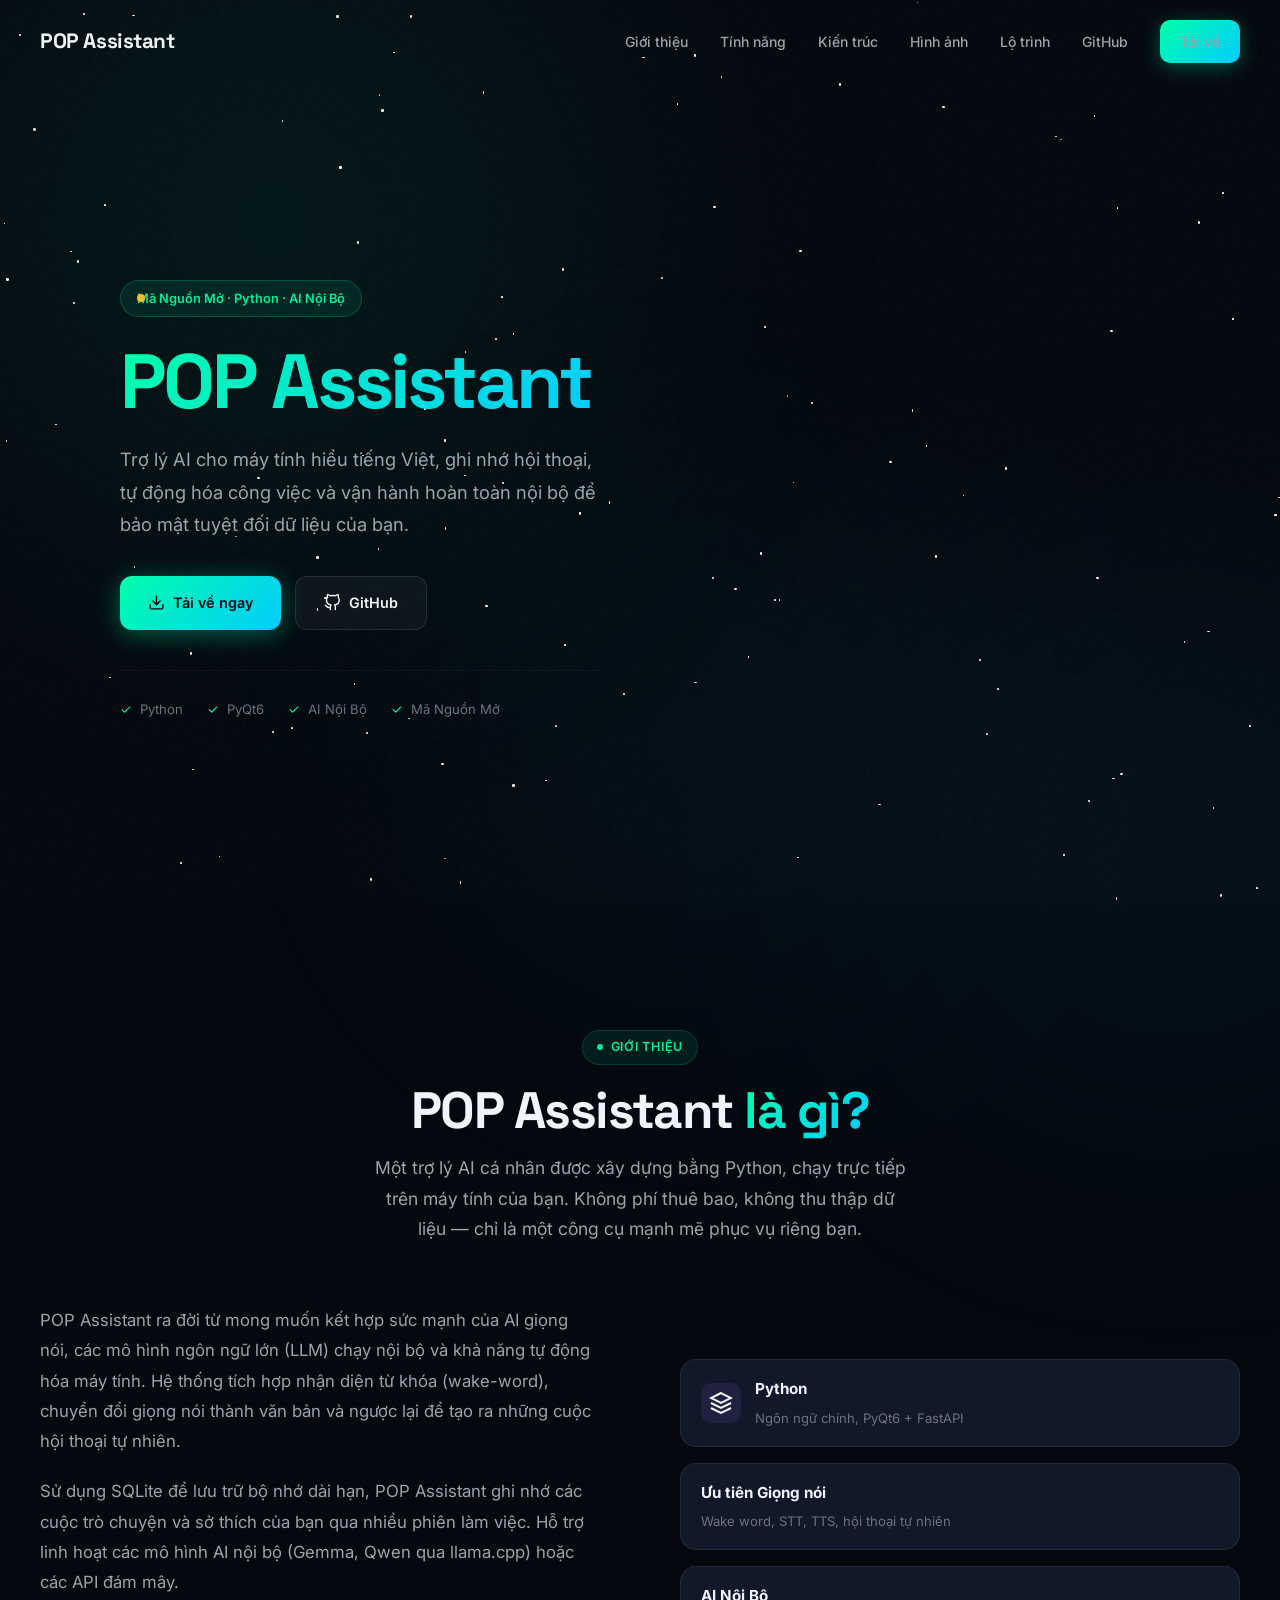
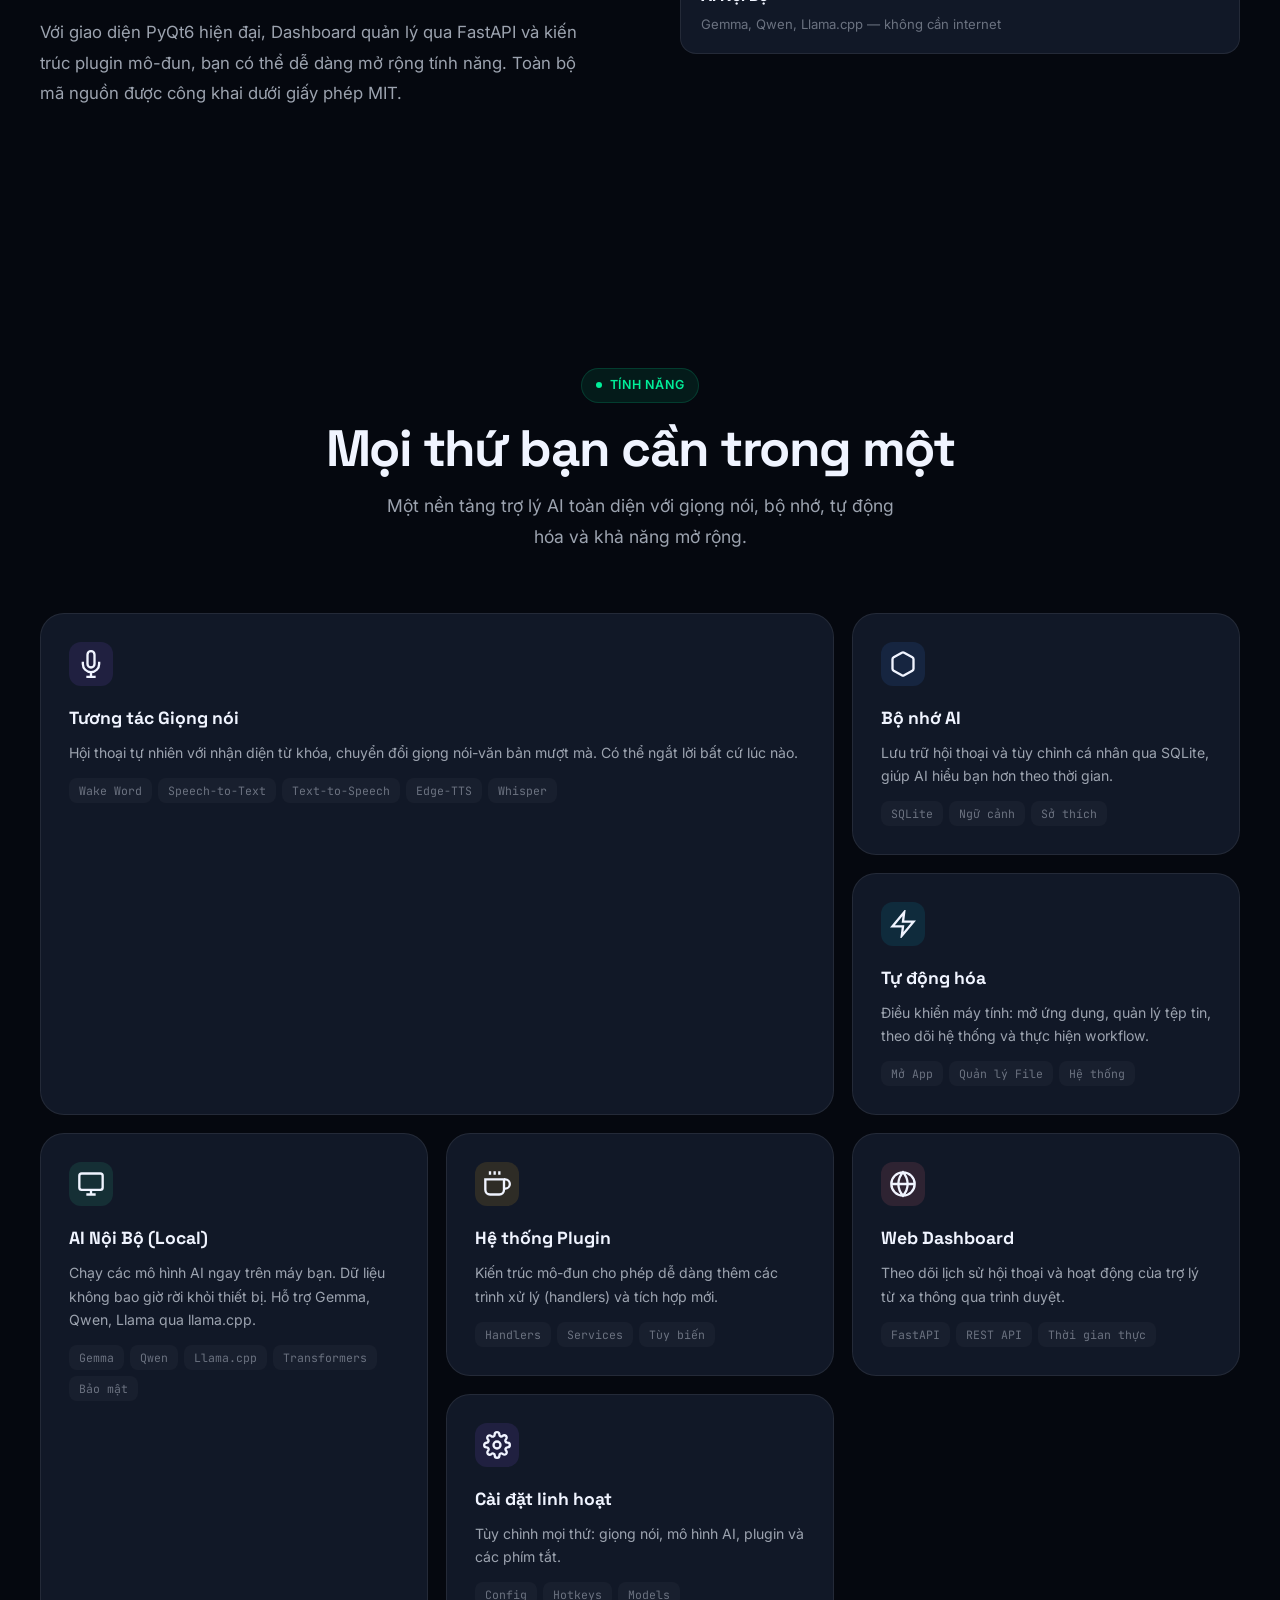
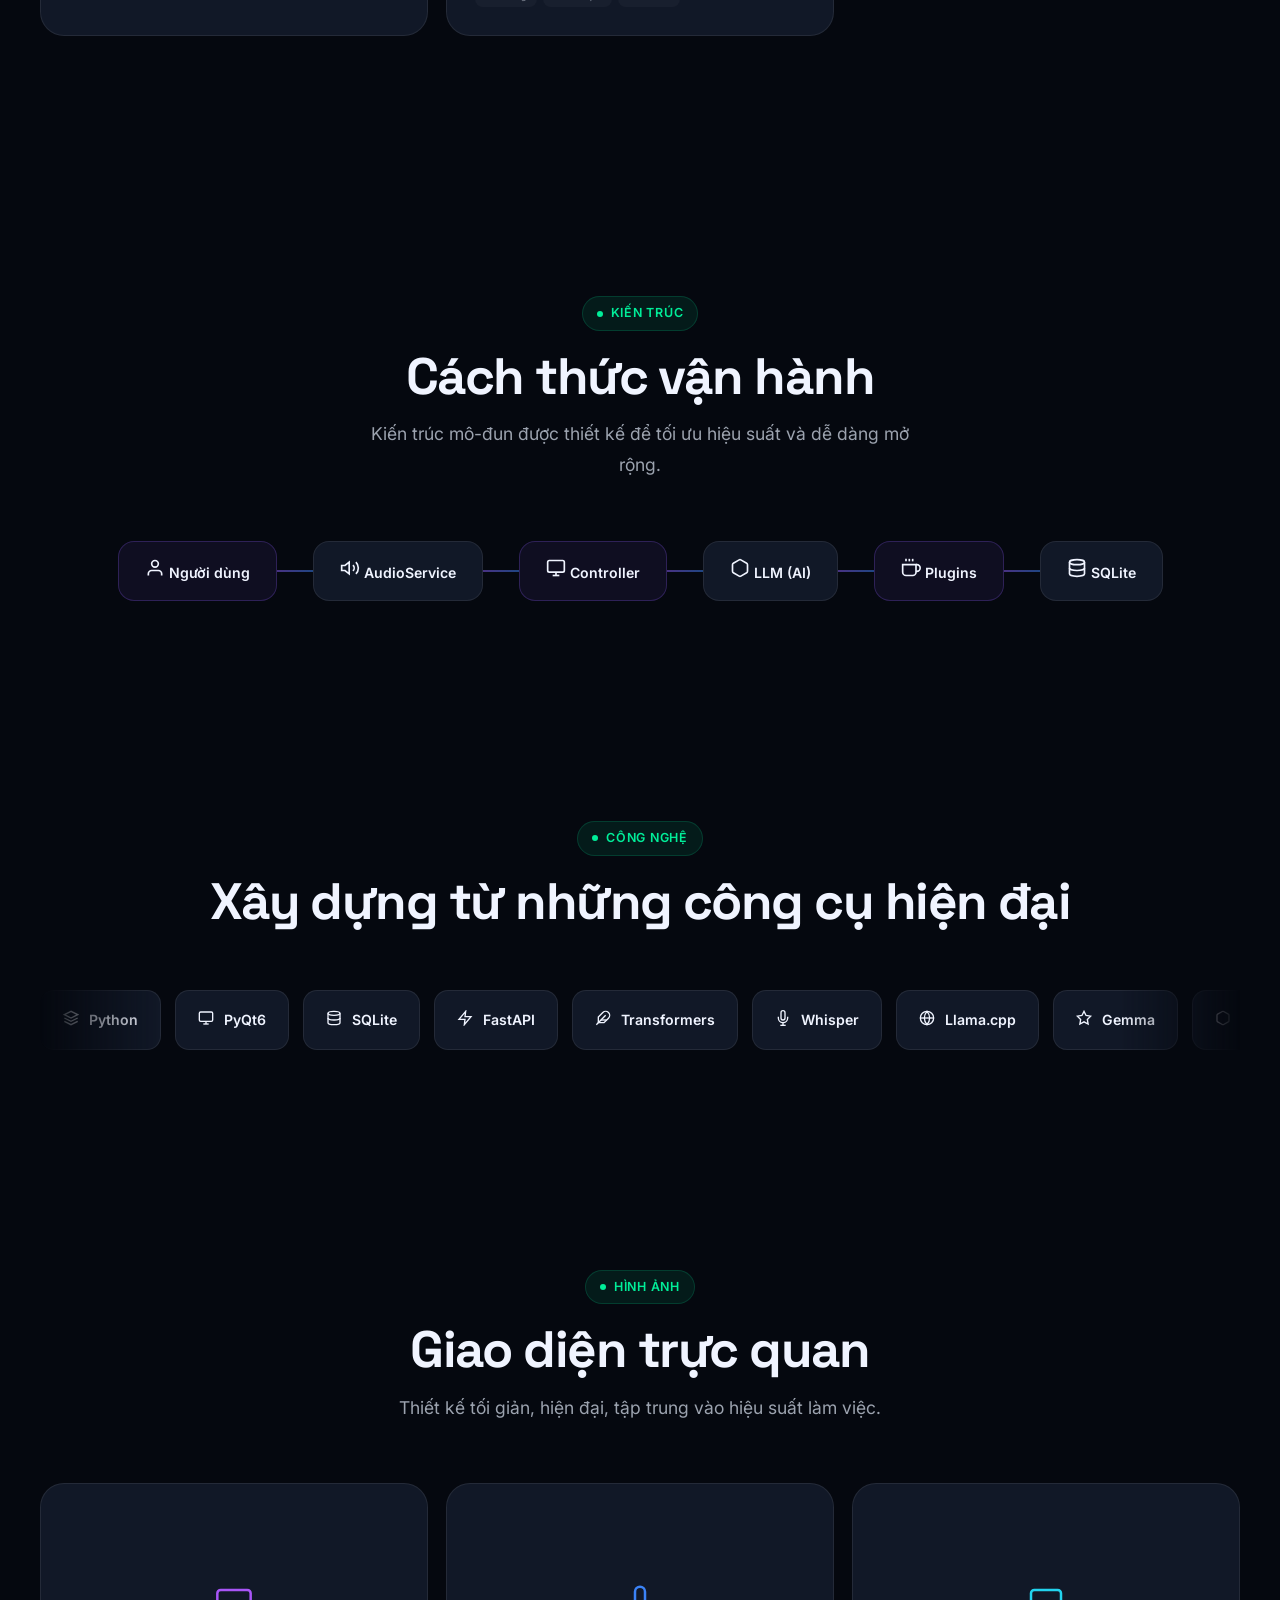
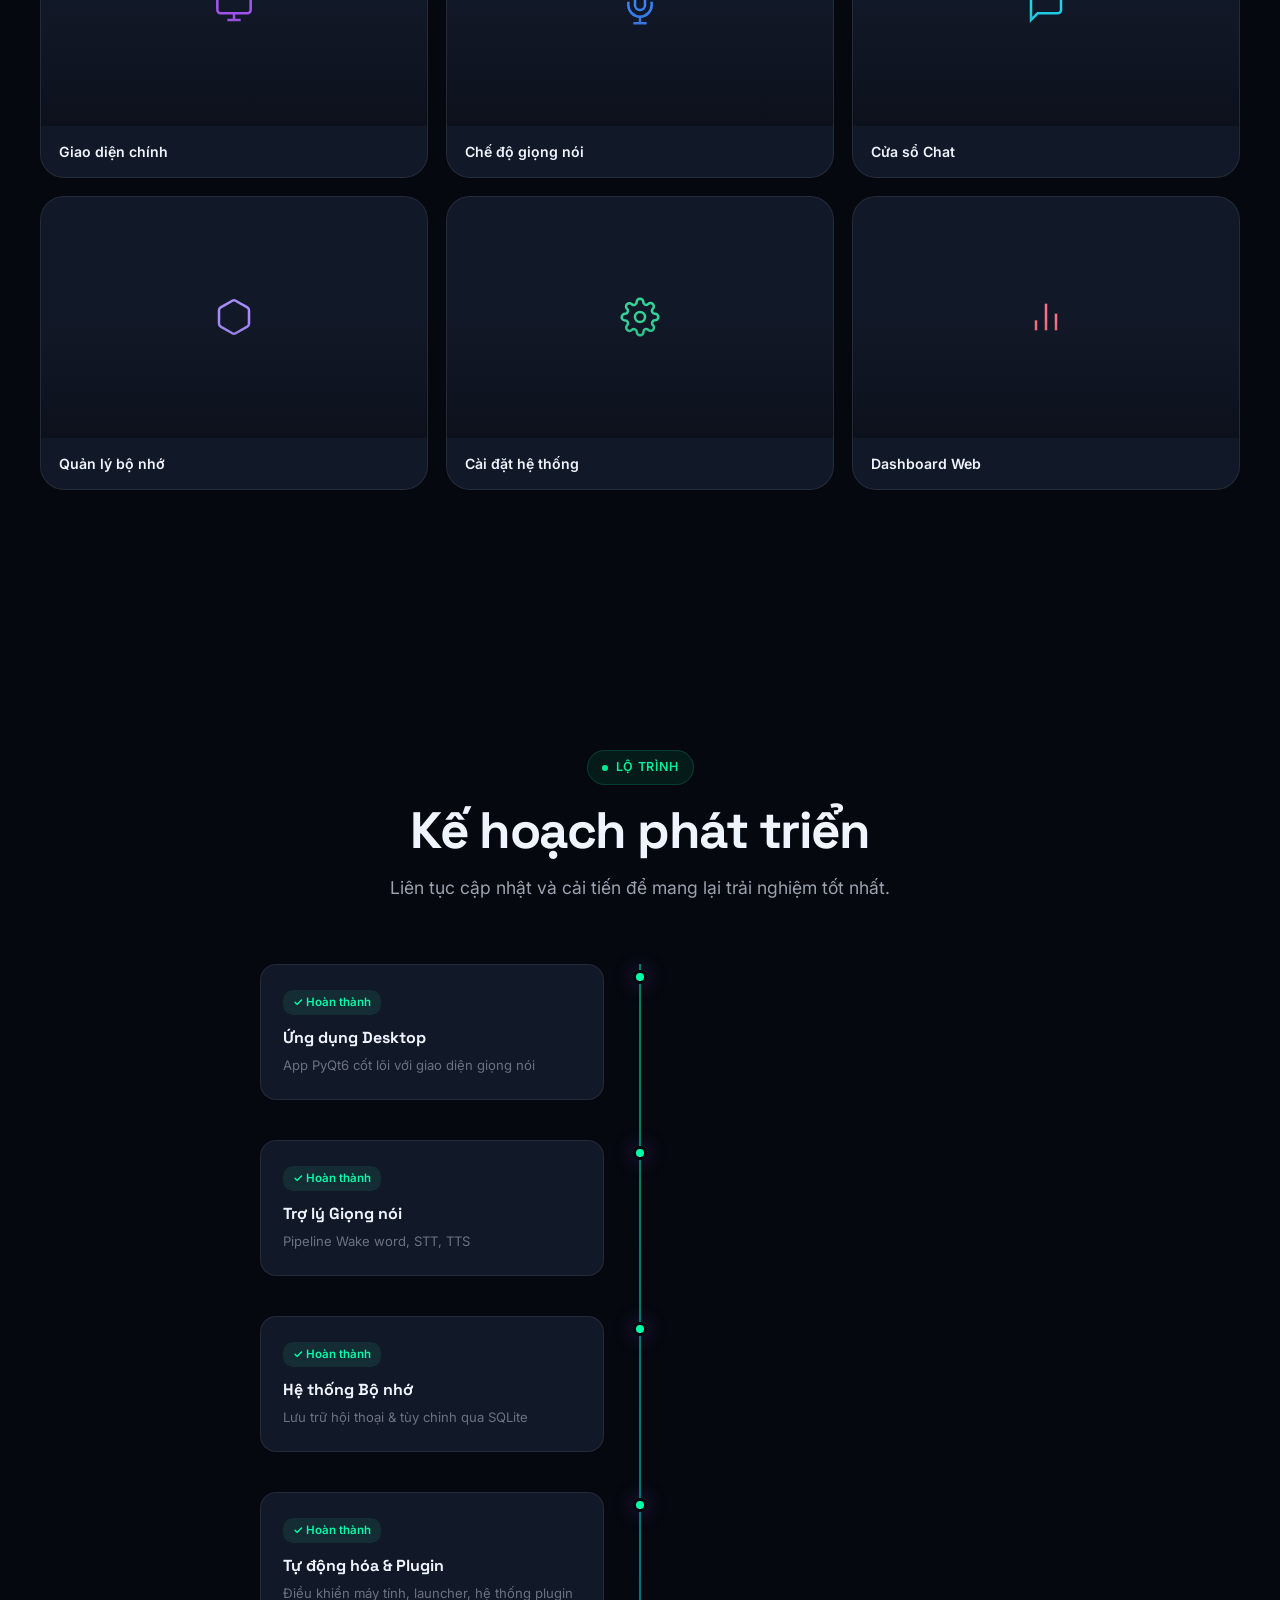
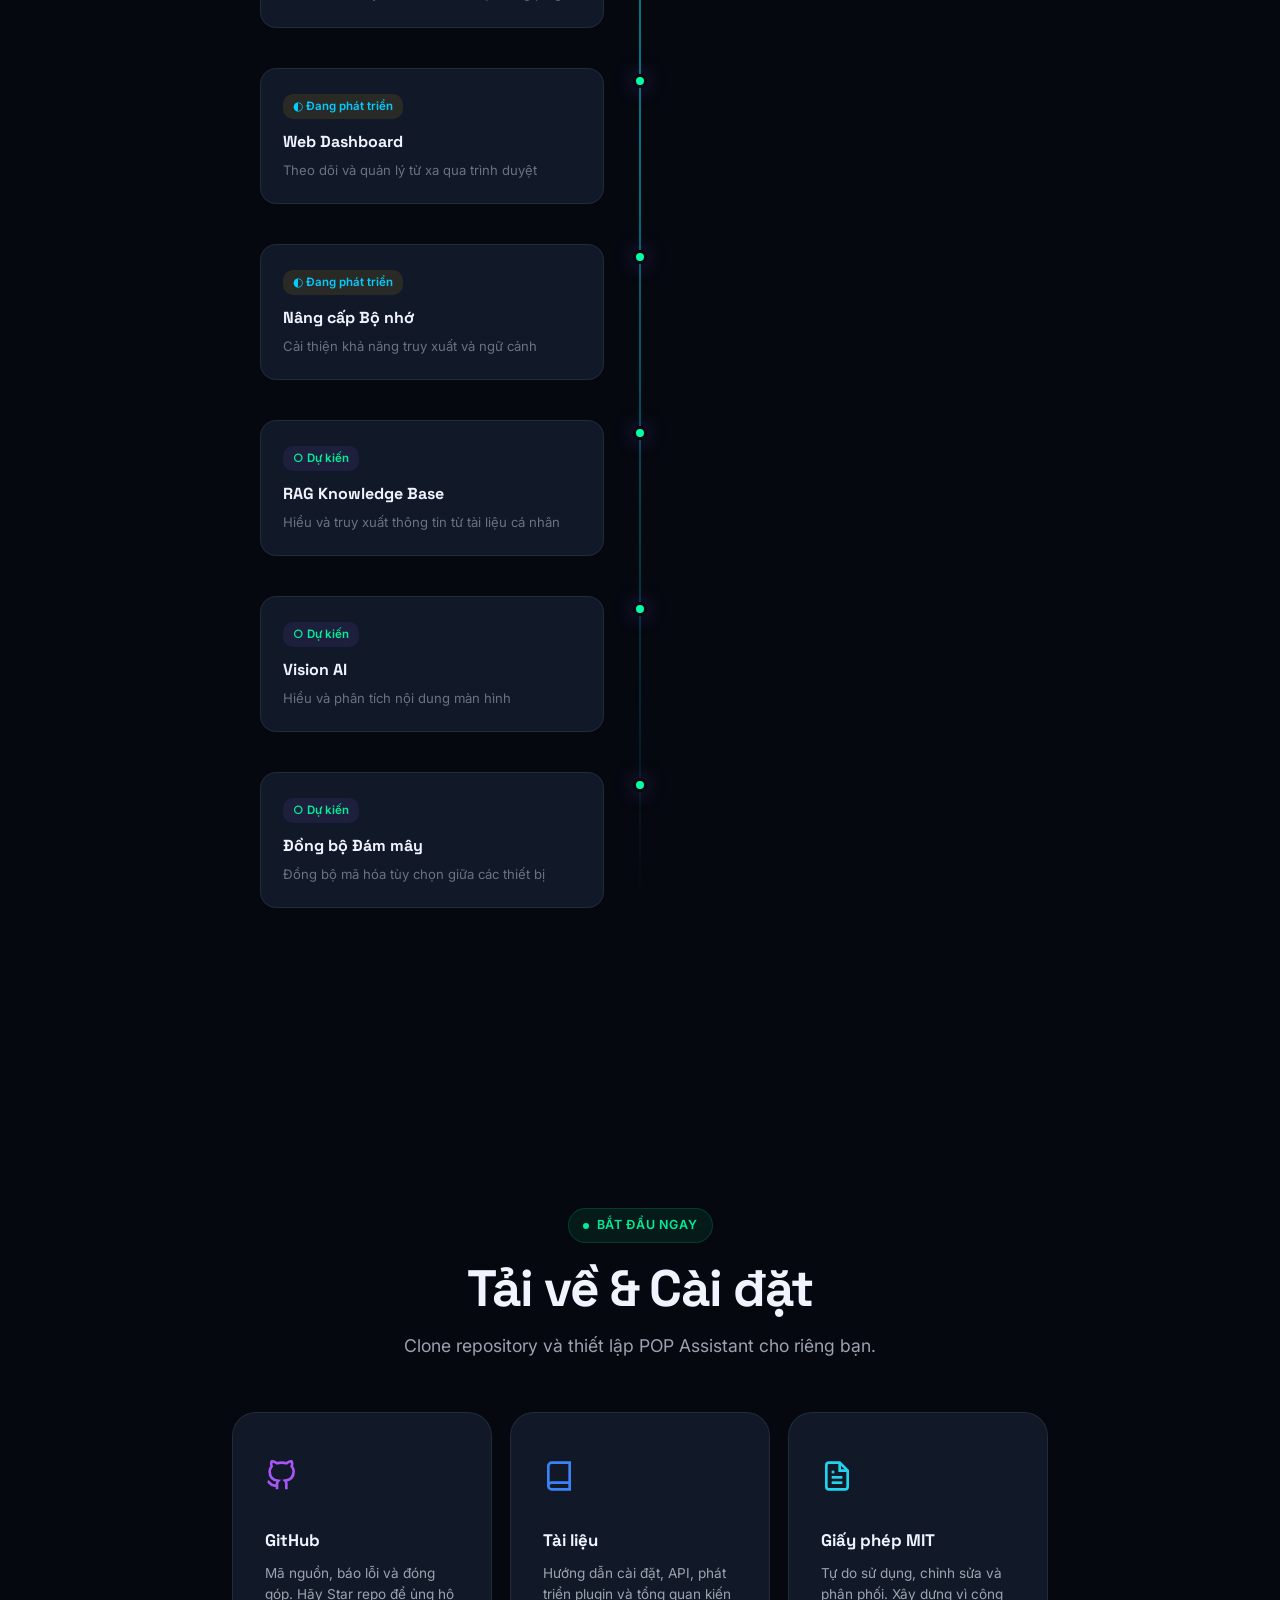
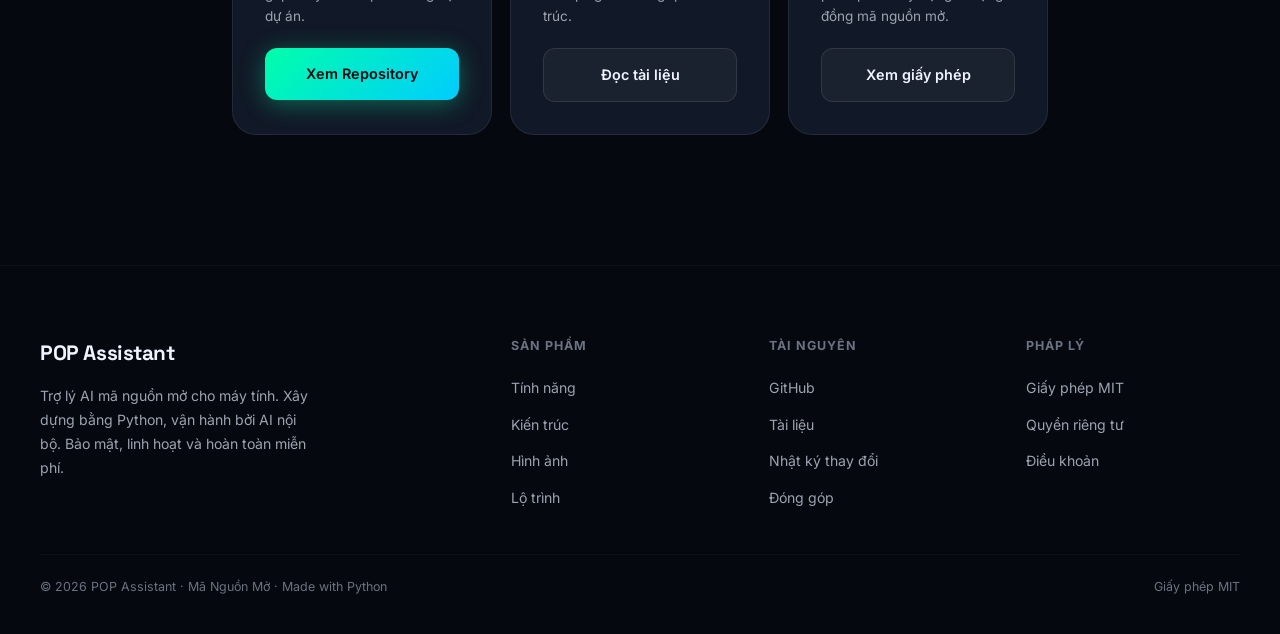
==== web/pop-landing/index.html @ 7fddd54f "Update project structure, README and requirements" ====
<!DOCTYPE html>
<html lang="vi">
<head>
    <meta charset="UTF-8">
    <meta name="viewport" content="width=device-width, initial-scale=1.0">
    <title>POP Assistant — Trợ Lý AI Máy Tính Mã Nguồn Mở</title>
    <meta name="description" content="POP Assistant là trợ lý AI mã nguồn mở chạy trên máy tính, hỗ trợ tương tác giọng nói, mô hình AI, tự động hóa và bảo mật tuyệt đối.">
    <meta name="theme-color" content="#0A0E17">
    <link rel="preconnect" href="https://fonts.googleapis.com">
    <link rel="preconnect" href="https://fonts.gstatic.com" crossorigin>
    <link href="https://fonts.googleapis.com/css2?family=Inter:wght@300;400;500;600;700;800;900&family=Space+Grotesk:wght@400;500;600;700&family=JetBrains+Mono:wght@400;500&display=swap" rel="stylesheet">
    <link rel="stylesheet" href="css/styles.css">
    <link rel="icon" href="data:image/svg+xml,">
</head>
<body class="lang-vi">
    <!-- Cinematic Background -->
    <div class="cinematic-bg">
        <div class="nebula nebula-1"></div>
        <div class="nebula nebula-2"></div>
        <div class="nebula nebula-3"></div>
    </div>
    <div class="grid-overlay"></div>
    <div class="starfield" id="starfield"></div>
    <div class="mouse-light" id="mouse-light"></div>
    <div class="noise"></div>

    <!-- ============ NAVIGATION ============ -->
    <nav class="nav" id="navbar">
        <div class="nav-inner">
            <a href="#" class="nav-brand">
                
                <span>POP Assistant</span>
            </a>
            <ul class="nav-links" id="nav-links">
                <li><a href="#about">Giới thiệu</a></li>
                <li><a href="#features">Tính năng</a></li>
                <li><a href="#architecture">Kiến trúc</a></li>
                <li><a href="#gallery">Hình ảnh</a></li>
                <li><a href="#roadmap">Lộ trình</a></li>
                <li><a href="https://github.com/MADGE-petter/Virtual-Assistantpop" target="_blank" rel="noopener">GitHub</a></li>
                <li><a href="#download" class="nav-cta primary">Tải về</a></li>
            </ul>
            <button class="nav-toggle" id="nav-toggle" aria-label="Toggle menu">☰</button>
        </div>
    </nav>

    <!-- ============ HERO ============ -->
    <section class="hero" id="hero">
        <div class="container">
            <div class="hero-grid">
                <div class="hero-text">
                    <div class="hero-badge">
                        <span class="star"></span>
                        Mã Nguồn Mở · Python · AI Nội Bộ
                    </div>
                    <h1 class="hero-title">
                        <span class="gradient">POP Assistant</span>
                    </h1>
                    <p class="hero-subtitle">
                        Trợ lý AI cho máy tính hiểu tiếng Việt, ghi nhớ hội thoại, 
                        tự động hóa công việc và vận hành hoàn toàn nội bộ 
                        để bảo mật tuyệt đối dữ liệu của bạn.
                    </p>
                    <div class="hero-actions">
                        <a href="#download" class="btn btn-primary">
                            <svg viewBox="0 0 24 24" fill="none" stroke="currentColor" stroke-width="2" stroke-linecap="round" stroke-linejoin="round"><path d="M21 15v4a2 2 0 0 1-2 2H5a2 2 0 0 1-2-2v-4"/><polyline points="7 10 12 15 17 10"/><line x1="12" y1="15" x2="12" y2="3"/></svg>
                            Tải về ngay
                        </a>
                        <a href="https://github.com/MADGE-petter/Virtual-Assistantpop" target="_blank" rel="noopener" class="btn btn-ghost">
                            <svg viewBox="0 0 24 24" fill="none" stroke="currentColor" stroke-width="2" stroke-linecap="round" stroke-linejoin="round"><path d="M9 19c-5 1.5-5-2.5-7-3m14 6v-3.87a3.37 3.37 0 0 0-.94-2.61c3.14-.35 6.44-1.54 6.44-7A5.44 5.44 0 0 0 20 4.77 5.07 5.07 0 0 0 19.91 1S18.73.65 16 2.48a13.38 13.38 0 0 0-7 0C6.27.65 5.09 1 5.09 1A5.07 5.07 0 0 0 5 4.77a5.44 5.44 0 0 0-1.5 3.78c0 5.42 3.3 6.61 6.44 7A3.37 3.37 0 0 0 9 18.13V22"/></svg>
                            GitHub
                        </a>
                    </div>
                    <div class="hero-badges">
                        <div class="hero-badge-item"><span class="check">✓</span> Python</div>
                        <div class="hero-badge-item"><span class="check">✓</span> PyQt6</div>
                        <div class="hero-badge-item"><span class="check">✓</span> AI Nội Bộ</div>
                        <div class="hero-badge-item"><span class="check">✓</span> Mã Nguồn Mở</div>
                    </div>
                </div>
                <div class="hero-visual">
                    
                    <div class="hero-orbit">
                        
                        
                        
                        
                        
                    </div>
                    
                </div>
            </div>
        </div>
    </section>

    <!-- ============ ABOUT ============ -->
    <section class="section" id="about">
        <div class="container">
            <div class="reveal" style="text-align:center;">
                <span class="section-eyebrow"><span class="dot"></span> Giới thiệu</span>
                <h2 class="section-title">POP Assistant <span class="highlight">là gì?</span></h2>
                <p class="section-desc" style="margin:0 auto;">
                    Một trợ lý AI cá nhân được xây dựng bằng Python, chạy trực tiếp trên máy tính của bạn. 
                    Không phí thuê bao, không thu thập dữ liệu — chỉ là một công cụ mạnh mẽ phục vụ riêng bạn.
                </p>
            </div>
            <div class="about-grid">
                <div class="about-text reveal reveal-left">
                    <p>
                        POP Assistant ra đời từ mong muốn kết hợp sức mạnh của AI giọng nói, 
                        các mô hình ngôn ngữ lớn (LLM) chạy nội bộ và khả năng tự động hóa máy tính. 
                        Hệ thống tích hợp nhận diện từ khóa (wake-word), chuyển đổi giọng nói thành văn bản 
                        và ngược lại để tạo ra những cuộc hội thoại tự nhiên.
                    </p>
                    <p>
                        Sử dụng SQLite để lưu trữ bộ nhớ dài hạn, POP Assistant ghi nhớ 
                        các cuộc trò chuyện và sở thích của bạn qua nhiều phiên làm việc. 
                        Hỗ trợ linh hoạt các mô hình AI nội bộ (Gemma, Qwen qua llama.cpp) hoặc các API đám mây.
                    </p>
                    <p>
                        Với giao diện PyQt6 hiện đại, Dashboard quản lý qua FastAPI và kiến trúc 
                        plugin mô-đun, bạn có thể dễ dàng mở rộng tính năng. Toàn bộ mã nguồn 
                        được công khai dưới giấy phép MIT.
                    </p>
                </div>
                <div class="about-highlights reveal reveal-right">
                    <div class="about-highlight">
                        <div class="ah-icon purple">
                            <svg width="24" height="24" viewBox="0 0 24 24" fill="none" stroke="currentColor" stroke-width="2"><path d="M12 2L2 7l10 5 10-5-10-5z"/><path d="M2 17l10 5 10-5"/><path d="M2 12l10 5 10-5"/></svg>
                        </div>
                        <div class="ah-text">
                            <strong>Python</strong>
                            <span>Ngôn ngữ chính, PyQt6 + FastAPI</span>
                        </div>
                    </div>
                    <div class="about-highlight">
                        
                        <div class="ah-text">
                            <strong>Ưu tiên Giọng nói</strong>
                            <span>Wake word, STT, TTS, hội thoại tự nhiên</span>
                        </div>
                    </div>
                    <div class="about-highlight">
                        
                        <div class="ah-text">
                            <strong>AI Nội Bộ</strong>
                            <span>Gemma, Qwen, Llama.cpp — không cần internet</span>
                        </div>
                    </div>
                </div>
            </div>
        </div>
    </section>

    <!-- ============ FEATURES ============ -->
    <section class="section" id="features">
        <div class="container">
            <div class="reveal" style="text-align:center;">
                <span class="section-eyebrow"><span class="dot"></span> Tính năng</span>
                <h2 class="section-title">Mọi thứ bạn cần trong một</h2>
                <p class="section-desc" style="margin:0 auto;">
                    Một nền tảng trợ lý AI toàn diện với giọng nói, bộ nhớ, tự động hóa và khả năng mở rộng.
                </p>
            </div>
            <div class="bento-grid">
                <!-- Voice Interaction - Large -->
                <div class="bento-card large reveal delay-1">
                    <div class="bento-icon purple">
                        <svg width="28" height="28" viewBox="0 0 24 24" fill="none" stroke="currentColor" stroke-width="2"><path d="M12 1a3 3 0 0 0-3 3v8a3 3 0 0 0 6 0V4a3 3 0 0 0-3-3z"/><path d="M19 10v2a7 7 0 0 1-14 0v-2"/><line x1="12" y1="19" x2="12" y2="23"/><line x1="8" y1="23" x2="16" y2="23"/></svg>
                    </div>
                    <h3>Tương tác Giọng nói</h3>
                    <p>Hội thoại tự nhiên với nhận diện từ khóa, chuyển đổi giọng nói-văn bản mượt mà. Có thể ngắt lời bất cứ lúc nào.</p>
                    <div class="bento-tags">
                        <span class="bento-tag">Wake Word</span>
                        <span class="bento-tag">Speech-to-Text</span>
                        <span class="bento-tag">Text-to-Speech</span>
                        <span class="bento-tag">Edge-TTS</span>
                        <span class="bento-tag">Whisper</span>
                    </div>
                </div>
                <!-- AI Memory -->
                <div class="bento-card reveal delay-2">
                    <div class="bento-icon blue">
                        <svg width="28" height="28" viewBox="0 0 24 24" fill="none" stroke="currentColor" stroke-width="2"><path d="M21 16V8a2 2 0 0 0-1-1.73l-7-4a2 2 0 0 0-2 0l-7 4A2 2 0 0 0 3 8v8a2 2 0 0 0 1 1.73l7 4a2 2 0 0 0 2 0l7-4A2 2 0 0 0 21 16z"/></svg>
                    </div>
                    <h3>Bộ nhớ AI</h3>
                    <p>Lưu trữ hội thoại và tùy chỉnh cá nhân qua SQLite, giúp AI hiểu bạn hơn theo thời gian.</p>
                    <div class="bento-tags">
                        <span class="bento-tag">SQLite</span>
                        <span class="bento-tag">Ngữ cảnh</span>
                        <span class="bento-tag">Sở thích</span>
                    </div>
                </div>
                <!-- Automation -->
                <div class="bento-card reveal delay-3">
                    <div class="bento-icon cyan">
                        <svg width="28" height="28" viewBox="0 0 24 24" fill="none" stroke="currentColor" stroke-width="2"><polygon points="13 2 3 14 12 14 11 22 21 10 12 10 13 2"/></svg>
                    </div>
                    <h3>Tự động hóa</h3>
                    <p>Điều khiển máy tính: mở ứng dụng, quản lý tệp tin, theo dõi hệ thống và thực hiện workflow.</p>
                    <div class="bento-tags">
                        <span class="bento-tag">Mở App</span>
                        <span class="bento-tag">Quản lý File</span>
                        <span class="bento-tag">Hệ thống</span>
                    </div>
                </div>
                <!-- Local AI - Tall -->
                <div class="bento-card tall reveal delay-4">
                    <div class="bento-icon emerald">
                        <svg width="28" height="28" viewBox="0 0 24 24" fill="none" stroke="currentColor" stroke-width="2"><rect x="2" y="3" width="20" height="14" rx="2" ry="2"/><line x1="8" y1="21" x2="16" y2="21"/><line x1="12" y1="17" x2="12" y2="21"/></svg>
                    </div>
                    <h3>AI Nội Bộ (Local)</h3>
                    <p>Chạy các mô hình AI ngay trên máy bạn. Dữ liệu không bao giờ rời khỏi thiết bị. Hỗ trợ Gemma, Qwen, Llama qua llama.cpp.</p>
                    <div class="bento-tags">
                        <span class="bento-tag">Gemma</span>
                        <span class="bento-tag">Qwen</span>
                        <span class="bento-tag">Llama.cpp</span>
                        <span class="bento-tag">Transformers</span>
                        <span class="bento-tag">Bảo mật</span>
                    </div>
                </div>
                <!-- Plugin System -->
                <div class="bento-card reveal delay-5">
                    <div class="bento-icon amber">
                        <svg width="28" height="28" viewBox="0 0 24 24" fill="none" stroke="currentColor" stroke-width="2"><path d="M18 8h1a4 4 0 0 1 0 8h-1"/><path d="M2 8h16v9a4 4 0 0 1-4 4H6a4 4 0 0 1-4-4V8z"/><line x1="6" y1="1" x2="6" y2="4"/><line x1="10" y1="1" x2="10" y2="4"/><line x1="14" y1="1" x2="14" y2="4"/></svg>
                    </div>
                    <h3>Hệ thống Plugin</h3>
                    <p>Kiến trúc mô-đun cho phép dễ dàng thêm các trình xử lý (handlers) và tích hợp mới.</p>
                    <div class="bento-tags">
                        <span class="bento-tag">Handlers</span>
                        <span class="bento-tag">Services</span>
                        <span class="bento-tag">Tùy biến</span>
                    </div>
                </div>
                <!-- Web Dashboard -->
                <div class="bento-card reveal delay-1">
                    <div class="bento-icon rose">
                        <svg width="28" height="28" viewBox="0 0 24 24" fill="none" stroke="currentColor" stroke-width="2"><circle cx="12" cy="12" r="10"/><line x1="2" y1="12" x2="22" y2="12"/><path d="M12 2a15.3 15.3 0 0 1 4 10 15.3 15.3 0 0 1-4 10 15.3 15.3 0 0 1-4-10 15.3 15.3 0 0 1 4-10z"/></svg>
                    </div>
                    <h3>Web Dashboard</h3>
                    <p>Theo dõi lịch sử hội thoại và hoạt động của trợ lý từ xa thông qua trình duyệt.</p>
                    <div class="bento-tags">
                        <span class="bento-tag">FastAPI</span>
                        <span class="bento-tag">REST API</span>
                        <span class="bento-tag">Thời gian thực</span>
                    </div>
                </div>
                <!-- Settings -->
                <div class="bento-card reveal delay-2">
                    <div class="bento-icon purple">
                        <svg width="28" height="28" viewBox="0 0 24 24" fill="none" stroke="currentColor" stroke-width="2"><circle cx="12" cy="12" r="3"/><path d="M19.4 15a1.65 1.65 0 0 0 .33 1.82l.06.06a2 2 0 0 1 0 2.83 2 2 0 0 1-2.83 0l-.06-.06a1.65 1.65 0 0 0-1.82-.33 1.65 1.65 0 0 0-1 1.51V21a2 2 0 0 1-2 2 2 2 0 0 1-2-2v-.09A1.65 1.65 0 0 0 9 19.4a1.65 1.65 0 0 0-1.82.33l-.06.06a2 2 0 0 1-2.83 0 2 2 0 0 1 0-2.83l.06-.06a1.65 1.65 0 0 0 .33-1.82 1.65 1.65 0 0 0-1.51-1H3a2 2 0 0 1-2-2 2 2 0 0 1 2-2h.09A1.65 1.65 0 0 0 4.6 9a1.65 1.65 0 0 0-.33-1.82l-.06-.06a2 2 0 0 1 0-2.83 2 2 0 0 1 2.83 0l.06.06a1.65 1.65 0 0 0 1.82.33H9a1.65 1.65 0 0 0 1-1.51V3a2 2 0 0 1 2-2 2 2 0 0 1 2 2v.09a1.65 1.65 0 0 0 1 1.51 1.65 1.65 0 0 0 1.82-.33l.06-.06a2 2 0 0 1 2.83 0 2 2 0 0 1 0 2.83l-.06.06a1.65 1.65 0 0 0-.33 1.82V9a1.65 1.65 0 0 0 1.51 1H21a2 2 0 0 1 2 2 2 2 0 0 1-2 2h-.09a1.65 1.65 0 0 0-1.51 1z"/></svg>
                    </div>
                    <h3>Cài đặt linh hoạt</h3>
                    <p>Tùy chỉnh mọi thứ: giọng nói, mô hình AI, plugin và các phím tắt.</p>
                    <div class="bento-tags">
                        <span class="bento-tag">Config</span>
                        <span class="bento-tag">Hotkeys</span>
                        <span class="bento-tag">Models</span>
                    </div>
                </div>
            </div>
        </div>
    </section>

    <!-- ============ ARCHITECTURE ============ -->
    <section class="section" id="architecture">
        <div class="container">
            <div class="reveal" style="text-align:center;">
                <span class="section-eyebrow"><span class="dot"></span> Kiến trúc</span>
                <h2 class="section-title">Cách thức vận hành</h2>
                <p class="section-desc" style="margin:0 auto;">
                    Kiến trúc mô-đun được thiết kế để tối ưu hiệu suất và dễ dàng mở rộng.
                </p>
            </div>
            <div class="arch-flow reveal delay-1">
                <div class="arch-node accent">
                    <svg width="20" height="20" viewBox="0 0 24 24" fill="none" stroke="currentColor" stroke-width="2"><path d="M20 21v-2a4 4 0 0 0-4-4H8a4 4 0 0 0-4 4v2"/><circle cx="12" cy="7" r="4"/></svg>
                    Người dùng
                </div>
                <div class="arch-connector"></div>
                <div class="arch-node">
                    <svg width="20" height="20" viewBox="0 0 24 24" fill="none" stroke="currentColor" stroke-width="2"><polygon points="11 5 6 9 2 9 2 15 6 15 11 19 11 5"/><path d="M19.07 4.93a10 10 0 0 1 0 14.14M15.54 8.46a5 5 0 0 1 0 7.07"/></svg>
                    AudioService
                </div>
                <div class="arch-connector"></div>
                <div class="arch-node accent">
                    <svg width="20" height="20" viewBox="0 0 24 24" fill="none" stroke="currentColor" stroke-width="2"><rect x="2" y="3" width="20" height="14" rx="2" ry="2"/><line x1="8" y1="21" x2="16" y2="21"/><line x1="12" y1="17" x2="12" y2="21"/></svg>
                    Controller
                </div>
                <div class="arch-connector"></div>
                <div class="arch-node">
                    <svg width="20" height="20" viewBox="0 0 24 24" fill="none" stroke="currentColor" stroke-width="2"><path d="M21 16V8a2 2 0 0 0-1-1.73l-7-4a2 2 0 0 0-2 0l-7 4A2 2 0 0 0 3 8v8a2 2 0 0 0 1 1.73l7 4a2 2 0 0 0 2 0l7-4A2 2 0 0 0 21 16z"/></svg>
                    LLM (AI)
                </div>
                <div class="arch-connector"></div>
                <div class="arch-node accent">
                    <svg width="20" height="20" viewBox="0 0 24 24" fill="none" stroke="currentColor" stroke-width="2"><path d="M18 8h1a4 4 0 0 1 0 8h-1"/><path d="M2 8h16v9a4 4 0 0 1-4 4H6a4 4 0 0 1-4-4V8z"/><line x1="6" y1="1" x2="6" y2="4"/><line x1="10" y1="1" x2="10" y2="4"/><line x1="14" y1="1" x2="14" y2="4"/></svg>
                    Plugins
                </div>
                <div class="arch-connector"></div>
                <div class="arch-node">
                    <svg width="20" height="20" viewBox="0 0 24 24" fill="none" stroke="currentColor" stroke-width="2"><ellipse cx="12" cy="5" rx="9" ry="3"/><path d="M21 12c0 1.66-4 3-9 3s-9-1.34-9-3"/><path d="M3 5v14c0 1.66 4 3 9 3s9-1.34 9-3V5"/></svg>
                    SQLite
                </div>
            </div>
        </div>
    </section>

    <!-- ============ TECH STACK ============ -->
    <section class="section-sm" id="tech">
        <div class="container">
            <div class="reveal" style="text-align:center;">
                <span class="section-eyebrow"><span class="dot"></span> Công nghệ</span>
                <h2 class="section-title">Xây dựng từ những công cụ hiện đại</h2>
            </div>
            <div class="tech-marquee reveal delay-1">
                <div class="tech-track">
                    <div class="tech-pill"><span class="tp-icon"><svg width="16" height="16" viewBox="0 0 24 24" fill="none" stroke="currentColor" stroke-width="2"><path d="M12 2L2 7l10 5 10-5-10-5z"/><path d="M2 17l10 5 10-5"/><path d="M2 12l10 5 10-5"/></svg></span> Python</div>
                    <div class="tech-pill"><span class="tp-icon"><svg width="16" height="16" viewBox="0 0 24 24" fill="none" stroke="currentColor" stroke-width="2"><rect x="2" y="3" width="20" height="14" rx="2" ry="2"/><line x1="8" y1="21" x2="16" y2="21"/><line x1="12" y1="17" x2="12" y2="21"/></svg></span> PyQt6</div>
                    <div class="tech-pill"><span class="tp-icon"><svg width="16" height="16" viewBox="0 0 24 24" fill="none" stroke="currentColor" stroke-width="2"><ellipse cx="12" cy="5" rx="9" ry="3"/><path d="M21 12c0 1.66-4 3-9 3s-9-1.34-9-3"/><path d="M3 5v14c0 1.66 4 3 9 3s9-1.34 9-3V5"/></svg></span> SQLite</div>
                    <div class="tech-pill"><span class="tp-icon"><svg width="16" height="16" viewBox="0 0 24 24" fill="none" stroke="currentColor" stroke-width="2"><polygon points="13 2 3 14 12 14 11 22 21 10 12 10 13 2"/></svg></span> FastAPI</div>
                    <div class="tech-pill"><span class="tp-icon"><svg width="16" height="16" viewBox="0 0 24 24" fill="none" stroke="currentColor" stroke-width="2"><path d="M20.24 12.24a6 6 0 0 0-8.49-8.49L5 10.5V19h8.5z"/><line x1="16" y1="8" x2="2" y2="22"/><line x1="17.5" y1="15" x2="9" y2="15"/></svg></span> Transformers</div>
                    <div class="tech-pill"><span class="tp-icon"><svg width="16" height="16" viewBox="0 0 24 24" fill="none" stroke="currentColor" stroke-width="2"><path d="M12 1a3 3 0 0 0-3 3v8a3 3 0 0 0 6 0V4a3 3 0 0 0-3-3z"/><path d="M19 10v2a7 7 0 0 1-14 0v-2"/><line x1="12" y1="19" x2="12" y2="23"/><line x1="8" y1="23" x2="16" y2="23"/></svg></span> Whisper</div>
                    <div class="tech-pill"><span class="tp-icon"><svg width="16" height="16" viewBox="0 0 24 24" fill="none" stroke="currentColor" stroke-width="2"><circle cx="12" cy="12" r="10"/><line x1="2" y1="12" x2="22" y2="12"/><path d="M12 2a15.3 15.3 0 0 1 4 10 15.3 15.3 0 0 1-4 10 15.3 15.3 0 0 1-4-10 15.3 15.3 0 0 1 4-10z"/></svg></span> Llama.cpp</div>
                    <div class="tech-pill"><span class="tp-icon"><svg width="16" height="16" viewBox="0 0 24 24" fill="none" stroke="currentColor" stroke-width="2"><polygon points="12 2 15.09 8.26 22 9.27 17 14.14 18.18 21.02 12 17.77 5.82 21.02 7 14.14 2 9.27 8.91 8.26 12 2"/></svg></span> Gemma</div>
                    <div class="tech-pill"><span class="tp-icon"><svg width="16" height="16" viewBox="0 0 24 24" fill="none" stroke="currentColor" stroke-width="2"><path d="M21 16V8a2 2 0 0 0-1-1.73l-7-4a2 2 0 0 0-2 0l-7 4A2 2 0 0 0 3 8v8a2 2 0 0 0 1 1.73l7 4a2 2 0 0 0 2 0l7-4A2 2 0 0 0 21 16z"/></svg></span> Qwen</div>
                    <div class="tech-pill"><span class="tp-icon"><svg width="16" height="16" viewBox="0 0 24 24" fill="none" stroke="currentColor" stroke-width="2"><circle cx="18" cy="18" r="3"/><circle cx="6" cy="6" r="3"/><path d="M6 21V9a9 9 0 0 0 9 9"/></svg></span> Git</div>
                    <div class="tech-pill"><span class="tp-icon"><svg width="16" height="16" viewBox="0 0 24 24" fill="none" stroke="currentColor" stroke-width="2"><path d="M9 19c-5 1.5-5-2.5-7-3m14 6v-3.87a3.37 3.37 0 0 0-.94-2.61c3.14-.35 6.44-1.54 6.44-7A5.44 5.44 0 0 0 20 4.77 5.07 5.07 0 0 0 19.91 1S18.73.65 16 2.48a13.38 13.38 0 0 0-7 0C6.27.65 5.09 1 5.09 1A5.07 5.07 0 0 0 5 4.77a5.44 5.44 0 0 0-1.5 3.78c0 5.42 3.3 6.61 6.44 7A3.37 3.37 0 0 0 9 18.13V22"/></svg></span> GitHub</div>
                    <div class="tech-pill"><span class="tp-icon"><svg width="16" height="16" viewBox="0 0 24 24" fill="none" stroke="currentColor" stroke-width="2"><polygon points="11 5 6 9 2 9 2 15 6 15 11 19 11 5"/><path d="M19.07 4.93a10 10 0 0 1 0 14.14M15.54 8.46a5 5 0 0 1 0 7.07"/></svg></span> Edge-TTS</div>
                    <!-- Duplicate for seamless loop -->
                    <div class="tech-pill"><span class="tp-icon"><svg width="16" height="16" viewBox="0 0 24 24" fill="none" stroke="currentColor" stroke-width="2"><path d="M12 2L2 7l10 5 10-5-10-5z"/><path d="M2 17l10 5 10-5"/><path d="M2 12l10 5 10-5"/></svg></span> Python</div>
                    <div class="tech-pill"><span class="tp-icon"><svg width="16" height="16" viewBox="0 0 24 24" fill="none" stroke="currentColor" stroke-width="2"><rect x="2" y="3" width="20" height="14" rx="2" ry="2"/><line x1="8" y1="21" x2="16" y2="21"/><line x1="12" y1="17" x2="12" y2="21"/></svg></span> PyQt6</div>
                    <div class="tech-pill"><span class="tp-icon"><svg width="16" height="16" viewBox="0 0 24 24" fill="none" stroke="currentColor" stroke-width="2"><ellipse cx="12" cy="5" rx="9" ry="3"/><path d="M21 12c0 1.66-4 3-9 3s-9-1.34-9-3"/><path d="M3 5v14c0 1.66 4 3 9 3s9-1.34 9-3V5"/></svg></span> SQLite</div>
                    <div class="tech-pill"><span class="tp-icon"><svg width="16" height="16" viewBox="0 0 24 24" fill="none" stroke="currentColor" stroke-width="2"><polygon points="13 2 3 14 12 14 11 22 21 10 12 10 13 2"/></svg></span> FastAPI</div>
                    <div class="tech-pill"><span class="tp-icon"><svg width="16" height="16" viewBox="0 0 24 24" fill="none" stroke="currentColor" stroke-width="2"><path d="M20.24 12.24a6 6 0 0 0-8.49-8.49L5 10.5V19h8.5z"/><line x1="16" y1="8" x2="2" y2="22"/><line x1="17.5" y1="15" x2="9" y2="15"/></svg></span> Transformers</div>
                    <div class="tech-pill"><span class="tp-icon"><svg width="16" height="16" viewBox="0 0 24 24" fill="none" stroke="currentColor" stroke-width="2"><path d="M12 1a3 3 0 0 0-3 3v8a3 3 0 0 0 6 0V4a3 3 0 0 0-3-3z"/><path d="M19 10v2a7 7 0 0 1-14 0v-2"/><line x1="12" y1="19" x2="12" y2="23"/><line x1="8" y1="23" x2="16" y2="23"/></svg></span> Whisper</div>
                    <div class="tech-pill"><span class="tp-icon"><svg width="16" height="16" viewBox="0 0 24 24" fill="none" stroke="currentColor" stroke-width="2"><circle cx="12" cy="12" r="10"/><line x1="2" y1="12" x2="22" y2="12"/><path d="M12 2a15.3 15.3 0 0 1 4 10 15.3 15.3 0 0 1-4 10 15.3 15.3 0 0 1-4-10 15.3 15.3 0 0 1 4-10z"/></svg></span> Llama.cpp</div>
                    <div class="tech-pill"><span class="tp-icon"><svg width="16" height="16" viewBox="0 0 24 24" fill="none" stroke="currentColor" stroke-width="2"><polygon points="12 2 15.09 8.26 22 9.27 17 14.14 18.18 21.02 12 17.77 5.82 21.02 7 14.14 2 9.27 8.91 8.26 12 2"/></svg></span> Gemma</div>
                    <div class="tech-pill"><span class="tp-icon"><svg width="16" height="16" viewBox="0 0 24 24" fill="none" stroke="currentColor" stroke-width="2"><path d="M21 16V8a2 2 0 0 0-1-1.73l-7-4a2 2 0 0 0-2 0l-7 4A2 2 0 0 0 3 8v8a2 2 0 0 0 1 1.73l7 4a2 2 0 0 0 2 0l7-4A2 2 0 0 0 21 16z"/></svg></span> Qwen</div>
                    <div class="tech-pill"><span class="tp-icon"><svg width="16" height="16" viewBox="0 0 24 24" fill="none" stroke="currentColor" stroke-width="2"><circle cx="18" cy="18" r="3"/><circle cx="6" cy="6" r="3"/><path d="M6 21V9a9 9 0 0 0 9 9"/></svg></span> Git</div>
                    <div class="tech-pill"><span class="tp-icon"><svg width="16" height="16" viewBox="0 0 24 24" fill="none" stroke="currentColor" stroke-width="2"><path d="M9 19c-5 1.5-5-2.5-7-3m14 6v-3.87a3.37 3.37 0 0 0-.94-2.61c3.14-.35 6.44-1.54 6.44-7A5.44 5.44 0 0 0 20 4.77 5.07 5.07 0 0 0 19.91 1S18.73.65 16 2.48a13.38 13.38 0 0 0-7 0C6.27.65 5.09 1 5.09 1A5.07 5.07 0 0 0 5 4.77a5.44 5.44 0 0 0-1.5 3.78c0 5.42 3.3 6.61 6.44 7A3.37 3.37 0 0 0 9 18.13V22"/></svg></span> GitHub</div>
                    <div class="tech-pill"><span class="tp-icon"><svg width="16" height="16" viewBox="0 0 24 24" fill="none" stroke="currentColor" stroke-width="2"><polygon points="11 5 6 9 2 9 2 15 6 15 11 19 11 5"/><path d="M19.07 4.93a10 10 0 0 1 0 14.14M15.54 8.46a5 5 0 0 1 0 7.07"/></svg></span> Edge-TTS</div>
                </div>
            </div>
        </div>
    </section>

    <!-- ============ GALLERY ============ -->
    <section class="section" id="gallery">
        <div class="container">
            <div class="reveal" style="text-align:center;">
                <span class="section-eyebrow"><span class="dot"></span> Hình ảnh</span>
                <h2 class="section-title">Giao diện trực quan</h2>
                <p class="section-desc" style="margin:0 auto;">
                    Thiết kế tối giản, hiện đại, tập trung vào hiệu suất làm việc.
                </p>
            </div>
            <div class="gallery-grid">
                <div class="gallery-card reveal delay-1">
                    <div class="gallery-thumb">
                        <svg width="40" height="40" viewBox="0 0 24 24" fill="none" stroke="#A855F7" stroke-width="1.5"><rect x="2" y="3" width="20" height="14" rx="2" ry="2"/><line x1="8" y1="21" x2="16" y2="21"/><line x1="12" y1="17" x2="12" y2="21"/></svg>
                    </div>
                    <div class="gallery-label">Giao diện chính</div>
                </div>
                <div class="gallery-card reveal delay-2">
                    <div class="gallery-thumb">
                        <svg width="40" height="40" viewBox="0 0 24 24" fill="none" stroke="#3B82F6" stroke-width="1.5"><path d="M12 1a3 3 0 0 0-3 3v8a3 3 0 0 0 6 0V4a3 3 0 0 0-3-3z"/><path d="M19 10v2a7 7 0 0 1-14 0v-2"/><line x1="12" y1="19" x2="12" y2="23"/><line x1="8" y1="23" x2="16" y2="23"/></svg>
                    </div>
                    <div class="gallery-label">Chế độ giọng nói</div>
                </div>
                <div class="gallery-card reveal delay-3">
                    <div class="gallery-thumb">
                        <svg width="40" height="40" viewBox="0 0 24 24" fill="none" stroke="#22D3EE" stroke-width="1.5"><path d="M21 15a2 2 0 0 1-2 2H7l-4 4V5a2 2 0 0 1 2-2h14a2 2 0 0 1 2 2z"/></svg>
                    </div>
                    <div class="gallery-label">Cửa sổ Chat</div>
                </div>
                <div class="gallery-card reveal delay-1">
                    <div class="gallery-thumb">
                        <svg width="40" height="40" viewBox="0 0 24 24" fill="none" stroke="#A78BFA" stroke-width="1.5"><path d="M21 16V8a2 2 0 0 0-1-1.73l-7-4a2 2 0 0 0-2 0l-7 4A2 2 0 0 0 3 8v8a2 2 0 0 0 1 1.73l7 4a2 2 0 0 0 2 0l7-4A2 2 0 0 0 21 16z"/></svg>
                    </div>
                    <div class="gallery-label">Quản lý bộ nhớ</div>
                </div>
                <div class="gallery-card reveal delay-2">
                    <div class="gallery-thumb">
                        <svg width="40" height="40" viewBox="0 0 24 24" fill="none" stroke="#34D399" stroke-width="1.5"><circle cx="12" cy="12" r="3"/><path d="M19.4 15a1.65 1.65 0 0 0 .33 1.82l.06.06a2 2 0 0 1 0 2.83 2 2 0 0 1-2.83 0l-.06-.06a1.65 1.65 0 0 0-1.82-.33 1.65 1.65 0 0 0-1 1.51V21a2 2 0 0 1-2 2 2 2 0 0 1-2-2v-.09A1.65 1.65 0 0 0 9 19.4a1.65 1.65 0 0 0-1.82.33l-.06.06a2 2 0 0 1-2.83 0 2 2 0 0 1 0-2.83l.06-.06a1.65 1.65 0 0 0 .33-1.82 1.65 1.65 0 0 0-1.51-1H3a2 2 0 0 1-2-2 2 2 0 0 1 2-2h.09A1.65 1.65 0 0 0 4.6 9a1.65 1.65 0 0 0-.33-1.82l-.06-.06a2 2 0 0 1 0-2.83 2 2 0 0 1 2.83 0l.06.06a1.65 1.65 0 0 0 1.82.33H9a1.65 1.65 0 0 0 1-1.51V3a2 2 0 0 1 2-2 2 2 0 0 1 2 2v.09a1.65 1.65 0 0 0 1 1.51 1.65 1.65 0 0 0 1.82-.33l.06-.06a2 2 0 0 1 2.83 0 2 2 0 0 1 0 2.83l-.06.06a1.65 1.65 0 0 0-.33 1.82V9a1.65 1.65 0 0 0 1.51 1H21a2 2 0 0 1 2 2 2 2 0 0 1-2 2h-.09a1.65 1.65 0 0 0-1.51 1z"/></svg>
                    </div>
                    <div class="gallery-label">Cài đặt hệ thống</div>
                </div>
                <div class="gallery-card reveal delay-3">
                    <div class="gallery-thumb">
                        <svg width="40" height="40" viewBox="0 0 24 24" fill="none" stroke="#FB7185" stroke-width="1.5"><line x1="18" y1="20" x2="18" y2="10"/><line x1="12" y1="20" x2="12" y2="4"/><line x1="6" y1="20" x2="6" y2="14"/></svg>
                    </div>
                    <div class="gallery-label">Dashboard Web</div>
                </div>
            </div>
        </div>
    </section>

    <!-- ============ ROADMAP ============ -->
    <section class="section" id="roadmap">
        <div class="container">
            <div class="reveal" style="text-align:center;">
                <span class="section-eyebrow"><span class="dot"></span> Lộ trình</span>
                <h2 class="section-title">Kế hoạch phát triển</h2>
                <p class="section-desc" style="margin:0 auto;">
                    Liên tục cập nhật và cải tiến để mang lại trải nghiệm tốt nhất.
                </p>
            </div>
            <div class="roadmap-timeline">
                <!-- Done -->
                <div class="roadmap-row reveal delay-1">
                    <div class="roadmap-content">
                        <span class="rm-status done">✓ Hoàn thành</span>
                        <h4>Ứng dụng Desktop</h4>
                        <p>App PyQt6 cốt lõi với giao diện giọng nói</p>
                    </div>
                    <div class="roadmap-spacer"></div>
                    <div class="roadmap-marker"></div>
                </div>
                <div class="roadmap-row reveal delay-2">
                    <div class="roadmap-spacer"></div>
                    <div class="roadmap-content">
                        <span class="rm-status done">✓ Hoàn thành</span>
                        <h4>Trợ lý Giọng nói</h4>
                        <p>Pipeline Wake word, STT, TTS</p>
                    </div>
                    <div class="roadmap-marker"></div>
                </div>
                <div class="roadmap-row reveal delay-3">
                    <div class="roadmap-content">
                        <span class="rm-status done">✓ Hoàn thành</span>
                        <h4>Hệ thống Bộ nhớ</h4>
                        <p>Lưu trữ hội thoại & tùy chỉnh qua SQLite</p>
                    </div>
                    <div class="roadmap-spacer"></div>
                    <div class="roadmap-marker"></div>
                </div>
                <div class="roadmap-row reveal delay-4">
                    <div class="roadmap-spacer"></div>
                    <div class="roadmap-content">
                        <span class="rm-status done">✓ Hoàn thành</span>
                        <h4>Tự động hóa & Plugin</h4>
                        <p>Điều khiển máy tính, launcher, hệ thống plugin</p>
                    </div>
                    <div class="roadmap-marker"></div>
                </div>
                <!-- In Progress -->
                <div class="roadmap-row reveal delay-1">
                    <div class="roadmap-content">
                        <span class="rm-status progress">◐ Đang phát triển</span>
                        <h4>Web Dashboard</h4>
                        <p>Theo dõi và quản lý từ xa qua trình duyệt</p>
                    </div>
                    <div class="roadmap-spacer"></div>
                    <div class="roadmap-marker"></div>
                </div>
                <div class="roadmap-row reveal delay-2">
                    <div class="roadmap-spacer"></div>
                    <div class="roadmap-content">
                        <span class="rm-status progress">◐ Đang phát triển</span>
                        <h4>Nâng cấp Bộ nhớ</h4>
                        <p>Cải thiện khả năng truy xuất và ngữ cảnh</p>
                    </div>
                    <div class="roadmap-marker"></div>
                </div>
                <!-- Planned -->
                <div class="roadmap-row reveal delay-3">
                    <div class="roadmap-content">
                        <span class="rm-status planned">○ Dự kiến</span>
                        <h4>RAG Knowledge Base</h4>
                        <p>Hiểu và truy xuất thông tin từ tài liệu cá nhân</p>
                    </div>
                    <div class="roadmap-spacer"></div>
                    <div class="roadmap-marker"></div>
                </div>
                <div class="roadmap-row reveal delay-4">
                    <div class="roadmap-spacer"></div>
                    <div class="roadmap-content">
                        <span class="rm-status planned">○ Dự kiến</span>
                        <h4>Vision AI</h4>
                        <p>Hiểu và phân tích nội dung màn hình</p>
                    </div>
                    <div class="roadmap-marker"></div>
                </div>
                <div class="roadmap-row reveal delay-5">
                    <div class="roadmap-content">
                        <span class="rm-status planned">○ Dự kiến</span>
                        <h4>Đồng bộ Đám mây</h4>
                        <p>Đồng bộ mã hóa tùy chọn giữa các thiết bị</p>
                    </div>
                    <div class="roadmap-spacer"></div>
                    <div class="roadmap-marker"></div>
                </div>
            </div>
        </div>
    </section>

    <!-- ============ DOWNLOAD ============ -->
    <section class="section" id="download">
        <div class="container">
            <div class="reveal" style="text-align:center;">
                <span class="section-eyebrow"><span class="dot"></span> Bắt đầu ngay</span>
                <h2 class="section-title">Tải về & Cài đặt</h2>
                <p class="section-desc" style="margin:0 auto;">
                    Clone repository và thiết lập POP Assistant cho riêng bạn.
                </p>
            </div>
            <div class="download-cards">
                <div class="download-card reveal delay-1">
                    <div class="dc-icon">
                        <svg width="32" height="32" viewBox="0 0 24 24" fill="none" stroke="#A855F7" stroke-width="2"><path d="M9 19c-5 1.5-5-2.5-7-3m14 6v-3.87a3.37 3.37 0 0 0-.94-2.61c3.14-.35 6.44-1.54 6.44-7A5.44 5.44 0 0 0 20 4.77 5.07 5.07 0 0 0 19.91 1S18.73.65 16 2.48a13.38 13.38 0 0 0-7 0C6.27.65 5.09 1 5.09 1A5.07 5.07 0 0 0 5 4.77a5.44 5.44 0 0 0-1.5 3.78c0 5.42 3.3 6.61 6.44 7A3.37 3.37 0 0 0 9 18.13V22"/></svg>
                    </div>
                    <h4>GitHub</h4>
                    <p>Mã nguồn, báo lỗi và đóng góp. Hãy Star repo để ủng hộ dự án.</p>
                    <a href="https://github.com/MADGE-petter/Virtual-Assistantpop" target="_blank" rel="noopener" class="btn btn-primary">Xem Repository</a>
                </div>
                <div class="download-card reveal delay-2">
                    <div class="dc-icon">
                        <svg width="32" height="32" viewBox="0 0 24 24" fill="none" stroke="#3B82F6" stroke-width="2"><path d="M4 19.5A2.5 2.5 0 0 1 6.5 17H20"/><path d="M6.5 2H20v20H6.5A2.5 2.5 0 0 1 4 19.5v-15A2.5 2.5 0 0 1 6.5 2z"/></svg>
                    </div>
                    <h4>Tài liệu</h4>
                    <p>Hướng dẫn cài đặt, API, phát triển plugin và tổng quan kiến trúc.</p>
                    <a href="#" class="btn btn-ghost">Đọc tài liệu</a>
                </div>
                <div class="download-card reveal delay-3">
                    <div class="dc-icon">
                        <svg width="32" height="32" viewBox="0 0 24 24" fill="none" stroke="#22D3EE" stroke-width="2"><path d="M14 2H6a2 2 0 0 0-2 2v16a2 2 0 0 0 2 2h12a2 2 0 0 0 2-2V8z"/><polyline points="14 2 14 8 20 8"/><line x1="16" y1="13" x2="8" y2="13"/><line x1="16" y1="17" x2="8" y2="17"/><polyline points="10 9 9 9 8 9"/></svg>
                    </div>
                    <h4>Giấy phép MIT</h4>
                    <p>Tự do sử dụng, chỉnh sửa và phân phối. Xây dựng vì cộng đồng mã nguồn mở.</p>
                    <a href="#" class="btn btn-ghost">Xem giấy phép</a>
                </div>
            </div>
        </div>
    </section>

    <!-- ============ FOOTER ============ -->
    <footer class="footer">
        <div class="container">
            <div class="footer-grid">
                <div class="footer-brand">
                    <a href="#" class="nav-brand">
                        
                        <span>POP Assistant</span>
                    </a>
                    <p class="brand-desc">
                        Trợ lý AI mã nguồn mở cho máy tính. Xây dựng bằng Python, 
                        vận hành bởi AI nội bộ. Bảo mật, linh hoạt và hoàn toàn miễn phí.
                    </p>
                </div>
                <div class="footer-col">
                    <h4>Sản phẩm</h4>
                    <ul>
                        <li><a href="#features">Tính năng</a></li>
                        <li><a href="#architecture">Kiến trúc</a></li>
                        <li><a href="#gallery">Hình ảnh</a></li>
                        <li><a href="#roadmap">Lộ trình</a></li>
                    </ul>
                </div>
                <div class="footer-col">
                    <h4>Tài nguyên</h4>
                    <ul>
                        <li><a href="https://github.com/MADGE-petter/Virtual-Assistantpop" target="_blank" rel="noopener">GitHub</a></li>
                        <li><a href="#">Tài liệu</a></li>
                        <li><a href="#">Nhật ký thay đổi</a></li>
                        <li><a href="#">Đóng góp</a></li>
                    </ul>
                </div>
                <div class="footer-col">
                    <h4>Pháp lý</h4>
                    <ul>
                        <li><a href="#">Giấy phép MIT</a></li>
                        <li><a href="#">Quyền riêng tư</a></li>
                        <li><a href="#">Điều khoản</a></li>
                    </ul>
                </div>
            </div>
            <div class="footer-bottom">
                <span>© 2026 POP Assistant · Mã Nguồn Mở · Made with Python</span>
                <span>Giấy phép MIT</span>
            </div>
        </div>
    </footer>

    <script src="js/main.js"></script>
</body>
</html>
---- web/pop-landing/css/styles.css ----
/* ============================================
   POP Assistant — Official Website
   Premium · Open Source · Portfolio
   ============================================ */

@import url('https://fonts.googleapis.com/css2?family=Inter:wght@300;400;500;600;700;800;900&family=Space+Grotesk:wght@400;500;600;700&family=JetBrains+Mono:wght@400;500&display=swap');

/* ============================================ 
POP Assistant — Official Website 
Premium · Open Source · Portfolio 
============================================ */
@import url('https://fonts.googleapis.com/css2?family=Inter:wght@300;400;500;600;700;800;900&family=Space+Grotesk:wght@400;500;600;700&family=JetBrains+Mono:wght@400;500&display=swap');
/* ============================================ 
POP Assistant — Official Website 
Premium · Open Source · Portfolio 
============================================ */
@import url('https://fonts.googleapis.com/css2?family=Inter:wght@300;400;500;600;700;800;900&family=Space+Grotesk:wght@400;500;600;700&family=JetBrains+Mono:wght@400;500&display=swap');
:root {
  --bg-deep: #05080F;
  --bg-primary: #0A0E17;
  --bg-elevated: #111827;
  --bg-card: rgba(17, 22, 32, 0.7);
  --border-subtle: rgba(255,255,255,0.04);
  --border-default: rgba(255,255,255,0.08);
  --border-glow: rgba(0,255,170,0.3);
  --text-primary: #F0F4FF;
  --text-secondary: #9CA3AF;
  --text-tertiary: #6B7280;
  --purple-300: #00FFAA;
  --purple-400: #00EE99;
  --purple-500: #00FFAA;
  --purple-600: #00CCFF;
  --blue-400: #00CCFF;
  --blue-500: #00CCFF;
  --cyan-400: #00DDFF;
  --emerald-400: #00FFAA;
  --rose-400: #00FFAA;
  --amber-400: #00CCFF;
  --gradient-hero: linear-gradient(135deg, #00FFAA 0%, #00CCFF 100%);
  --gradient-glow: radial-gradient(circle at 50% 50%, rgba(0,255,170,0.25) 0%, transparent 70%);
  --shadow-glow: 0 0 80px rgba(0,255,170,0.12);
  --shadow-card: 0 1px 2px rgba(0,0,0,0.4), 0 8px 32px rgba(0,0,0,0.3);
  --radius-sm: 10px;
  --radius-md: 16px;
  --radius-lg: 24px;
  --radius-xl: 32px;
  --ease-out-expo: cubic-bezier(0.16, 1, 0.3, 1);
  --ease-spring: cubic-bezier(0.22, 1.4, 0.36, 1);
}

*, *::before, *::after { margin: 0; padding: 0; box-sizing: border-box; }
html { scroll-behavior: smooth; scroll-padding-top: 90px; }
body {
  font-family: 'Inter', system-ui, sans-serif;
  background: var(--bg-deep);
  color: var(--text-primary);
  line-height: 1.65;
  overflow-x: hidden;
  -webkit-font-smoothing: antialiased;
}

/* ---- Cinematic Background ---- */
.cinematic-bg { position: fixed; inset: 0; pointer-events: none; z-index: 0; }
.nebula {
  position: absolute; border-radius: 50%; filter: blur(150px); opacity: 0.1;
  animation: nebulaDrift 35s ease-in-out infinite;
}
.nebula-1 { width: 800px; height: 800px; background: radial-gradient(circle, #00FFAA, transparent); top: -20%; left: -10%; }
.nebula-2 { width: 600px; height: 600px; background: radial-gradient(circle, #00CCFF, transparent); top: 60%; right: -15%; animation-delay: -12s; }
.nebula-3 { width: 500px; height: 500px; background: radial-gradient(circle, #00DDFF, transparent); bottom: -10%; left: 35%; animation-delay: -24s; }
@keyframes nebulaDrift {
  0%, 100% { transform: translate(0,0) scale(1); }
  33% { transform: translate(50px,-30px) scale(1.05); }
  66% { transform: translate(-20px,40px) scale(0.95); }
}

.grid-overlay {
  position: fixed; inset: 0; pointer-events: none; z-index: 0; opacity: 0.025;
  background-image: linear-gradient(rgba(255,255,255,0.06) 1px, transparent 1px),
    linear-gradient(90deg, rgba(255,255,255,0.06) 1px, transparent 1px);
  background-size: 70px 70px;
  mask-image: radial-gradient(ellipse at 50% 0%, black 30%, transparent 70%);
}

.starfield { position: fixed; inset: 0; pointer-events: none; z-index: 0; }
.star { position: absolute; background: white; border-radius: 50%; animation: starPulse var(--d) ease-in-out infinite; }
@keyframes starPulse { 0%,100% { opacity: 0.1; } 50% { opacity: 0.6; } }

.mouse-light { position: fixed; pointer-events: none; z-index: 9998; width: 500px; height: 500px; border-radius: 50%; background: radial-gradient(circle, rgba(0,255,170,0.05) 0%, transparent 60%); transform: translate(-50%,-50%); }

.noise {
  position: fixed; inset: 0; pointer-events: none; z-index: 9999; opacity: 0.02;
  background-image: url("data:image/svg+xml,%3Csvg viewBox='0 0 200 200' xmlns='http://www.w3.org/2000/svg'%3E%3Cfilter id='n'%3E%3CfeTurbulence type='fractalNoise' baseFrequency='0.85' numOctaves='4' stitchTiles='stitch'/%3E%3C/filter%3E%3Crect width='100%25' height='100%25' filter='url(%23n)'/%3E%3C/svg%3E");
}

/* ---- Electric & Star Effects ---- */
.starfield {
  position: fixed;
  inset: 0;
  pointer-events: none;
  z-index: 0;
}
.star {
  position: absolute;
  background: white;
  border-radius: 50%;
  animation: starPulse var(--d) ease-in-out infinite;
}
@keyframes starPulse {
  0%, 100% { opacity: 0.1; }
  50% { opacity: 0.6; }
}

.electric-overlay {
  position: fixed;
  inset: 0;
  pointer-events: none;
  z-index: 1;
  opacity: 0;
  background: linear-gradient(to right, transparent, var(--purple-500), transparent);
  filter: blur(20px);
  transition: opacity 0.3s ease;
}

.electric-flash {
  position: absolute;
  width: 2px;
  height: 100px;
  background: var(--cyan-400);
  box-shadow: 0 0 15px var(--cyan-400), 0 0 30px var(--blue-500);
  opacity: 0;
  pointer-events: none;
  z-index: 2;
}

.mouse-light {
  position: fixed;
  pointer-events: none;
  z-index: 9998;
  width: 600px;
  height: 600px;
  border-radius: 50%;
  background: radial-gradient(circle, rgba(139,92,246,0.07) 0%, transparent 70%);
  transform: translate(-50%, -50%);
  transition: opacity 0.3s ease;
}

.noise {
  position: fixed;
  inset: 0;
  pointer-events: none;
  z-index: 9999;
  opacity: 0.02;
  background-image: url("data:image/svg+xml,%3Csvg viewBox='0 0 200 200' xmlns='http://www.w3.org/2000/svg'%3E%3Cfilter id='n'%3E%3CfeTurbulence type='fractalNoise' baseFrequency='0.85' numOctaves='4' stitchTiles='stitch'/%3E%3C/filter%3E%3Crect width='100%25' height='100%25' filter='url(%23n)'/%3E%3C/svg%3E");
}

/* ---- Navigation ---- */
.nav {
  position: fixed; top: 0; left: 0; right: 0; z-index: 1000;
  padding: 20px 0; transition: all 0.4s var(--ease-out-expo);
}
.nav.scrolled {
  background: rgba(10,14,23,0.88);
  backdrop-filter: blur(24px) saturate(180%);
  border-bottom: 1px solid var(--border-subtle);
  padding: 12px 0;
}
.nav-inner {
  max-width: 1280px; margin: 0 auto; padding: 0 40px;
  display: flex; align-items: center; justify-content: space-between;
}
.nav-brand {
  display: flex; align-items: center; gap: 12px;
  font-family: 'Space Grotesk', sans-serif;
  font-size: 1.3rem; font-weight: 700; color: var(--text-primary);
  text-decoration: none; letter-spacing: -0.02em;
}
.nav-brand .brand-logo {
  width: 36px; height: 36px; display: flex; align-items: center; justify-content: center;
  filter: drop-shadow(0 0 8px rgba(0,255,170,0.4));
  transition: filter 0.3s;
}
.nav-brand .brand-logo:hover { filter: drop-shadow(0 0 16px rgba(0,255,170,0.6)); }
.nav-brand .brand-logo svg { width: 36px; height: 36px; }
.nav-links { display: flex; align-items: center; gap: 32px; list-style: none; }
.nav-links a {
  color: var(--text-secondary); text-decoration: none;
  font-size: 0.875rem; font-weight: 500; transition: color 0.2s;
}
.nav-links a:hover { color: var(--text-primary); }
.nav-cta {
  display: inline-flex; align-items: center; gap: 8px;
  padding: 10px 20px; border-radius: 10px;
  background: rgba(255,255,255,0.05); border: 1px solid rgba(255,255,255,0.1);
  color: var(--text-primary); font-size: 0.875rem; font-weight: 600;
  text-decoration: none; transition: all 0.3s;
}
.nav-cta:hover { background: rgba(0,255,170,0.15); border-color: rgba(0,255,170,0.3); }
.nav-cta.primary { background: var(--gradient-hero); border: none; box-shadow: 0 4px 20px rgba(0,255,170,0.3); }
.nav-cta.primary:hover { transform: translateY(-2px); box-shadow: 0 8px 30px rgba(0,255,170,0.4); }
.nav-toggle { display: none; background: none; border: none; color: var(--text-primary); font-size: 1.5rem; cursor: pointer; }

@media (max-width: 900px) {
  .nav-links { display: none; }
  .nav-links.open { display: flex; flex-direction: column; position: absolute; top: 100%; left: 0; right: 0; background: rgba(5,8,15,0.97); backdrop-filter: blur(24px); padding: 28px; gap: 20px; border-bottom: 1px solid var(--border-default); }
  .nav-toggle { display: block; }
}

/* ---- Container ---- */
.container { max-width: 1280px; margin: 0 auto; padding: 0 40px; }
@media (max-width: 640px) { .container { padding: 0 20px; } }

/* ---- Section ---- */
.section { position: relative; z-index: 1; padding: 130px 0; }
.section-sm { padding: 90px 0; }

/* ---- Section Header ---- */
.section-eyebrow {
  display: inline-flex; align-items: center; gap: 8px;
  padding: 6px 14px; background: rgba(0,255,170,0.08);
  border: 1px solid rgba(0,255,170,0.15); border-radius: 20px;
  font-size: 0.78rem; font-weight: 600; letter-spacing: 0.06em; text-transform: uppercase;
  color: var(--purple-400); margin-bottom: 18px;
}
.section-eyebrow .dot { width: 6px; height: 6px; background: var(--purple-400); border-radius: 50%; animation: dotPulse 2s ease-in-out infinite; }
@keyframes dotPulse { 0%,100% { opacity: 1; } 50% { opacity: 0.4; } }
.section-title { font-family: 'Space Grotesk', sans-serif; font-size: clamp(2rem, 4vw, 3.5rem); font-weight: 700; line-height: 1.1; letter-spacing: -0.03em; margin-bottom: 14px; }
.section-title .highlight { background: var(--gradient-hero); -webkit-background-clip: text; -webkit-text-fill-color: transparent; background-clip: text; }
.section-desc { font-size: 1.1rem; color: var(--text-secondary); max-width: 540px; line-height: 1.75; }

/* ---- Buttons ---- */
.btn {
  display: inline-flex; align-items: center; gap: 8px;
  padding: 14px 28px; border-radius: 12px;
  font-weight: 600; font-size: 0.9rem; cursor: pointer;
  transition: all 0.35s var(--ease-out-expo);
  text-decoration: none; border: none;
}
.btn-primary { background: var(--gradient-hero); color: #05080F; box-shadow: 0 4px 25px rgba(0,255,170,0.35); }
.btn-primary:hover { transform: translateY(-3px); box-shadow: 0 10px 40px rgba(0,255,170,0.5); }
.btn-ghost { background: rgba(255,255,255,0.04); border: 1px solid rgba(255,255,255,0.1); color: var(--text-primary); }
.btn-ghost:hover { background: rgba(255,255,255,0.08); border-color: rgba(255,255,255,0.2); transform: translateY(-2px); }
.btn svg { width: 17px; height: 17px; }

/* ============================================
   HERO
   ============================================ */
.hero { min-height: 100vh; display: flex; align-items: center; padding-top: 100px; position: relative; z-index: 1; }
.hero-grid { display: grid; grid-template-columns: 1fr 1fr; gap: 80px; align-items: center; }
.hero-text { max-width: 580px; }
.hero-badge {
  display: inline-flex; align-items: center; gap: 10px;
  padding: 7px 16px; background: rgba(0,255,170,0.08); border: 1px solid rgba(0,255,170,0.2);
  border-radius: 24px; font-size: 0.8rem; font-weight: 600; color: var(--purple-400); margin-bottom: 24px;
  animation: fadeInUp 0.8s var(--ease-out-expo);
}
.hero-badge .star { width: 8px; height: 8px; background: #FBBD23; border-radius: 50%; }
.hero-title {
  font-family: 'Space Grotesk', sans-serif;
  font-size: clamp(2.8rem, 6vw, 5.2rem);
  font-weight: 800; line-height: 1.05; letter-spacing: -0.04em; margin-bottom: 22px;
  animation: fadeInUp 0.8s 0.1s var(--ease-out-expo) both;
}
.hero-title .gradient {
  background: linear-gradient(135deg, #00FFAA 0%, #00CCFF 100%);
  -webkit-background-clip: text; -webkit-text-fill-color: transparent; background-clip: text;
}
.hero-subtitle {
  font-size: 1.15rem; color: var(--text-secondary); line-height: 1.75; margin-bottom: 36px; max-width: 480px;
  animation: fadeInUp 0.8s 0.2s var(--ease-out-expo) both;
}
.hero-actions { display: flex; gap: 14px; flex-wrap: wrap; animation: fadeInUp 0.8s 0.3s var(--ease-out-expo) both; }
.hero-badges { display: flex; gap: 24px; margin-top: 40px; padding-top: 28px; border-top: 1px solid var(--border-subtle); animation: fadeInUp 0.8s 0.4s var(--ease-out-expo) both; }
.hero-badge-item { display: flex; align-items: center; gap: 8px; font-size: 0.82rem; color: var(--text-tertiary); }
.hero-badge-item .check { color: var(--emerald-400); }

/* Hero Visual */
.hero-visual { position: relative; display: flex; align-items: center; justify-content: center; animation: fadeInUp 0.8s 0.2s var(--ease-out-expo) both; }
.hero-aura { width: 380px; height: 380px; border-radius: 50%; background: radial-gradient(circle, rgba(0,255,170,0.2) 0%, transparent 70%); filter: blur(80px); position: absolute; animation: auraPulse 6s ease-in-out infinite; }
@keyframes auraPulse { 0%,100% { transform: scale(1); opacity: 0.5; } 50% { transform: scale(1.2); opacity: 0.8; } }
.hero-core {
  width: 180px; height: 180px; border-radius: 36px;
  background: linear-gradient(135deg, rgba(0,255,170,0.15), rgba(0,204,255,0.15));
  border: 1px solid rgba(255,255,255,0.1);
  display: flex; align-items: center; justify-content: center;
  position: relative; z-index: 2;
  backdrop-filter: blur(20px);
  box-shadow: 0 30px 80px rgba(0,255,170,0.2);
  animation: coreFloat 7s ease-in-out infinite;
}
.hero-core svg { width: 80px; height: 80px; }
@keyframes coreFloat { 0%,100% { transform: translateY(0) rotate(0deg); } 50% { transform: translateY(-16px) rotate(2deg); } }
.hero-orbit { position: absolute; inset: -50px; animation: orbitSpin 22s linear infinite; }
.orbit-ring {
  position: absolute; inset: 0; border: 1px dashed rgba(0,255,170,0.15); border-radius: 50%;
}
.orbit-node {
  position: absolute; width: 46px; height: 46px;
  background: rgba(17,22,32,0.9); border: 1px solid rgba(255,255,255,0.1);
  border-radius: 13px; display: flex; align-items: center; justify-content: center;
  font-size: 1.2rem; backdrop-filter: blur(10px);
  box-shadow: 0 8px 24px rgba(0,0,0,0.4);
}
.orbit-node:nth-child(1) { top: 0; left: 50%; transform: translateX(-50%); }
.orbit-node:nth-child(2) { top: 50%; right: 0; transform: translateY(-50%); }
.orbit-node:nth-child(3) { bottom: 0; left: 50%; transform: translateX(-50%); }
.orbit-node:nth-child(4) { top: 50%; left: 0; transform: translateY(-50%); }
@keyframes orbitSpin { from { transform: rotate(0deg); } to { transform: rotate(360deg); } }

@media (max-width: 1024px) {
  .hero-grid { grid-template-columns: 1fr; gap: 50px; text-align: center; }
  .hero-text { max-width: 100%; }
  .hero-subtitle { max-width: 100%; }
  .hero-actions { justify-content: center; }
  .hero-badges { justify-content: center; }
  .hero-visual { order: -1; }
  .hero-aura { width: 260px; height: 260px; }
  .hero-core { width: 130px; height: 130px; border-radius: 26px; }
  .hero-core svg { width: 60px; height: 60px; }
}

/* ============================================
   ABOUT
   ============================================ */
.about-grid { display: grid; grid-template-columns: 1fr 1fr; gap: 80px; align-items: center; margin-top: 60px; }
.about-text p { color: var(--text-secondary); font-size: 1.05rem; line-height: 1.8; margin-bottom: 20px; }
.about-text p:last-child { margin-bottom: 0; }
.about-highlights { display: flex; flex-direction: column; gap: 16px; }
.about-highlight {
  display: flex; align-items: center; gap: 14px;
  padding: 16px 20px; background: var(--bg-elevated);
  border: 1px solid var(--border-default); border-radius: var(--radius-md);
  transition: all 0.3s;
}
.about-highlight:hover { border-color: var(--border-glow); transform: translateX(6px); }
.about-highlight .ah-icon { width: 40px; height: 40px; border-radius: 10px; display: flex; align-items: center; justify-content: center; font-size: 1.1rem; flex-shrink: 0; }
.about-highlight .ah-icon.purple { background: rgba(139,92,246,0.12); }
.about-highlight .ah-icon.blue { background: rgba(59,130,246,0.12); }
.about-highlight .ah-icon.cyan { background: rgba(6,182,212,0.12); }
.about-highlight .ah-text strong { display: block; font-size: 0.95rem; margin-bottom: 2px; }
.about-highlight .ah-text span { font-size: 0.82rem; color: var(--text-tertiary); }
@media (max-width: 900px) { .about-grid { grid-template-columns: 1fr; gap: 40px; } }

/* ============================================
   FEATURES — Bento Grid
   ============================================ */
.bento-grid { display: grid; grid-template-columns: repeat(3, 1fr); gap: 18px; margin-top: 60px; }
.bento-card {
  background: var(--bg-elevated); border: 1px solid var(--border-default);
  border-radius: var(--radius-lg); padding: 28px;
  transition: all 0.45s var(--ease-out-expo);
  position: relative; overflow: hidden;
}
.bento-card::before {
  content: ''; position: absolute; top: 0; left: 0; right: 0; height: 1px;
  background: var(--gradient-hero); opacity: 0; transition: opacity 0.4s;
}
.bento-card:hover::before { opacity: 1; }
.bento-card:hover { border-color: var(--border-glow); transform: translateY(-5px); box-shadow: 0 20px 50px rgba(139,92,246,0.08); }
.bento-card.large { grid-column: span 2; grid-row: span 2; }
.bento-card.tall { grid-row: span 2; }
.bento-icon { width: 44px; height: 44px; border-radius: 12px; display: flex; align-items: center; justify-content: center; font-size: 1.3rem; margin-bottom: 18px; }
.bento-icon.purple { background: rgba(139,92,246,0.12); }
.bento-icon.blue { background: rgba(59,130,246,0.12); }
.bento-icon.cyan { background: rgba(6,182,212,0.12); }
.bento-icon.emerald { background: rgba(52,211,153,0.12); }
.bento-icon.rose { background: rgba(251,113,133,0.12); }
.bento-icon.amber { background: rgba(251,191,36,0.12); }
.bento-card h3 { font-family: 'Space Grotesk', sans-serif; font-size: 1.1rem; font-weight: 700; margin-bottom: 8px; }
.bento-card p { color: var(--text-secondary); font-size: 0.88rem; line-height: 1.65; }
.bento-tags { display: flex; flex-wrap: wrap; gap: 6px; margin-top: 14px; }
.bento-tag { padding: 3px 10px; background: rgba(255,255,255,0.03); border-radius: 8px; font-size: 0.72rem; color: var(--text-tertiary); font-family: 'JetBrains Mono', monospace; }
@media (max-width: 900px) { .bento-grid { grid-template-columns: 1fr 1fr; } .bento-card.large { grid-column: span 2; } }
@media (max-width: 560px) { .bento-grid { grid-template-columns: 1fr; } .bento-card.large, .bento-card.tall { grid-column: span 1; grid-row: span 1; } }

/* ============================================
   ARCHITECTURE
   ============================================ */
.arch-flow { display: flex; align-items: center; justify-content: center; gap: 0; margin-top: 60px; flex-wrap: wrap; }
.arch-node { padding: 16px 26px; background: var(--bg-elevated); border: 1px solid var(--border-default); border-radius: var(--radius-md); font-weight: 600; font-size: 0.88rem; color: var(--text-primary); transition: all 0.4s var(--ease-out-expo); cursor: default; text-align: center; }
.arch-node:hover { border-color: var(--purple-500); box-shadow: 0 0 40px rgba(139,92,246,0.2); transform: scale(1.08); z-index: 2; }
.arch-node.accent { background: rgba(139,92,246,0.08); border-color: rgba(139,92,246,0.25); }
.arch-connector { width: 36px; height: 2px; background: linear-gradient(90deg, rgba(139,92,246,0.5), rgba(59,130,246,0.5)); flex-shrink: 0; }
@media (max-width: 768px) { .arch-flow { flex-direction: column; } .arch-connector { width: 2px; height: 24px; } }

/* ============================================
   TECH STACK — Marquee
   ============================================ */
.tech-marquee { overflow: hidden; margin-top: 60px; mask-image: linear-gradient(90deg, transparent, black 10%, black 90%, transparent); }
.tech-track { display: flex; gap: 14px; animation: marquee 35s linear infinite; width: max-content; }
@keyframes marquee { from { transform: translateX(0); } to { transform: translateX(-50%); } }
.tech-pill { display: inline-flex; align-items: center; gap: 10px; padding: 13px 22px; background: var(--bg-elevated); border: 1px solid var(--border-default); border-radius: 14px; font-weight: 600; font-size: 0.88rem; color: var(--text-primary); white-space: nowrap; transition: all 0.3s; }
.tech-pill:hover { border-color: var(--purple-500); box-shadow: 0 0 25px rgba(139,92,246,0.12); }
.tech-pill .tp-icon { font-size: 1.2rem; }

/* ============================================
   GALLERY
   ============================================ */
.gallery-grid { display: grid; grid-template-columns: repeat(3, 1fr); gap: 18px; margin-top: 60px; }
.gallery-card { background: var(--bg-elevated); border: 1px solid var(--border-default); border-radius: var(--radius-lg); overflow: hidden; transition: all 0.4s var(--ease-out-expo); cursor: pointer; }
.gallery-card:hover { border-color: var(--border-glow); transform: translateY(-5px); box-shadow: 0 20px 50px rgba(139,92,246,0.1); }
.gallery-thumb { aspect-ratio: 16/10; display: flex; align-items: center; justify-content: center; font-size: 3rem; position: relative; overflow: hidden; }
.gallery-thumb::after { content: ''; position: absolute; inset: 0; background: linear-gradient(transparent 50%, rgba(10,14,23,0.7)); }
.gallery-label { padding: 14px 18px; font-weight: 600; font-size: 0.88rem; }
@media (max-width: 900px) { .gallery-grid { grid-template-columns: repeat(2, 1fr); } }
@media (max-width: 560px) { .gallery-grid { grid-template-columns: 1fr; } }

/* ============================================
   ROADMAP — Timeline
   ============================================ */
.roadmap-timeline { position: relative; max-width: 760px; margin: 60px auto 0; }
.roadmap-timeline::before { content: ''; position: absolute; left: 50%; top: 0; bottom: 0; width: 1px; background: linear-gradient(to bottom, var(--purple-500), var(--cyan-400), transparent); transform: translateX(-50%); }
.roadmap-row { display: flex; align-items: flex-start; margin-bottom: 40px; position: relative; }
.roadmap-row:nth-child(even) { flex-direction: row-reverse; }
.roadmap-content { width: calc(50% - 36px); background: var(--bg-elevated); border: 1px solid var(--border-default); border-radius: var(--radius-md); padding: 22px; transition: all 0.4s var(--ease-out-expo); }
.roadmap-content:hover { border-color: var(--border-glow); box-shadow: 0 12px 40px rgba(139,92,246,0.08); }
.rm-status { display: inline-block; padding: 3px 10px; border-radius: 10px; font-size: 0.72rem; font-weight: 600; margin-bottom: 10px; }
.rm-status.done { background: rgba(52,211,153,0.1); color: var(--emerald-400); }
.rm-status.progress { background: rgba(251,191,36,0.1); color: var(--amber-400); }
.rm-status.planned { background: rgba(139,92,246,0.1); color: var(--purple-400); }
.roadmap-content h4 { font-family: 'Space Grotesk', sans-serif; font-size: 1rem; font-weight: 700; margin-bottom: 4px; }
.roadmap-content p { color: var(--text-tertiary); font-size: 0.82rem; }
.roadmap-marker { position: absolute; left: 50%; top: 6px; width: 14px; height: 14px; background: var(--purple-500); border: 3px solid var(--bg-deep); border-radius: 50%; transform: translateX(-50%); box-shadow: 0 0 20px rgba(139,92,246,0.4); z-index: 1; }
.roadmap-spacer { flex: 1; }
@media (max-width: 700px) {
  .roadmap-timeline::before { left: 18px; }
  .roadmap-row, .roadmap-row:nth-child(even) { flex-direction: row; }
  .roadmap-content { flex: 1; margin-left: 46px; }
  .roadmap-marker { left: 18px; }
  .roadmap-spacer { display: none; }
}

/* ============================================
   DOWNLOAD / CTA
   ============================================ */
.download-section { text-align: center; }
.download-cards { display: flex; gap: 18px; justify-content: center; margin-top: 50px; flex-wrap: wrap; }
.download-card { background: var(--bg-elevated); border: 1px solid var(--border-default); border-radius: var(--radius-lg); padding: 32px; width: 260px; transition: all 0.4s var(--ease-out-expo); }
.download-card:hover { border-color: var(--border-glow); transform: translateY(-5px); box-shadow: 0 20px 50px rgba(139,92,246,0.1); }
.download-card .dc-icon { font-size: 2.5rem; margin-bottom: 16px; }
.download-card h4 { font-family: 'Space Grotesk', sans-serif; font-size: 1.05rem; font-weight: 700; margin-bottom: 8px; }
.download-card p { color: var(--text-secondary); font-size: 0.85rem; line-height: 1.6; margin-bottom: 20px; }
.download-card .btn { width: 100%; justify-content: center; }

/* ============================================
   FOOTER
   ============================================ */
.footer { border-top: 1px solid var(--border-subtle); padding: 70px 0 36px; position: relative; z-index: 1; }
.footer-grid { display: grid; grid-template-columns: 2fr 1fr 1fr 1fr; gap: 44px; margin-bottom: 44px; }
.footer-brand .brand-desc { color: var(--text-secondary); font-size: 0.88rem; margin-top: 14px; line-height: 1.7; max-width: 280px; }
.footer-col h4 { font-size: 0.78rem; font-weight: 700; text-transform: uppercase; letter-spacing: 0.08em; color: var(--text-tertiary); margin-bottom: 18px; }
.footer-col ul { list-style: none; display: flex; flex-direction: column; gap: 10px; }
.footer-col a { color: var(--text-secondary); text-decoration: none; font-size: 0.88rem; transition: color 0.2s; }
.footer-col a:hover { color: var(--purple-400); }
.footer-bottom { border-top: 1px solid var(--border-subtle); padding-top: 22px; display: flex; justify-content: space-between; align-items: center; flex-wrap: wrap; gap: 14px; color: var(--text-tertiary); font-size: 0.78rem; }
@media (max-width: 768px) { .footer-grid { grid-template-columns: 1fr 1fr; } }
@media (max-width: 480px) { .footer-grid { grid-template-columns: 1fr; } }

/* ============================================
   REVEAL ANIMATIONS
   ============================================ */
.reveal { opacity: 0; transform: translateY(45px); transition: all 0.9s var(--ease-out-expo); }
.reveal.visible { opacity: 1; transform: translateY(0); }
.reveal-left { opacity: 0; transform: translateX(-35px); transition: all 0.9s var(--ease-out-expo); }
.reveal-left.visible { opacity: 1; transform: translateX(0); }
.reveal-right { opacity: 0; transform: translateX(35px); transition: all 0.9s var(--ease-out-expo); }
.reveal-right.visible { opacity: 1; transform: translateX(0); }
.delay-1 { transition-delay: 0.1s; }
.delay-2 { transition-delay: 0.2s; }
.delay-3 { transition-delay: 0.3s; }
.delay-4 { transition-delay: 0.4s; }
.delay-5 { transition-delay: 0.5s; }

@keyframes fadeInUp { from { opacity: 0; transform: translateY(28px); } to { opacity: 1; transform: translateY(0); } }

@media (max-width: 640px) {
  .section { padding: 80px 0; }
  .hero-badges { gap: 16px; }
  .download-cards { flex-direction: column; align-items: center; }
  .download-card { width: 100%; max-width: 320px; }
}/* ============================================ LOGO AUTOMATION ANIMATION ============================================ */
.logo-container {
  position: relative;
  width: 100px;
  height: 100px;
  display: flex;
  align-items: center;
  justify-content: center;
}

.logo-svg {
  width: 100%;
  height: 100%;
  animation: corePulse 3s ease-in-out infinite;
}

.logo-ring {
  animation: ringDraw 4s ease-in-out infinite;
  transform-origin: center;
}

.logo-icon {
  animation: iconGlow 2.5s ease-in-out infinite;
}

.logo-dot {
  animation: dotPulse 2s ease-in-out infinite;
}

.logo-halo {
  position: absolute;
  width: 140%;
  height: 140%;
  border: 2px solid rgba(0, 255, 170, 0.2);
  border-radius: 50%;
  animation: haloRotate 20s linear infinite;
}

.logo-halo::before,
.logo-halo::after {
  content: '';
  position: absolute;
  width: 100%;
  height: 100%;
  border: 1px solid rgba(0, 255, 170, 0.12);
  border-radius: 50%;
  animation: haloRotate 15s linear infinite reverse;
}

.logo-halo::after {
  width: 70%;
  height: 70%;
  animation-duration: 10s;
  border-color: rgba(0, 204, 255, 0.2);
}

@keyframes ringDraw {
  0%, 100% {
    stroke-dasharray: 0 100;
    opacity: 0.8;
  }
  50% {
    stroke-dasharray: 100 0;
    opacity: 1;
  }
}

@keyframes corePulse {
  0%, 100% {
    transform: scale(1);
    filter: drop-shadow(0 0 10px rgba(0, 255, 170, 0.3));
  }
  50% {
    transform: scale(1.05);
    filter: drop-shadow(0 0 25px rgba(0, 255, 170, 0.6));
  }
}

@keyframes iconGlow {
  0%, 100% {
    opacity: 0.9;
    filter: drop-shadow(0 0 5px rgba(0, 255, 170, 0.3));
  }
  50% {
    opacity: 1;
    filter: drop-shadow(0 0 15px rgba(0, 255, 170, 0.8));
  }
}

@keyframes dotPulse {
  0%, 100% {
    transform: scale(1);
    opacity: 0.8;
  }
  50% {
    transform: scale(1.3);
    opacity: 1;
  }
}

@keyframes haloRotate {
  from {
    transform: rotate(0deg);
  }
  to {
    transform: rotate(360deg);
  }
}


/* ============================================ HALO LOGO STYLES ============================================ */

/* Orbit Icons */
.orbit-icon {
  width: 22px;
  height: 22px;
  display: flex;
  align-items: center;
  justify-content: center;
}

.orbit-icon svg {
  width: 22px;
  height: 22px;
}

/* Orbit Ring */


@keyframes orbitRingSpin {
  0% { transform: rotate(0deg); }
  100% { transform: rotate(360deg); }
}

/* Orbit Nodes */







/* Hero Aura */
.hero-aura {
  position: absolute;
  width: 300px;
  height: 300px;
  border-radius: 50%;
  background: radial-gradient(circle, rgba(0,255,170,0.1) 0%, transparent 70%);
  animation: auraPulse 4s ease-in-out infinite;
  z-index: 0;
}

@keyframes auraPulse {
  0%, 100% { transform: scale(1); opacity: 0.5; }
  50% { transform: scale(1.1); opacity: 0.8; }
}



/* Nav Logo - Circular with Automation Halo */
.logo-circle-nav {
  width: 44px;
  height: 44px;
  border-radius: 50%;
  background: radial-gradient(circle at 30% 30%, rgba(0,255,170,0.35), rgba(0,204,255,0.2));
  border: 2.5px solid rgba(0,255,170,0.9);
  box-shadow: 0 0 25px rgba(0,255,170,0.5), 0 0 50px rgba(0,204,255,0.3), 0 0 80px rgba(0,255,170,0.2);
  animation: coreGlow 2.5s ease-in-out infinite;
  position: relative;
  display: flex;
  align-items: center;
  justify-content: center;
}



.logo-circle-nav::after {
  content: '';
  position: absolute;
  top: 50%;
  left: 50%;
  transform: translate(-50%, -50%);
  width: 18px;
  height: 18px;
  background: radial-gradient(circle, #00FFAA, #00CCFF);
  border-radius: 50%;
  box-shadow: 0 0 20px #00FFAA, 0 0 40px rgba(0,255,170,0.9), 0 0 60px rgba(0,204,255,0.5), 0 0 80px rgba(0,255,170,0.3);
  animation: coreGlow 1.8s ease-in-out infinite;
  z-index: 2;
}

/* Hero Halo Logo */
.halo-logo {
  position: relative;
  width: 140px;
  height: 140px;
  display: flex;
  align-items: center;
  justify-content: center;
}









.halo-core {
  width: 50px;
  height: 50px;
  border-radius: 50%;
  background: radial-gradient(circle, #00FFAA, #00CCFF);
  box-shadow: 
    0 0 30px #00FFAA,
    0 0 60px rgba(0,255,170,0.7),
    0 0 90px rgba(0,204,255,0.5),
    0 0 120px rgba(0,255,170,0.3);
  animation: coreGlow 2s ease-in-out infinite;
  z-index: 10;
}

/* Footer Logo */
.footer-logo {
  width: 40px;
  height: 40px;
  border-radius: 50%;
  background: radial-gradient(circle at 30% 30%, rgba(0,255,170,0.3), rgba(0,204,255,0.15));
  border: 2px solid rgba(0,255,170,0.7);
  box-shadow: 0 0 20px rgba(0,255,170,0.4), 0 0 40px rgba(0,204,255,0.2);
  animation: coreGlow 3s ease-in-out infinite;
  position: relative;
}



/* Animations */

  100% { transform: rotate(360deg); }
}

@keyframes coreGlow {
  0%, 100% { 
    box-shadow: 
      0 0 20px #00FFAA,
      0 0 40px rgba(0,255,170,0.7),
      0 0 60px rgba(0,204,255,0.4);
  }
  50% { 
    box-shadow: 
      0 0 30px #00FFAA,
      0 0 60px rgba(0,255,170,0.9),
      0 0 90px rgba(0,204,255,0.6);
  }
}
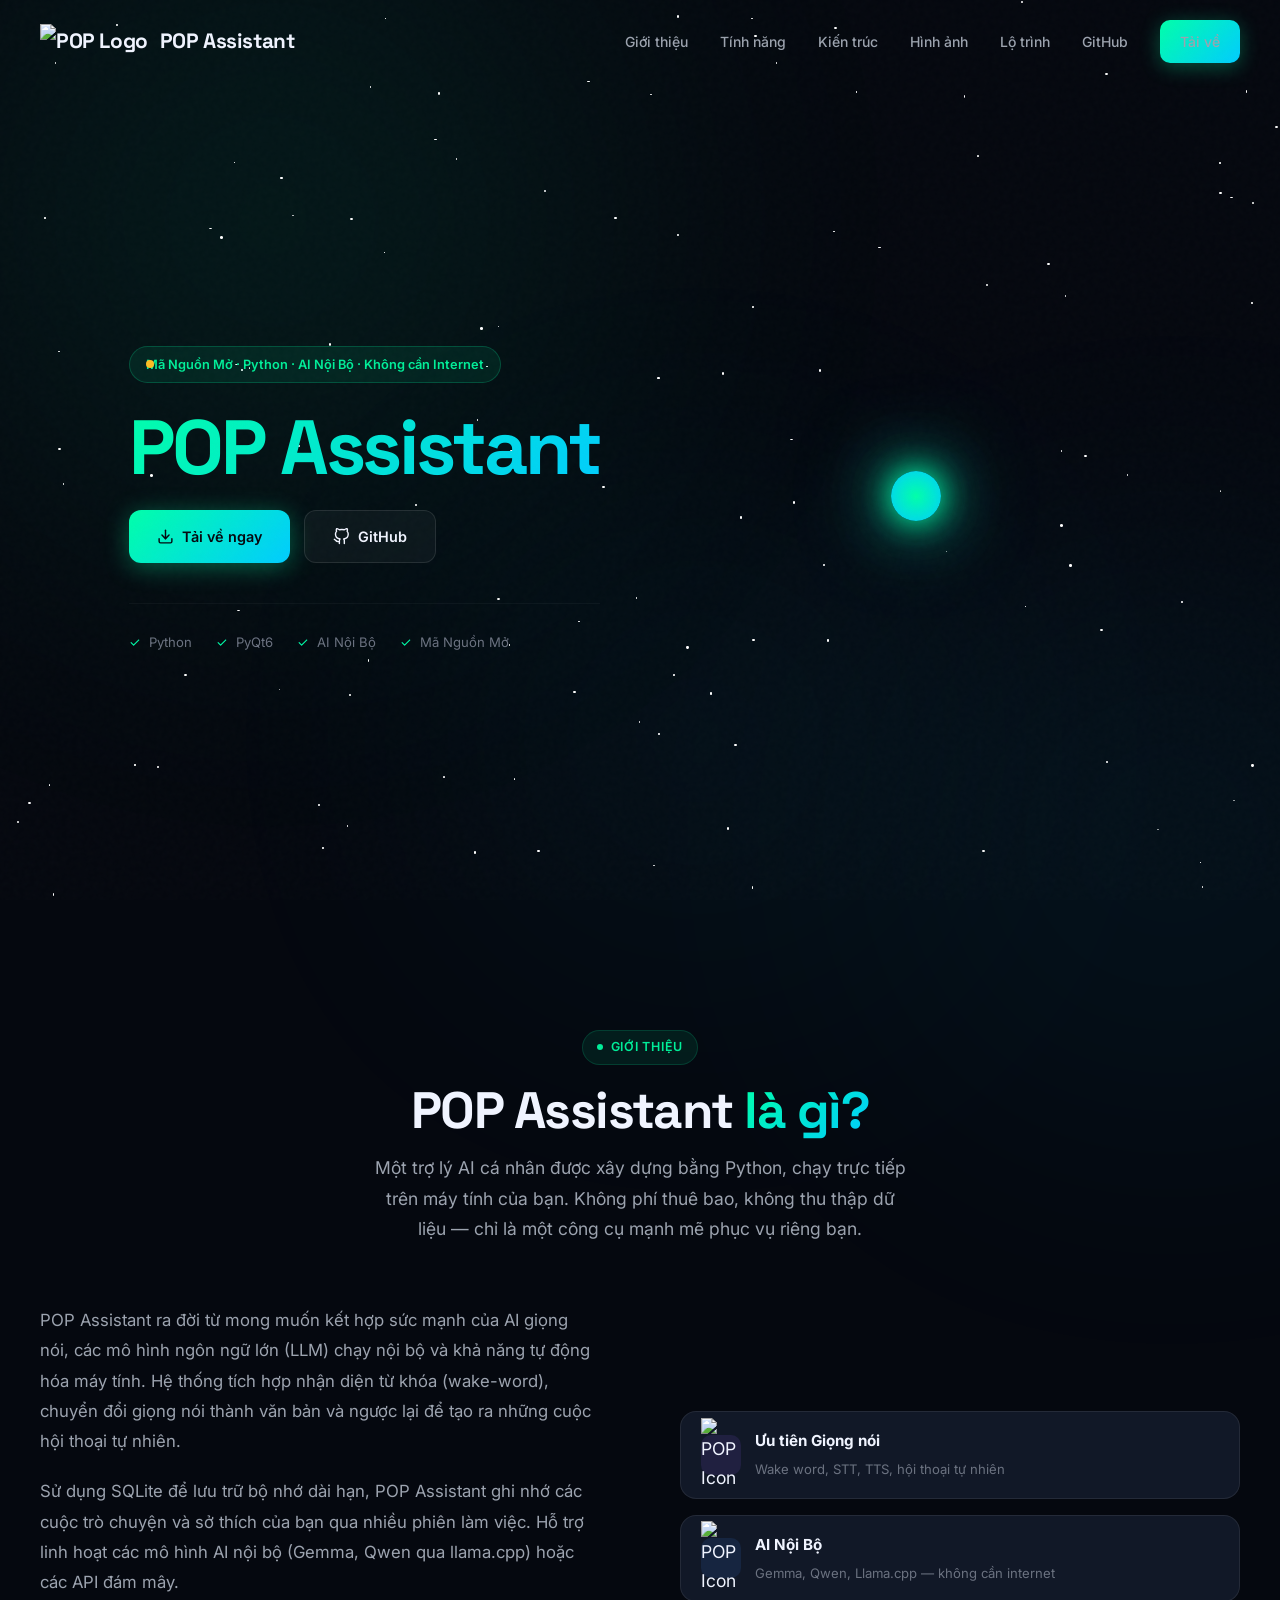
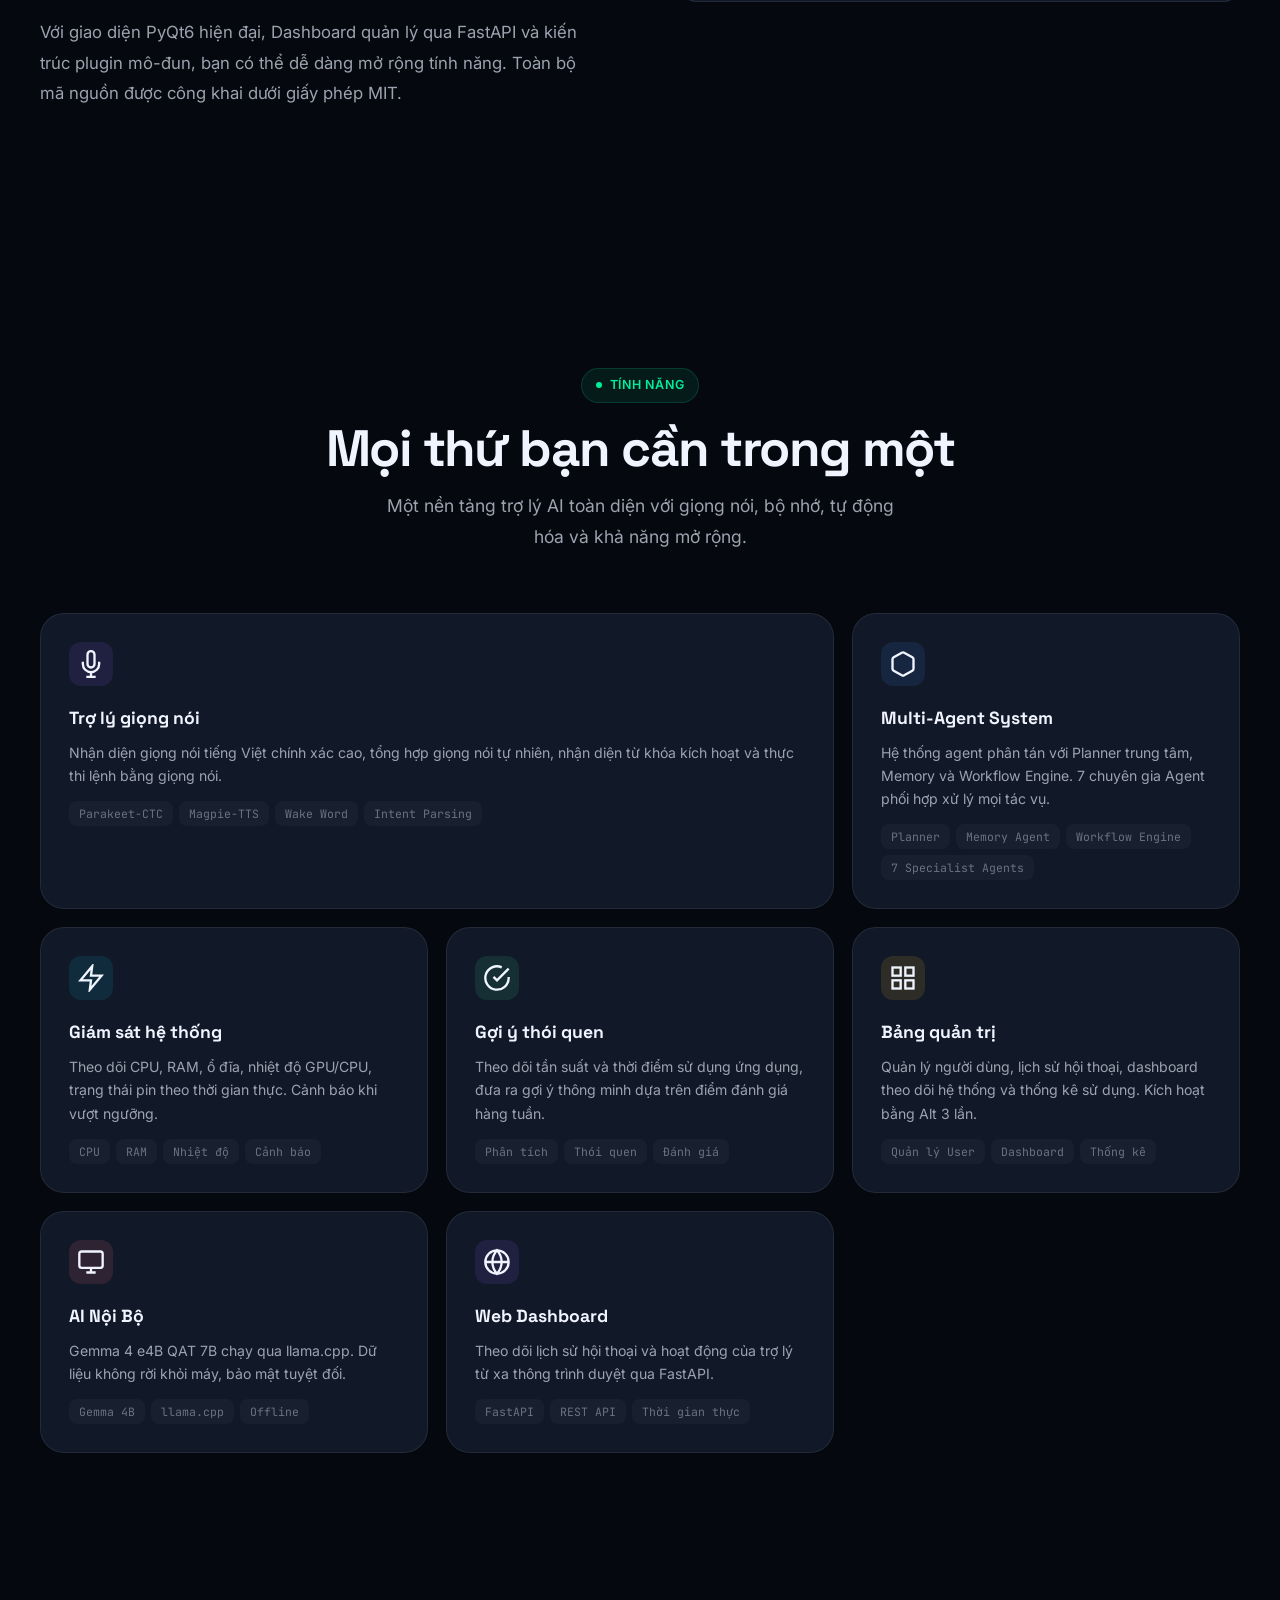
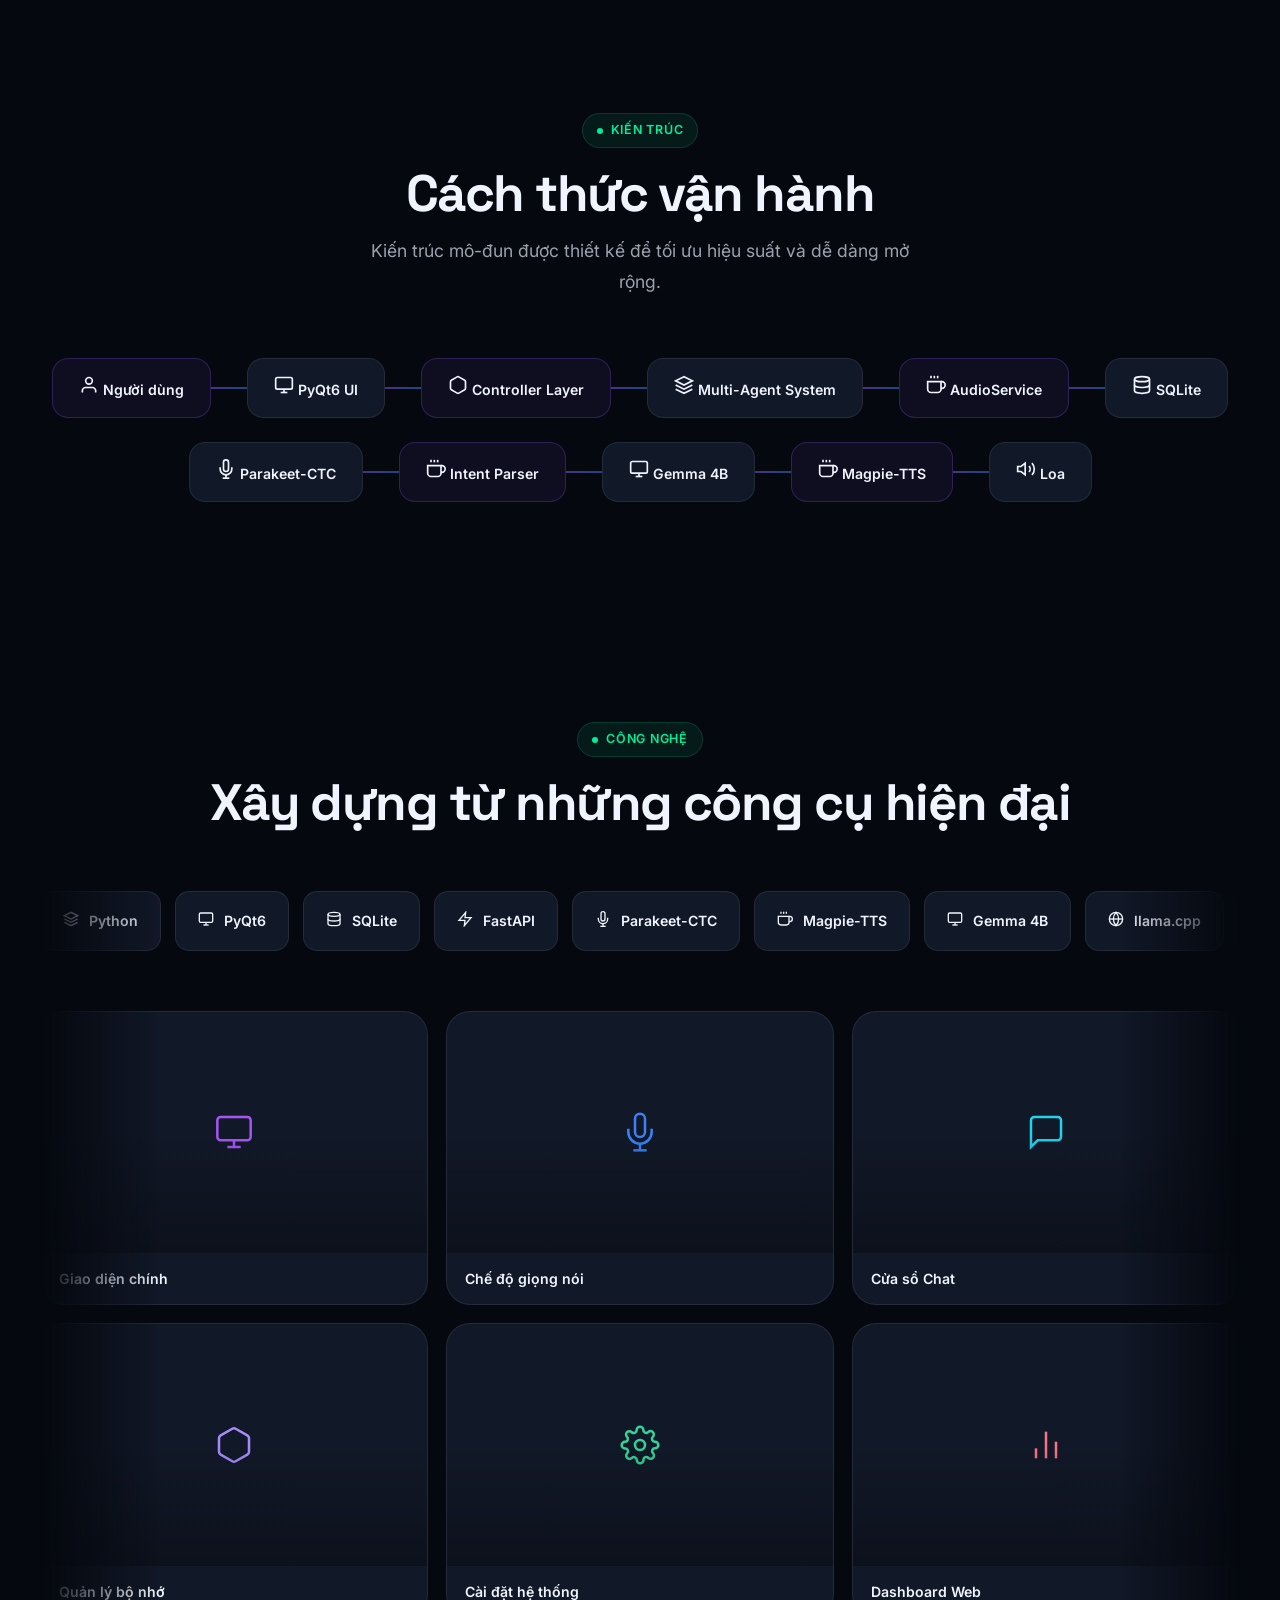
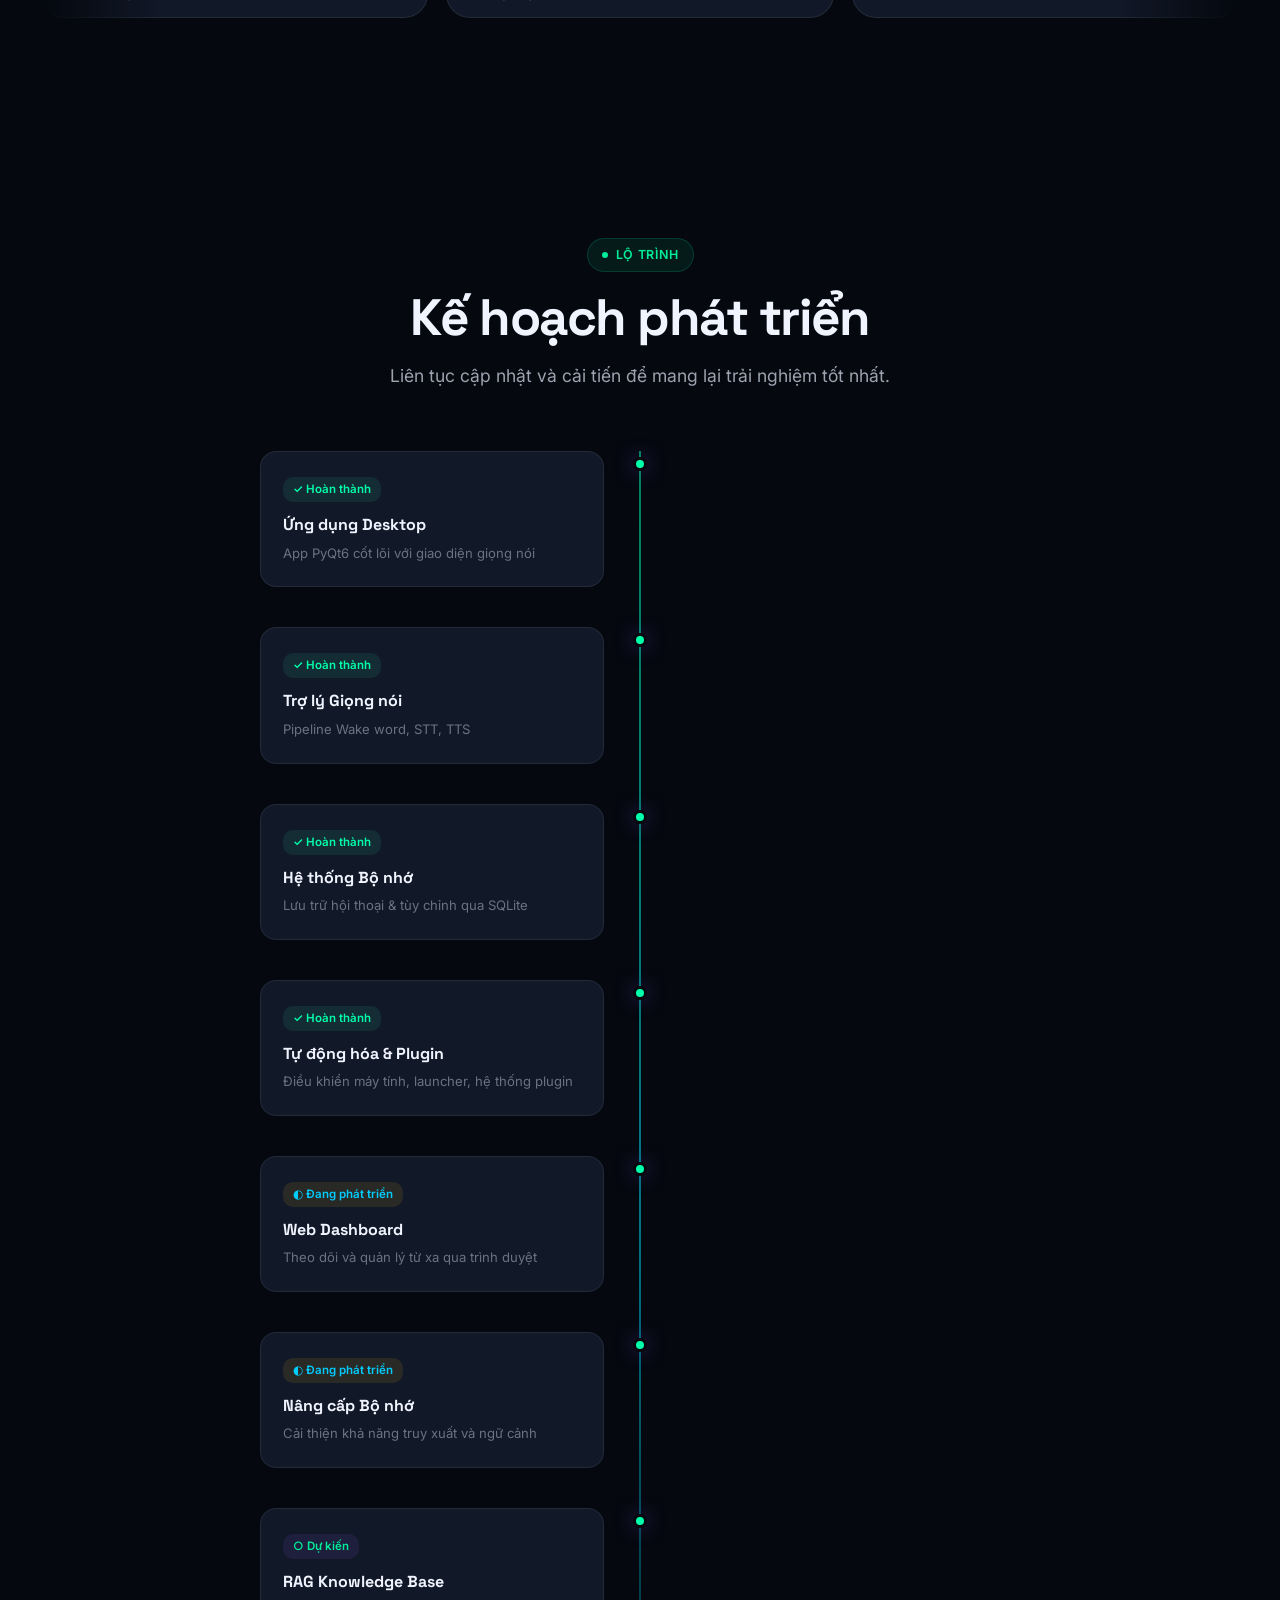
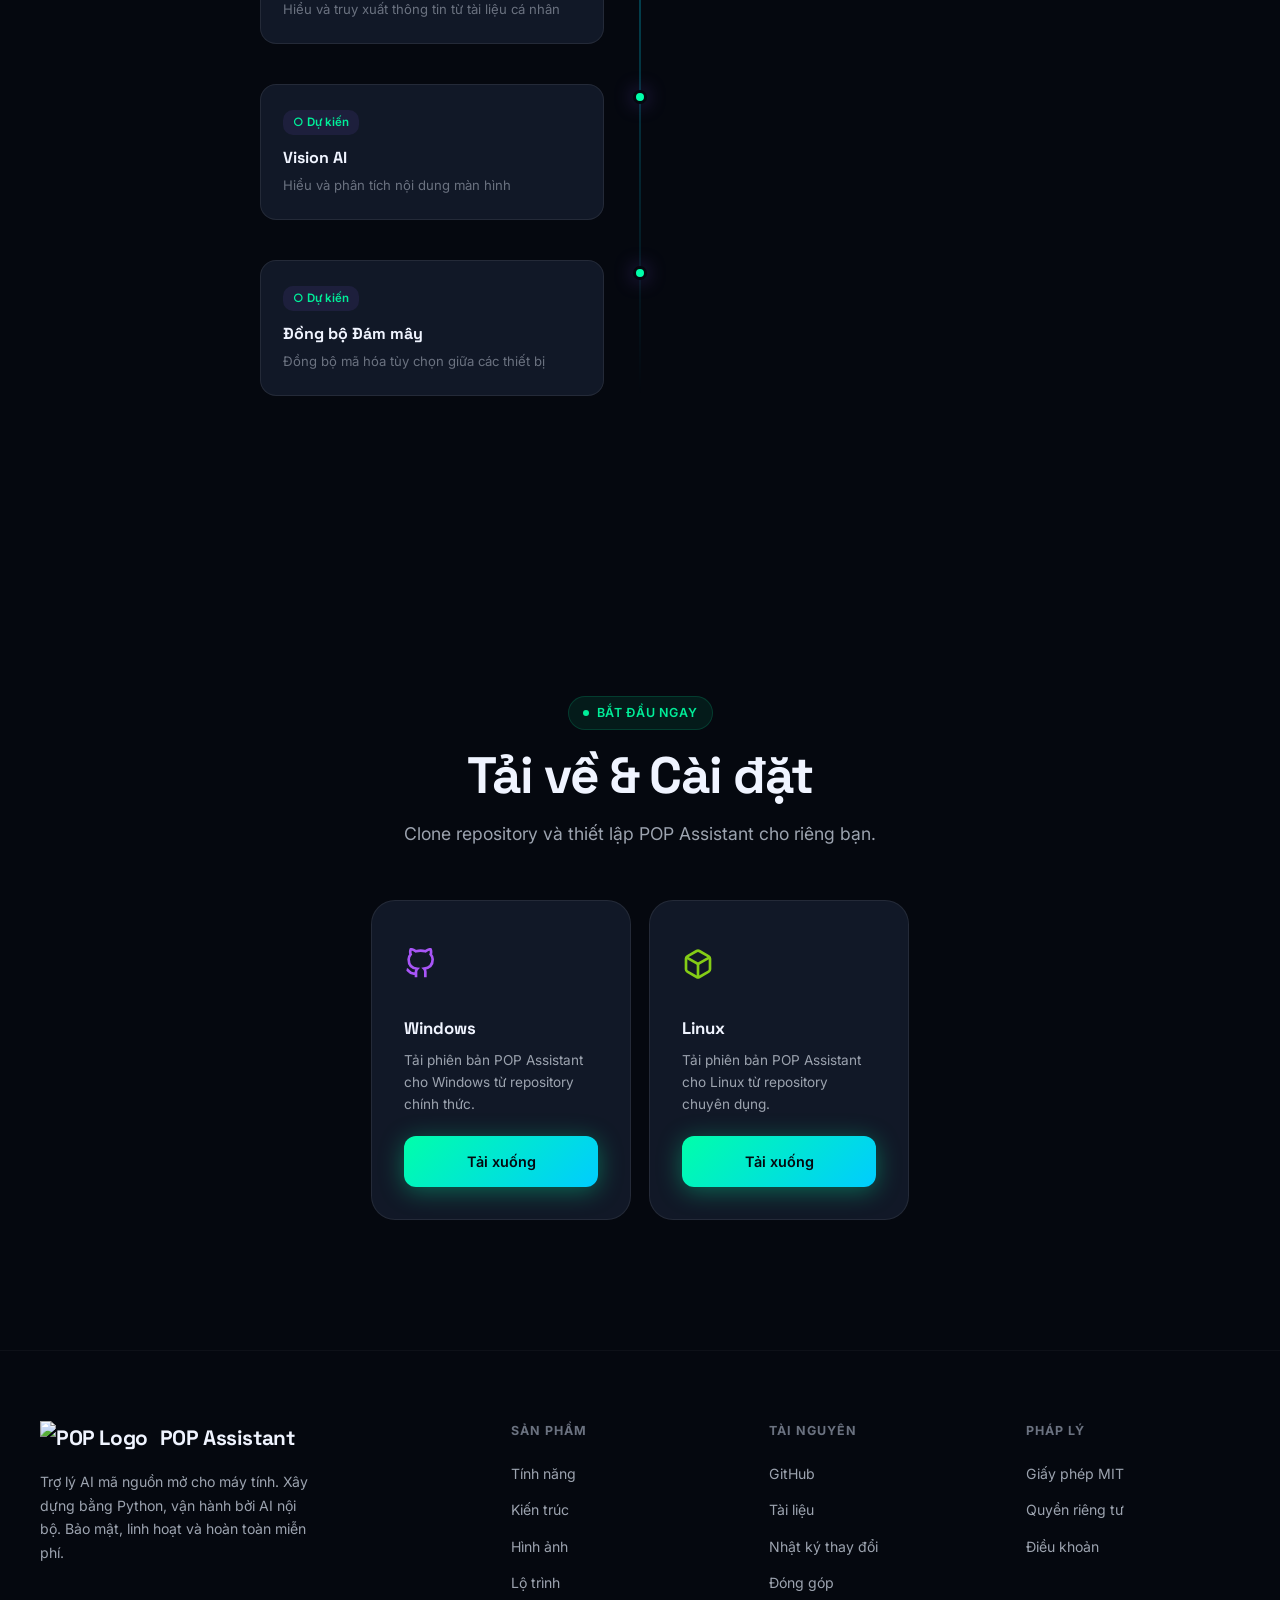
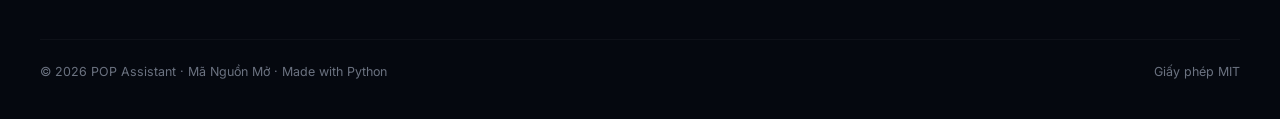
==== commit 5c0729e1: "Fix logo image paths for web deployment" ====
--- a/web/pop-landing/index.html
+++ b/web/pop-landing/index.html
@@ -4,7 +4,7 @@
     <meta charset="UTF-8">
     <meta name="viewport" content="width=device-width, initial-scale=1.0">
     <title>POP Assistant — Trợ Lý AI Máy Tính Mã Nguồn Mở</title>
-    <meta name="description" content="POP Assistant là trợ lý AI mã nguồn mở chạy trên máy tính, hỗ trợ tương tác giọng nói, mô hình AI, tự động hóa và bảo mật tuyệt đối.">
+  <meta name="description" content="POP Assistant là trợ lý AI cá nhân chạy trực tiếp trên desktop, được xây dựng bằng Python và PyQt6. Không phí thuê bao, không thu thập dữ liệu, không cần internet — mọi thứ vận hành ngay trên máy của bạn.">
     <meta name="theme-color" content="#0A0E17">
     <link rel="preconnect" href="https://fonts.googleapis.com">
     <link rel="preconnect" href="https://fonts.gstatic.com" crossorigin>
@@ -27,10 +27,7 @@
     <!-- ============ NAVIGATION ============ -->
     <nav class="nav" id="navbar">
         <div class="nav-inner">
-            <a href="#" class="nav-brand">
-                
-                <span>POP Assistant</span>
-            </a>
+            <a href="#" class="nav-brand"> <img src="images/POP.png" alt="POP Logo" class="nav-logo"> <span>POP Assistant</span> </a>
             <ul class="nav-links" id="nav-links">
                 <li><a href="#about">Giới thiệu</a></li>
                 <li><a href="#features">Tính năng</a></li>
@@ -49,18 +46,11 @@
         <div class="container">
             <div class="hero-grid">
                 <div class="hero-text">
-                    <div class="hero-badge">
-                        <span class="star"></span>
-                        Mã Nguồn Mở · Python · AI Nội Bộ
-                    </div>
+                    <div class="hero-badge"> <span class="star"></span> Mã Nguồn Mở · Python · AI Nội Bộ · Không cần Internet </div>
                     <h1 class="hero-title">
                         <span class="gradient">POP Assistant</span>
                     </h1>
-                    <p class="hero-subtitle">
-                        Trợ lý AI cho máy tính hiểu tiếng Việt, ghi nhớ hội thoại, 
-                        tự động hóa công việc và vận hành hoàn toàn nội bộ 
-                        để bảo mật tuyệt đối dữ liệu của bạn.
-                    </p>
+                
                     <div class="hero-actions">
                         <a href="#download" class="btn btn-primary">
                             <svg viewBox="0 0 24 24" fill="none" stroke="currentColor" stroke-width="2" stroke-linecap="round" stroke-linejoin="round"><path d="M21 15v4a2 2 0 0 1-2 2H5a2 2 0 0 1-2-2v-4"/><polyline points="7 10 12 15 17 10"/><line x1="12" y1="15" x2="12" y2="3"/></svg>
@@ -79,15 +69,17 @@
                     </div>
                 </div>
                 <div class="hero-visual">
-                    
+                    <div class="halo-logo-container">
+                        <div class="halo-glow"></div>
+                        <div class="halo-glow glow-2"></div>
+                        <div class="halo-glow glow-3"></div>
+                        <div class="halo-core">
+                            <div class="halo-dot"></div>
+                        </div>
+                        <div class="lightning-container" id="lightningContainer"></div>
+                    </div>
                     <div class="hero-orbit">
-                        
-                        
-                        
-                        
-                        
-                    </div>
-                    
+                    </div>
                 </div>
             </div>
         </div>
@@ -126,22 +118,17 @@
                 <div class="about-highlights reveal reveal-right">
                     <div class="about-highlight">
                         <div class="ah-icon purple">
-                            <svg width="24" height="24" viewBox="0 0 24 24" fill="none" stroke="currentColor" stroke-width="2"><path d="M12 2L2 7l10 5 10-5-10-5z"/><path d="M2 17l10 5 10-5"/><path d="M2 12l10 5 10-5"/></svg>
+                            <img src="images/POP.png" alt="POP Icon" class="ah-logo-img">
                         </div>
-                        <div class="ah-text">
-                            <strong>Python</strong>
-                            <span>Ngôn ngữ chính, PyQt6 + FastAPI</span>
-                        </div>
-                    </div>
-                    <div class="about-highlight">
-                        
                         <div class="ah-text">
                             <strong>Ưu tiên Giọng nói</strong>
                             <span>Wake word, STT, TTS, hội thoại tự nhiên</span>
                         </div>
                     </div>
                     <div class="about-highlight">
-                        
+                        <div class="ah-icon blue">
+                            <img src="images/POP.png" alt="POP Icon" class="ah-logo-img">
+                        </div>
                         <div class="ah-text">
                             <strong>AI Nội Bộ</strong>
                             <span>Gemma, Qwen, Llama.cpp — không cần internet</span>
@@ -168,94 +155,93 @@
                     <div class="bento-icon purple">
                         <svg width="28" height="28" viewBox="0 0 24 24" fill="none" stroke="currentColor" stroke-width="2"><path d="M12 1a3 3 0 0 0-3 3v8a3 3 0 0 0 6 0V4a3 3 0 0 0-3-3z"/><path d="M19 10v2a7 7 0 0 1-14 0v-2"/><line x1="12" y1="19" x2="12" y2="23"/><line x1="8" y1="23" x2="16" y2="23"/></svg>
                     </div>
-                    <h3>Tương tác Giọng nói</h3>
-                    <p>Hội thoại tự nhiên với nhận diện từ khóa, chuyển đổi giọng nói-văn bản mượt mà. Có thể ngắt lời bất cứ lúc nào.</p>
-                    <div class="bento-tags">
+                    <h3>Trợ lý giọng nói</h3>
+                    <p>Nhận diện giọng nói tiếng Việt chính xác cao, tổng hợp giọng nói tự nhiên, nhận diện từ khóa kích hoạt và thực thi lệnh bằng giọng nói.</p>
+                    <div class="bento-tags">
+                        <span class="bento-tag">Parakeet-CTC</span>
+                        <span class="bento-tag">Magpie-TTS</span>
                         <span class="bento-tag">Wake Word</span>
-                        <span class="bento-tag">Speech-to-Text</span>
-                        <span class="bento-tag">Text-to-Speech</span>
-                        <span class="bento-tag">Edge-TTS</span>
-                        <span class="bento-tag">Whisper</span>
-                    </div>
-                </div>
-                <!-- AI Memory -->
-                <div class="bento-card reveal delay-2">
+                        <span class="bento-tag">Intent Parsing</span>
+                    </div>
+                </div>
+                <!-- Multi-Agent System -->
+                <div class="bento-card tall reveal delay-2">
                     <div class="bento-icon blue">
                         <svg width="28" height="28" viewBox="0 0 24 24" fill="none" stroke="currentColor" stroke-width="2"><path d="M21 16V8a2 2 0 0 0-1-1.73l-7-4a2 2 0 0 0-2 0l-7 4A2 2 0 0 0 3 8v8a2 2 0 0 0 1 1.73l7 4a2 2 0 0 0 2 0l7-4A2 2 0 0 0 21 16z"/></svg>
                     </div>
-                    <h3>Bộ nhớ AI</h3>
-                    <p>Lưu trữ hội thoại và tùy chỉnh cá nhân qua SQLite, giúp AI hiểu bạn hơn theo thời gian.</p>
-                    <div class="bento-tags">
-                        <span class="bento-tag">SQLite</span>
-                        <span class="bento-tag">Ngữ cảnh</span>
-                        <span class="bento-tag">Sở thích</span>
-                    </div>
-                </div>
-                <!-- Automation -->
+                    <h3>Multi-Agent System</h3>
+                    <p>Hệ thống agent phân tán với Planner trung tâm, Memory và Workflow Engine. 7 chuyên gia Agent phối hợp xử lý mọi tác vụ.</p>
+                    <div class="bento-tags">
+                        <span class="bento-tag">Planner</span>
+                        <span class="bento-tag">Memory Agent</span>
+                        <span class="bento-tag">Workflow Engine</span>
+                        <span class="bento-tag">7 Specialist Agents</span>
+                    </div>
+                </div>
+                <!-- System Monitoring -->
                 <div class="bento-card reveal delay-3">
                     <div class="bento-icon cyan">
                         <svg width="28" height="28" viewBox="0 0 24 24" fill="none" stroke="currentColor" stroke-width="2"><polygon points="13 2 3 14 12 14 11 22 21 10 12 10 13 2"/></svg>
                     </div>
-                    <h3>Tự động hóa</h3>
-                    <p>Điều khiển máy tính: mở ứng dụng, quản lý tệp tin, theo dõi hệ thống và thực hiện workflow.</p>
-                    <div class="bento-tags">
-                        <span class="bento-tag">Mở App</span>
-                        <span class="bento-tag">Quản lý File</span>
-                        <span class="bento-tag">Hệ thống</span>
-                    </div>
-                </div>
-                <!-- Local AI - Tall -->
-                <div class="bento-card tall reveal delay-4">
+                    <h3>Giám sát hệ thống</h3>
+                    <p>Theo dõi CPU, RAM, ổ đĩa, nhiệt độ GPU/CPU, trạng thái pin theo thời gian thực. Cảnh báo khi vượt ngưỡng.</p>
+                    <div class="bento-tags">
+                        <span class="bento-tag">CPU</span>
+                        <span class="bento-tag">RAM</span>
+                        <span class="bento-tag">Nhiệt độ</span>
+                        <span class="bento-tag">Cảnh báo</span>
+                    </div>
+                </div>
+                <!-- Habit Suggestions -->
+                <div class="bento-card reveal delay-4">
                     <div class="bento-icon emerald">
-                        <svg width="28" height="28" viewBox="0 0 24 24" fill="none" stroke="currentColor" stroke-width="2"><rect x="2" y="3" width="20" height="14" rx="2" ry="2"/><line x1="8" y1="21" x2="16" y2="21"/><line x1="12" y1="17" x2="12" y2="21"/></svg>
-                    </div>
-                    <h3>AI Nội Bộ (Local)</h3>
-                    <p>Chạy các mô hình AI ngay trên máy bạn. Dữ liệu không bao giờ rời khỏi thiết bị. Hỗ trợ Gemma, Qwen, Llama qua llama.cpp.</p>
-                    <div class="bento-tags">
-                        <span class="bento-tag">Gemma</span>
-                        <span class="bento-tag">Qwen</span>
-                        <span class="bento-tag">Llama.cpp</span>
-                        <span class="bento-tag">Transformers</span>
-                        <span class="bento-tag">Bảo mật</span>
-                    </div>
-                </div>
-                <!-- Plugin System -->
+                        <svg width="28" height="28" viewBox="0 0 24 24" fill="none" stroke="currentColor" stroke-width="2"><path d="M22 11.08V12a10 10 0 1 1-5.93-9.14"/><polyline points="22 4 12 14.01 9 11.01"/></svg>
+                    </div>
+                    <h3>Gợi ý thói quen</h3>
+                    <p>Theo dõi tần suất và thời điểm sử dụng ứng dụng, đưa ra gợi ý thông minh dựa trên điểm đánh giá hàng tuần.</p>
+                    <div class="bento-tags">
+                        <span class="bento-tag">Phân tích</span>
+                        <span class="bento-tag">Thói quen</span>
+                        <span class="bento-tag">Đánh giá</span>
+                    </div>
+                </div>
+                <!-- Admin Dashboard -->
                 <div class="bento-card reveal delay-5">
                     <div class="bento-icon amber">
-                        <svg width="28" height="28" viewBox="0 0 24 24" fill="none" stroke="currentColor" stroke-width="2"><path d="M18 8h1a4 4 0 0 1 0 8h-1"/><path d="M2 8h16v9a4 4 0 0 1-4 4H6a4 4 0 0 1-4-4V8z"/><line x1="6" y1="1" x2="6" y2="4"/><line x1="10" y1="1" x2="10" y2="4"/><line x1="14" y1="1" x2="14" y2="4"/></svg>
-                    </div>
-                    <h3>Hệ thống Plugin</h3>
-                    <p>Kiến trúc mô-đun cho phép dễ dàng thêm các trình xử lý (handlers) và tích hợp mới.</p>
-                    <div class="bento-tags">
-                        <span class="bento-tag">Handlers</span>
-                        <span class="bento-tag">Services</span>
-                        <span class="bento-tag">Tùy biến</span>
-                    </div>
-                </div>
-                <!-- Web Dashboard -->
+                        <svg width="28" height="28" viewBox="0 0 24 24" fill="none" stroke="currentColor" stroke-width="2"><rect x="3" y="3" width="7" height="7"/><rect x="14" y="3" width="7" height="7"/><rect x="14" y="14" width="7" height="7"/><rect x="3" y="14" width="7" height="7"/></svg>
+                    </div>
+                    <h3>Bảng quản trị</h3>
+                    <p>Quản lý người dùng, lịch sử hội thoại, dashboard theo dõi hệ thống và thống kê sử dụng. Kích hoạt bằng Alt 3 lần.</p>
+                    <div class="bento-tags">
+                        <span class="bento-tag">Quản lý User</span>
+                        <span class="bento-tag">Dashboard</span>
+                        <span class="bento-tag">Thống kê</span>
+                    </div>
+                </div>
+                <!-- Local AI -->
                 <div class="bento-card reveal delay-1">
                     <div class="bento-icon rose">
+                        <svg width="28" height="28" viewBox="0 0 24 24" fill="none" stroke="currentColor" stroke-width="2"><rect x="2" y="3" width="20" height="14" rx="2" ry="2"/><line x1="8" y1="21" x2="16" y2="21"/><line x1="12" y1="17" x2="12" y2="21"/></svg>
+                    </div>
+                    <h3>AI Nội Bộ</h3>
+                    <p>Gemma 4 e4B QAT 7B chạy qua llama.cpp. Dữ liệu không rời khỏi máy, bảo mật tuyệt đối.</p>
+                    <div class="bento-tags">
+                        <span class="bento-tag">Gemma 4B</span>
+                        <span class="bento-tag">llama.cpp</span>
+                        <span class="bento-tag">Offline</span>
+                    </div>
+                </div>
+                <!-- Web Dashboard -->
+                <div class="bento-card reveal delay-2">
+                    <div class="bento-icon purple">
                         <svg width="28" height="28" viewBox="0 0 24 24" fill="none" stroke="currentColor" stroke-width="2"><circle cx="12" cy="12" r="10"/><line x1="2" y1="12" x2="22" y2="12"/><path d="M12 2a15.3 15.3 0 0 1 4 10 15.3 15.3 0 0 1-4 10 15.3 15.3 0 0 1-4-10 15.3 15.3 0 0 1 4-10z"/></svg>
                     </div>
                     <h3>Web Dashboard</h3>
-                    <p>Theo dõi lịch sử hội thoại và hoạt động của trợ lý từ xa thông qua trình duyệt.</p>
+                    <p>Theo dõi lịch sử hội thoại và hoạt động của trợ lý từ xa thông trình duyệt qua FastAPI.</p>
                     <div class="bento-tags">
                         <span class="bento-tag">FastAPI</span>
                         <span class="bento-tag">REST API</span>
                         <span class="bento-tag">Thời gian thực</span>
-                    </div>
-                </div>
-                <!-- Settings -->
-                <div class="bento-card reveal delay-2">
-                    <div class="bento-icon purple">
-                        <svg width="28" height="28" viewBox="0 0 24 24" fill="none" stroke="currentColor" stroke-width="2"><circle cx="12" cy="12" r="3"/><path d="M19.4 15a1.65 1.65 0 0 0 .33 1.82l.06.06a2 2 0 0 1 0 2.83 2 2 0 0 1-2.83 0l-.06-.06a1.65 1.65 0 0 0-1.82-.33 1.65 1.65 0 0 0-1 1.51V21a2 2 0 0 1-2 2 2 2 0 0 1-2-2v-.09A1.65 1.65 0 0 0 9 19.4a1.65 1.65 0 0 0-1.82.33l-.06.06a2 2 0 0 1-2.83 0 2 2 0 0 1 0-2.83l.06-.06a1.65 1.65 0 0 0 .33-1.82 1.65 1.65 0 0 0-1.51-1H3a2 2 0 0 1-2-2 2 2 0 0 1 2-2h.09A1.65 1.65 0 0 0 4.6 9a1.65 1.65 0 0 0-.33-1.82l-.06-.06a2 2 0 0 1 0-2.83 2 2 0 0 1 2.83 0l.06.06a1.65 1.65 0 0 0 1.82.33H9a1.65 1.65 0 0 0 1-1.51V3a2 2 0 0 1 2-2 2 2 0 0 1 2 2v.09a1.65 1.65 0 0 0 1 1.51 1.65 1.65 0 0 0 1.82-.33l.06-.06a2 2 0 0 1 2.83 0 2 2 0 0 1 0 2.83l-.06.06a1.65 1.65 0 0 0-.33 1.82V9a1.65 1.65 0 0 0 1.51 1H21a2 2 0 0 1 2 2 2 2 0 0 1-2 2h-.09a1.65 1.65 0 0 0-1.51 1z"/></svg>
-                    </div>
-                    <h3>Cài đặt linh hoạt</h3>
-                    <p>Tùy chỉnh mọi thứ: giọng nói, mô hình AI, plugin và các phím tắt.</p>
-                    <div class="bento-tags">
-                        <span class="bento-tag">Config</span>
-                        <span class="bento-tag">Hotkeys</span>
-                        <span class="bento-tag">Models</span>
                     </div>
                 </div>
             </div>
@@ -279,28 +265,54 @@
                 </div>
                 <div class="arch-connector"></div>
                 <div class="arch-node">
-                    <svg width="20" height="20" viewBox="0 0 24 24" fill="none" stroke="currentColor" stroke-width="2"><polygon points="11 5 6 9 2 9 2 15 6 15 11 19 11 5"/><path d="M19.07 4.93a10 10 0 0 1 0 14.14M15.54 8.46a5 5 0 0 1 0 7.07"/></svg>
-                    AudioService
+                    <svg width="20" height="20" viewBox="0 0 24 24" fill="none" stroke="currentColor" stroke-width="2"><rect x="2" y="3" width="20" height="14" rx="2" ry="2"/><line x1="8" y1="21" x2="16" y2="21"/><line x1="12" y1="17" x2="12" y2="21"/></svg>
+                    PyQt6 UI
                 </div>
                 <div class="arch-connector"></div>
                 <div class="arch-node accent">
-                    <svg width="20" height="20" viewBox="0 0 24 24" fill="none" stroke="currentColor" stroke-width="2"><rect x="2" y="3" width="20" height="14" rx="2" ry="2"/><line x1="8" y1="21" x2="16" y2="21"/><line x1="12" y1="17" x2="12" y2="21"/></svg>
-                    Controller
+                    <svg width="20" height="20" viewBox="0 0 24 24" fill="none" stroke="currentColor" stroke-width="2"><path d="M21 16V8a2 2 0 0 0-1-1.73l-7-4a2 2 0 0 0-2 0l-7 4A2 2 0 0 0 3 8v8a2 2 0 0 0 1 1.73l7 4a2 2 0 0 0 2 0l7-4A2 2 0 0 0 21 16z"/></svg>
+                    Controller Layer
                 </div>
                 <div class="arch-connector"></div>
                 <div class="arch-node">
-                    <svg width="20" height="20" viewBox="0 0 24 24" fill="none" stroke="currentColor" stroke-width="2"><path d="M21 16V8a2 2 0 0 0-1-1.73l-7-4a2 2 0 0 0-2 0l-7 4A2 2 0 0 0 3 8v8a2 2 0 0 0 1 1.73l7 4a2 2 0 0 0 2 0l7-4A2 2 0 0 0 21 16z"/></svg>
-                    LLM (AI)
+                    <svg width="20" height="20" viewBox="0 0 24 24" fill="none" stroke="currentColor" stroke-width="2"><path d="M12 2L2 7l10 5 10-5-10-5z"/><path d="M2 17l10 5 10-5"/><path d="M2 12l10 5 10-5"/></svg>
+                    Multi-Agent System
                 </div>
                 <div class="arch-connector"></div>
                 <div class="arch-node accent">
                     <svg width="20" height="20" viewBox="0 0 24 24" fill="none" stroke="currentColor" stroke-width="2"><path d="M18 8h1a4 4 0 0 1 0 8h-1"/><path d="M2 8h16v9a4 4 0 0 1-4 4H6a4 4 0 0 1-4-4V8z"/><line x1="6" y1="1" x2="6" y2="4"/><line x1="10" y1="1" x2="10" y2="4"/><line x1="14" y1="1" x2="14" y2="4"/></svg>
-                    Plugins
+                    AudioService
                 </div>
                 <div class="arch-connector"></div>
                 <div class="arch-node">
                     <svg width="20" height="20" viewBox="0 0 24 24" fill="none" stroke="currentColor" stroke-width="2"><ellipse cx="12" cy="5" rx="9" ry="3"/><path d="M21 12c0 1.66-4 3-9 3s-9-1.34-9-3"/><path d="M3 5v14c0 1.66 4 3 9 3s9-1.34 9-3V5"/></svg>
                     SQLite
+                </div>
+            </div>
+            <div class="arch-flow reveal delay-2" style="margin-top: 24px;">
+                <div class="arch-node">
+                    <svg width="20" height="20" viewBox="0 0 24 24" fill="none" stroke="currentColor" stroke-width="2"><path d="M12 1a3 3 0 0 0-3 3v8a3 3 0 0 0 6 0V4a3 3 0 0 0-3-3z"/><path d="M19 10v2a7 7 0 0 1-14 0v-2"/><line x1="12" y1="19" x2="12" y2="23"/><line x1="8" y1="23" x2="16" y2="23"/></svg>
+                    Parakeet-CTC
+                </div>
+                <div class="arch-connector"></div>
+                <div class="arch-node accent">
+                    <svg width="20" height="20" viewBox="0 0 24 24" fill="none" stroke="currentColor" stroke-width="2"><path d="M18 8h1a4 4 0 0 1 0 8h-1"/><path d="M2 8h16v9a4 4 0 0 1-4 4H6a4 4 0 0 1-4-4V8z"/><line x1="6" y1="1" x2="6" y2="4"/><line x1="10" y1="1" x2="10" y2="4"/><line x1="14" y1="1" x2="14" y2="4"/></svg>
+                    Intent Parser
+                </div>
+                <div class="arch-connector"></div>
+                <div class="arch-node">
+                    <svg width="20" height="20" viewBox="0 0 24 24" fill="none" stroke="currentColor" stroke-width="2"><rect x="2" y="3" width="20" height="14" rx="2" ry="2"/><line x1="8" y1="21" x2="16" y2="21"/><line x1="12" y1="17" x2="12" y2="21"/></svg>
+                    Gemma 4B
+                </div>
+                <div class="arch-connector"></div>
+                <div class="arch-node accent">
+                    <svg width="20" height="20" viewBox="0 0 24 24" fill="none" stroke="currentColor" stroke-width="2"><path d="M18 8h1a4 4 0 0 1 0 8h-1"/><path d="M2 8h16v9a4 4 0 0 1-4 4H6a4 4 0 0 1-4-4V8z"/><line x1="6" y1="1" x2="6" y2="4"/><line x1="10" y1="1" x2="10" y2="4"/><line x1="14" y1="1" x2="14" y2="4"/></svg>
+                    Magpie-TTS
+                </div>
+                <div class="arch-connector"></div>
+                <div class="arch-node">
+                    <svg width="20" height="20" viewBox="0 0 24 24" fill="none" stroke="currentColor" stroke-width="2"><polygon points="11 5 6 9 2 9 2 15 6 15 11 19 11 5"/><path d="M19.07 4.93a10 10 0 0 1 0 14.14M15.54 8.46a5 5 0 0 1 0 7.07"/></svg>
+                    Loa
                 </div>
             </div>
         </div>
@@ -319,40 +331,27 @@
                     <div class="tech-pill"><span class="tp-icon"><svg width="16" height="16" viewBox="0 0 24 24" fill="none" stroke="currentColor" stroke-width="2"><rect x="2" y="3" width="20" height="14" rx="2" ry="2"/><line x1="8" y1="21" x2="16" y2="21"/><line x1="12" y1="17" x2="12" y2="21"/></svg></span> PyQt6</div>
                     <div class="tech-pill"><span class="tp-icon"><svg width="16" height="16" viewBox="0 0 24 24" fill="none" stroke="currentColor" stroke-width="2"><ellipse cx="12" cy="5" rx="9" ry="3"/><path d="M21 12c0 1.66-4 3-9 3s-9-1.34-9-3"/><path d="M3 5v14c0 1.66 4 3 9 3s9-1.34 9-3V5"/></svg></span> SQLite</div>
                     <div class="tech-pill"><span class="tp-icon"><svg width="16" height="16" viewBox="0 0 24 24" fill="none" stroke="currentColor" stroke-width="2"><polygon points="13 2 3 14 12 14 11 22 21 10 12 10 13 2"/></svg></span> FastAPI</div>
-                    <div class="tech-pill"><span class="tp-icon"><svg width="16" height="16" viewBox="0 0 24 24" fill="none" stroke="currentColor" stroke-width="2"><path d="M20.24 12.24a6 6 0 0 0-8.49-8.49L5 10.5V19h8.5z"/><line x1="16" y1="8" x2="2" y2="22"/><line x1="17.5" y1="15" x2="9" y2="15"/></svg></span> Transformers</div>
-                    <div class="tech-pill"><span class="tp-icon"><svg width="16" height="16" viewBox="0 0 24 24" fill="none" stroke="currentColor" stroke-width="2"><path d="M12 1a3 3 0 0 0-3 3v8a3 3 0 0 0 6 0V4a3 3 0 0 0-3-3z"/><path d="M19 10v2a7 7 0 0 1-14 0v-2"/><line x1="12" y1="19" x2="12" y2="23"/><line x1="8" y1="23" x2="16" y2="23"/></svg></span> Whisper</div>
-                    <div class="tech-pill"><span class="tp-icon"><svg width="16" height="16" viewBox="0 0 24 24" fill="none" stroke="currentColor" stroke-width="2"><circle cx="12" cy="12" r="10"/><line x1="2" y1="12" x2="22" y2="12"/><path d="M12 2a15.3 15.3 0 0 1 4 10 15.3 15.3 0 0 1-4 10 15.3 15.3 0 0 1-4-10 15.3 15.3 0 0 1 4-10z"/></svg></span> Llama.cpp</div>
-                    <div class="tech-pill"><span class="tp-icon"><svg width="16" height="16" viewBox="0 0 24 24" fill="none" stroke="currentColor" stroke-width="2"><polygon points="12 2 15.09 8.26 22 9.27 17 14.14 18.18 21.02 12 17.77 5.82 21.02 7 14.14 2 9.27 8.91 8.26 12 2"/></svg></span> Gemma</div>
-                    <div class="tech-pill"><span class="tp-icon"><svg width="16" height="16" viewBox="0 0 24 24" fill="none" stroke="currentColor" stroke-width="2"><path d="M21 16V8a2 2 0 0 0-1-1.73l-7-4a2 2 0 0 0-2 0l-7 4A2 2 0 0 0 3 8v8a2 2 0 0 0 1 1.73l7 4a2 2 0 0 0 2 0l7-4A2 2 0 0 0 21 16z"/></svg></span> Qwen</div>
-                    <div class="tech-pill"><span class="tp-icon"><svg width="16" height="16" viewBox="0 0 24 24" fill="none" stroke="currentColor" stroke-width="2"><circle cx="18" cy="18" r="3"/><circle cx="6" cy="6" r="3"/><path d="M6 21V9a9 9 0 0 0 9 9"/></svg></span> Git</div>
-                    <div class="tech-pill"><span class="tp-icon"><svg width="16" height="16" viewBox="0 0 24 24" fill="none" stroke="currentColor" stroke-width="2"><path d="M9 19c-5 1.5-5-2.5-7-3m14 6v-3.87a3.37 3.37 0 0 0-.94-2.61c3.14-.35 6.44-1.54 6.44-7A5.44 5.44 0 0 0 20 4.77 5.07 5.07 0 0 0 19.91 1S18.73.65 16 2.48a13.38 13.38 0 0 0-7 0C6.27.65 5.09 1 5.09 1A5.07 5.07 0 0 0 5 4.77a5.44 5.44 0 0 0-1.5 3.78c0 5.42 3.3 6.61 6.44 7A3.37 3.37 0 0 0 9 18.13V22"/></svg></span> GitHub</div>
-                    <div class="tech-pill"><span class="tp-icon"><svg width="16" height="16" viewBox="0 0 24 24" fill="none" stroke="currentColor" stroke-width="2"><polygon points="11 5 6 9 2 9 2 15 6 15 11 19 11 5"/><path d="M19.07 4.93a10 10 0 0 1 0 14.14M15.54 8.46a5 5 0 0 1 0 7.07"/></svg></span> Edge-TTS</div>
-                    <!-- Duplicate for seamless loop -->
-                    <div class="tech-pill"><span class="tp-icon"><svg width="16" height="16" viewBox="0 0 24 24" fill="none" stroke="currentColor" stroke-width="2"><path d="M12 2L2 7l10 5 10-5-10-5z"/><path d="M2 17l10 5 10-5"/><path d="M2 12l10 5 10-5"/></svg></span> Python</div>
-                    <div class="tech-pill"><span class="tp-icon"><svg width="16" height="16" viewBox="0 0 24 24" fill="none" stroke="currentColor" stroke-width="2"><rect x="2" y="3" width="20" height="14" rx="2" ry="2"/><line x1="8" y1="21" x2="16" y2="21"/><line x1="12" y1="17" x2="12" y2="21"/></svg></span> PyQt6</div>
-                    <div class="tech-pill"><span class="tp-icon"><svg width="16" height="16" viewBox="0 0 24 24" fill="none" stroke="currentColor" stroke-width="2"><ellipse cx="12" cy="5" rx="9" ry="3"/><path d="M21 12c0 1.66-4 3-9 3s-9-1.34-9-3"/><path d="M3 5v14c0 1.66 4 3 9 3s9-1.34 9-3V5"/></svg></span> SQLite</div>
-                    <div class="tech-pill"><span class="tp-icon"><svg width="16" height="16" viewBox="0 0 24 24" fill="none" stroke="currentColor" stroke-width="2"><polygon points="13 2 3 14 12 14 11 22 21 10 12 10 13 2"/></svg></span> FastAPI</div>
-                    <div class="tech-pill"><span class="tp-icon"><svg width="16" height="16" viewBox="0 0 24 24" fill="none" stroke="currentColor" stroke-width="2"><path d="M20.24 12.24a6 6 0 0 0-8.49-8.49L5 10.5V19h8.5z"/><line x1="16" y1="8" x2="2" y2="22"/><line x1="17.5" y1="15" x2="9" y2="15"/></svg></span> Transformers</div>
-                    <div class="tech-pill"><span class="tp-icon"><svg width="16" height="16" viewBox="0 0 24 24" fill="none" stroke="currentColor" stroke-width="2"><path d="M12 1a3 3 0 0 0-3 3v8a3 3 0 0 0 6 0V4a3 3 0 0 0-3-3z"/><path d="M19 10v2a7 7 0 0 1-14 0v-2"/><line x1="12" y1="19" x2="12" y2="23"/><line x1="8" y1="23" x2="16" y2="23"/></svg></span> Whisper</div>
-                    <div class="tech-pill"><span class="tp-icon"><svg width="16" height="16" viewBox="0 0 24 24" fill="none" stroke="currentColor" stroke-width="2"><circle cx="12" cy="12" r="10"/><line x1="2" y1="12" x2="22" y2="12"/><path d="M12 2a15.3 15.3 0 0 1 4 10 15.3 15.3 0 0 1-4 10 15.3 15.3 0 0 1-4-10 15.3 15.3 0 0 1 4-10z"/></svg></span> Llama.cpp</div>
-                    <div class="tech-pill"><span class="tp-icon"><svg width="16" height="16" viewBox="0 0 24 24" fill="none" stroke="currentColor" stroke-width="2"><polygon points="12 2 15.09 8.26 22 9.27 17 14.14 18.18 21.02 12 17.77 5.82 21.02 7 14.14 2 9.27 8.91 8.26 12 2"/></svg></span> Gemma</div>
-                    <div class="tech-pill"><span class="tp-icon"><svg width="16" height="16" viewBox="0 0 24 24" fill="none" stroke="currentColor" stroke-width="2"><path d="M21 16V8a2 2 0 0 0-1-1.73l-7-4a2 2 0 0 0-2 0l-7 4A2 2 0 0 0 3 8v8a2 2 0 0 0 1 1.73l7 4a2 2 0 0 0 2 0l7-4A2 2 0 0 0 21 16z"/></svg></span> Qwen</div>
-                    <div class="tech-pill"><span class="tp-icon"><svg width="16" height="16" viewBox="0 0 24 24" fill="none" stroke="currentColor" stroke-width="2"><circle cx="18" cy="18" r="3"/><circle cx="6" cy="6" r="3"/><path d="M6 21V9a9 9 0 0 0 9 9"/></svg></span> Git</div>
-                    <div class="tech-pill"><span class="tp-icon"><svg width="16" height="16" viewBox="0 0 24 24" fill="none" stroke="currentColor" stroke-width="2"><path d="M9 19c-5 1.5-5-2.5-7-3m14 6v-3.87a3.37 3.37 0 0 0-.94-2.61c3.14-.35 6.44-1.54 6.44-7A5.44 5.44 0 0 0 20 4.77 5.07 5.07 0 0 0 19.91 1S18.73.65 16 2.48a13.38 13.38 0 0 0-7 0C6.27.65 5.09 1 5.09 1A5.07 5.07 0 0 0 5 4.77a5.44 5.44 0 0 0-1.5 3.78c0 5.42 3.3 6.61 6.44 7A3.37 3.37 0 0 0 9 18.13V22"/></svg></span> GitHub</div>
-                    <div class="tech-pill"><span class="tp-icon"><svg width="16" height="16" viewBox="0 0 24 24" fill="none" stroke="currentColor" stroke-width="2"><polygon points="11 5 6 9 2 9 2 15 6 15 11 19 11 5"/><path d="M19.07 4.93a10 10 0 0 1 0 14.14M15.54 8.46a5 5 0 0 1 0 7.07"/></svg></span> Edge-TTS</div>
-                </div>
-            </div>
-        </div>
-    </section>
-
-    <!-- ============ GALLERY ============ -->
-    <section class="section" id="gallery">
-        <div class="container">
-            <div class="reveal" style="text-align:center;">
-                <span class="section-eyebrow"><span class="dot"></span> Hình ảnh</span>
-                <h2 class="section-title">Giao diện trực quan</h2>
-                <p class="section-desc" style="margin:0 auto;">
-                    Thiết kế tối giản, hiện đại, tập trung vào hiệu suất làm việc.
+        <div class="tech-pill"><span class="tp-icon"><svg width="16" height="16" viewBox="0 0 24 24" fill="none" stroke="currentColor" stroke-width="2"><path d="M12 1a3 3 0 0 0-3 3v8a3 3 0 0 0 6 0V4a3 3 0 0 0-3-3z"/><path d="M19 10v2a7 7 0 0 1-14 0v-2"/><line x1="12" y1="19" x2="12" y2="23"/><line x1="8" y1="23" x2="16" y2="23"/></svg></span> Parakeet-CTC</div>
+        <div class="tech-pill"><span class="tp-icon"><svg width="16" height="16" viewBox="0 0 24 24" fill="none" stroke="currentColor" stroke-width="2"><path d="M18 8h1a4 4 0 0 1 0 8h-1"/><path d="M2 8h16v9a4 4 0 0 1-4 4H6a4 4 0 0 1-4-4V8z"/><line x1="6" y1="1" x2="6" y2="4"/><line x1="10" y1="1" x2="10" y2="4"/><line x1="14" y1="1" x2="14" y2="4"/></svg></span> Magpie-TTS</div>
+        <div class="tech-pill"><span class="tp-icon"><svg width="16" height="16" viewBox="0 0 24 24" fill="none" stroke="currentColor" stroke-width="2"><rect x="2" y="3" width="20" height="14" rx="2" ry="2"/><line x1="8" y1="21" x2="16" y2="21"/><line x1="12" y1="17" x2="12" y2="21"/></svg></span> Gemma 4B</div>
+        <div class="tech-pill"><span class="tp-icon"><svg width="16" height="16" viewBox="0 0 24 24" fill="none" stroke="currentColor" stroke-width="2"><circle cx="12" cy="12" r="10"/><line x1="2" y1="12" x2="22" y2="12"/><path d="M12 2a15.3 15.3 0 0 1 4 10 15.3 15.3 0 0 1-4 10 15.3 15.3 0 0 1-4-10 15.3 15.3 0 0 1 4-10z"/></svg></span> llama.cpp</div>
+        <div class="tech-pill"><span class="tp-icon"><svg width="16" height="16" viewBox="0 0 24 24" fill="none" stroke="currentColor" stroke-width="2"><polygon points="11 5 6 9 2 9 2 15 6 15 11 19 11 5"/><path d="M19.07 4.93a10 10 0 0 1 0 14.14M15.54 8.46a5 5 0 0 1 0 7.07"/></svg></span> Edge-TTS</div>
+        <div class="tech-pill"><span class="tp-icon"><svg width="16" height="16" viewBox="0 0 24 24" fill="none" stroke="currentColor" stroke-width="2"><path d="M12 1a3 3 0 0 0-3 3v8a3 3 0 0 0 6 0V4a3 3 0 0 0-3-3z"/><path d="M19 10v2a7 7 0 0 1-14 0v-2"/><line x1="12" y1="19" x2="12" y2="23"/><line x1="8" y1="23" x2="16" y2="23"/></svg></span> Wake Word</div>
+        <div class="tech-pill"><span class="tp-icon"><svg width="16" height="16" viewBox="0 0 24 24" fill="none" stroke="currentColor" stroke-width="2"><path d="M21 16V8a2 2 0 0 0-1-1.73l-7-4a2 2 0 0 0-2 0l-7 4A2 2 0 0 0 3 8v8a2 2 0 0 0 1 1.73l7 4a2 2 0 0 0 2 0l7-4A2 2 0 0 0 21 16z"/></svg></span> psutil</div>
+        <div class="tech-pill"><span class="tp-icon"><svg width="16" height="16" viewBox="0 0 24 24" fill="none" stroke="currentColor" stroke-width="2"><circle cx="18" cy="18" r="3"/><circle cx="6" cy="6" r="3"/><path d="M6 21V9a9 9 0 0 0 9 9"/></svg></span> Git</div>
+        <!-- Duplicate for seamless loop -->
+        <div class="tech-pill"><span class="tp-icon"><svg width="16" height="16" viewBox="0 0 24 24" fill="none" stroke="currentColor" stroke-width="2"><path d="M12 2L2 7l10 5 10-5-10-5z"/><path d="M2 17l10 5 10-5"/><path d="M2 12l10 5 10-5"/></svg></span> Python</div>
+        <div class="tech-pill"><span class="tp-icon"><svg width="16" height="16" viewBox="0 0 24 24" fill="none" stroke="currentColor" stroke-width="2"><rect x="2" y="3" width="20" height="14" rx="2" ry="2"/><line x1="8" y1="21" x2="16" y2="21"/><line x1="12" y1="17" x2="12" y2="21"/></svg></span> PyQt6</div>
+        <div class="tech-pill"><span class="tp-icon"><svg width="16" height="16" viewBox="0 0 24 24" fill="none" stroke="currentColor" stroke-width="2"><ellipse cx="12" cy="5" rx="9" ry="3"/><path d="M21 12c0 1.66-4 3-9 3s-9-1.34-9-3"/><path d="M3 5v14c0 1.66 4 3 9 3s9-1.34 9-3V5"/></svg></span> SQLite</div>
+        <div class="tech-pill"><span class="tp-icon"><svg width="16" height="16" viewBox="0 0 24 24" fill="none" stroke="currentColor" stroke-width="2"><polygon points="13 2 3 14 12 14 11 22 21 10 12 10 13 2"/></svg></span> FastAPI</div>
+        <div class="tech-pill"><span class="tp-icon"><svg width="16" height="16" viewBox="0 0 24 24" fill="none" stroke="currentColor" stroke-width="2"><path d="M12 1a3 3 0 0 0-3 3v8a3 3 0 0 0 6 0V4a3 3 0 0 0-3-3z"/><path d="M19 10v2a7 7 0 0 1-14 0v-2"/><line x1="12" y1="19" x2="12" y2="23"/><line x1="8" y1="23" x2="16" y2="23"/></svg></span> Parakeet-CTC</div>
+        <div class="tech-pill"><span class="tp-icon"><svg width="16" height="16" viewBox="0 0 24 24" fill="none" stroke="currentColor" stroke-width="2"><path d="M18 8h1a4 4 0 0 1 0 8h-1"/><path d="M2 8h16v9a4 4 0 0 1-4 4H6a4 4 0 0 1-4-4V8z"/><line x1="6" y1="1" x2="6" y2="4"/><line x1="10" y1="1" x2="10" y2="4"/><line x1="14" y1="1" x2="14" y2="4"/></svg></span> Magpie-TTS</div>
+        <div class="tech-pill"><span class="tp-icon"><svg width="16" height="16" viewBox="0 0 24 24" fill="none" stroke="currentColor" stroke-width="2"><rect x="2" y="3" width="20" height="14" rx="2" ry="2"/><line x1="8" y1="21" x2="16" y2="21"/><line x1="12" y1="17" x2="12" y2="21"/></svg></span> Gemma 4B</div>
+        <div class="tech-pill"><span class="tp-icon"><svg width="16" height="16" viewBox="0 0 24 24" fill="none" stroke="currentColor" stroke-width="2"><circle cx="12" cy="12" r="10"/><line x1="2" y1="12" x2="22" y2="12"/><path d="M12 2a15.3 15.3 0 0 1 4 10 15.3 15.3 0 0 1-4 10 15.3 15.3 0 0 1-4-10 15.3 15.3 0 0 1 4-10z"/></svg></span> llama.cpp</div>
+        <div class="tech-pill"><span class="tp-icon"><svg width="16" height="16" viewBox="0 0 24 24" fill="none" stroke="currentColor" stroke-width="2"><polygon points="11 5 6 9 2 9 2 15 6 15 11 19 11 5"/><path d="M19.07 4.93a10 10 0 0 1 0 14.14M15.54 8.46a5 5 0 0 1 0 7.07"/></svg></span> Edge-TTS</div>
+        <div class="tech-pill"><span class="tp-icon"><svg width="16" height="16" viewBox="0 0 24 24" fill="none" stroke="currentColor" stroke-width="2"><path d="M12 1a3 3 0 0 0-3 3v8a3 3 0 0 0 6 0V4a3 3 0 0 0-3-3z"/><path d="M19 10v2a7 7 0 0 1-14 0v-2"/><line x1="12" y1="19" x2="12" y2="23"/><line x1="8" y1="23" x2="16" y2="23"/></svg></span> Wake Word</div>
+        <div class="tech-pill"><span class="tp-icon"><svg width="16" height="16" viewBox="0 0 24 24" fill="none" stroke="currentColor" stroke-width="2"><path d="M21 16V8a2 2 0 0 0-1-1.73l-7-4a2 2 0 0 0-2 0l-7 4A2 2 0 0 0 3 8v8a2 2 0 0 0 1 1.73l7 4a2 2 0 0 0 2 0l7-4A2 2 0 0 0 21 16z"/></svg></span> psutil</div>
+        <div class="tech-pill"><span class="tp-icon"><svg width="16" height="16" viewBox="0 0 24 24" fill="none" stroke="currentColor" stroke-width="2"><circle cx="18" cy="18" r="3"/><circle cx="6" cy="6" r="3"/><path d="M6 21V9a9 9 0 0 0 9 9"/></svg></span> Git</div>
                 </p>
             </div>
             <div class="gallery-grid">
@@ -508,31 +507,33 @@
             <div class="download-cards">
                 <div class="download-card reveal delay-1">
                     <div class="dc-icon">
-                        <svg width="32" height="32" viewBox="0 0 24 24" fill="none" stroke="#A855F7" stroke-width="2"><path d="M9 19c-5 1.5-5-2.5-7-3m14 6v-3.87a3.37 3.37 0 0 0-.94-2.61c3.14-.35 6.44-1.54 6.44-7A5.44 5.44 0 0 0 20 4.77 5.07 5.07 0 0 0 19.91 1S18.73.65 16 2.48a13.38 13.38 0 0 0-7 0C6.27.65 5.09 1 5.09 1A5.07 5.07 0 0 0 5 4.77a5.44 5.44 0 0 0-1.5 3.78c0 5.42 3.3 6.61 6.44 7A3.37 3.37 0 0 0 9 18.13V22"/></svg>
-                    </div>
-                    <h4>GitHub</h4>
-                    <p>Mã nguồn, báo lỗi và đóng góp. Hãy Star repo để ủng hộ dự án.</p>
-                    <a href="https://github.com/MADGE-petter/Virtual-Assistantpop" target="_blank" rel="noopener" class="btn btn-primary">Xem Repository</a>
+                        <svg width="32" height="32" viewBox="0 0 24 24" fill="none" stroke="#A855F7" stroke-width="2">
+                            <path d="M9 19c-5 1.5-5-2.5-7-3m14 6v-3.87a3.37 3.37 0 0 0-.94-2.61c3.14-.35 6.44-1.54 6.44-7A5.44 5.44 0 0 0 20 4.77 5.07 5.07 0 0 0 19.91 1S18.73.65 16 2.48a13.38 13.38 0 0 0-7 0C6.27.65 5.09 1 5.09 1A5.07 5.07 0 0 0 5 4.77a5.44 5.44 0 0 0-1.5 3.78c0 5.42 3.3 6.61 6.44 7A3.37 3.37 0 0 0 9 18.13V22"/>
+                        </svg>
+                    </div>
+                    <h4>Windows</h4>
+                    <p>Tải phiên bản POP Assistant cho Windows từ repository chính thức.</p>
+                    <a href="https://github.com/MADGE-petter/Virtual-Assistantpop" target="_blank" rel="noopener" class="btn btn-primary">Tải xuống</a>
                 </div>
                 <div class="download-card reveal delay-2">
                     <div class="dc-icon">
-                        <svg width="32" height="32" viewBox="0 0 24 24" fill="none" stroke="#3B82F6" stroke-width="2"><path d="M4 19.5A2.5 2.5 0 0 1 6.5 17H20"/><path d="M6.5 2H20v20H6.5A2.5 2.5 0 0 1 4 19.5v-15A2.5 2.5 0 0 1 6.5 2z"/></svg>
-                    </div>
-                    <h4>Tài liệu</h4>
-                    <p>Hướng dẫn cài đặt, API, phát triển plugin và tổng quan kiến trúc.</p>
-                    <a href="#" class="btn btn-ghost">Đọc tài liệu</a>
-                </div>
-                <div class="download-card reveal delay-3">
-                    <div class="dc-icon">
-                        <svg width="32" height="32" viewBox="0 0 24 24" fill="none" stroke="#22D3EE" stroke-width="2"><path d="M14 2H6a2 2 0 0 0-2 2v16a2 2 0 0 0 2 2h12a2 2 0 0 0 2-2V8z"/><polyline points="14 2 14 8 20 8"/><line x1="16" y1="13" x2="8" y2="13"/><line x1="16" y1="17" x2="8" y2="17"/><polyline points="10 9 9 9 8 9"/></svg>
-                    </div>
-                    <h4>Giấy phép MIT</h4>
-                    <p>Tự do sử dụng, chỉnh sửa và phân phối. Xây dựng vì cộng đồng mã nguồn mở.</p>
-                    <a href="#" class="btn btn-ghost">Xem giấy phép</a>
-                </div>
-            </div>
-        </div>
-    </section>
+                        <svg width="32" height="32" viewBox="0 0 24 24" fill="none" stroke="#84CC16" stroke-width="2">
+                            <path d="M21 16V8a2 2 0 0 0-1-1.73l-7-4a2 2 0 0 0-2 0l-7 4A2 2 0 0 0 3 8v8a2 2 0 0 0 1 1.73l7 4a2 2 0 0 0 2 0l7-4A2 2 0 0 0 21 16z"/>
+                            <polyline points="3.27 6.96 12 12.01 20.73 6.96"/>
+                            <line x1="12" y1="22.08" x2="12" y2="12"/>
+                        </svg>
+                    </div>
+                    <h4>Linux</h4>
+                    <p>Tải phiên bản POP Assistant cho Linux từ repository chuyên dụng.</p>
+                    <a href="https://github.com/MADGE-petter/Virtual-Assistantpop-Linux" target="_blank" rel="noopener" class="btn btn-primary">Tải xuống</a>
+                </div>
+            </div>
+      <div class="install-guide reveal delay-3">
+       
+      </div>
+    </div>
+  </div>
+</section>
 
     <!-- ============ FOOTER ============ -->
     <footer class="footer">
@@ -540,7 +541,7 @@
             <div class="footer-grid">
                 <div class="footer-brand">
                     <a href="#" class="nav-brand">
-                        
+                        <img src="images/POP.png" alt="POP Logo" class="nav-logo">
                         <span>POP Assistant</span>
                     </a>
                     <p class="brand-desc">
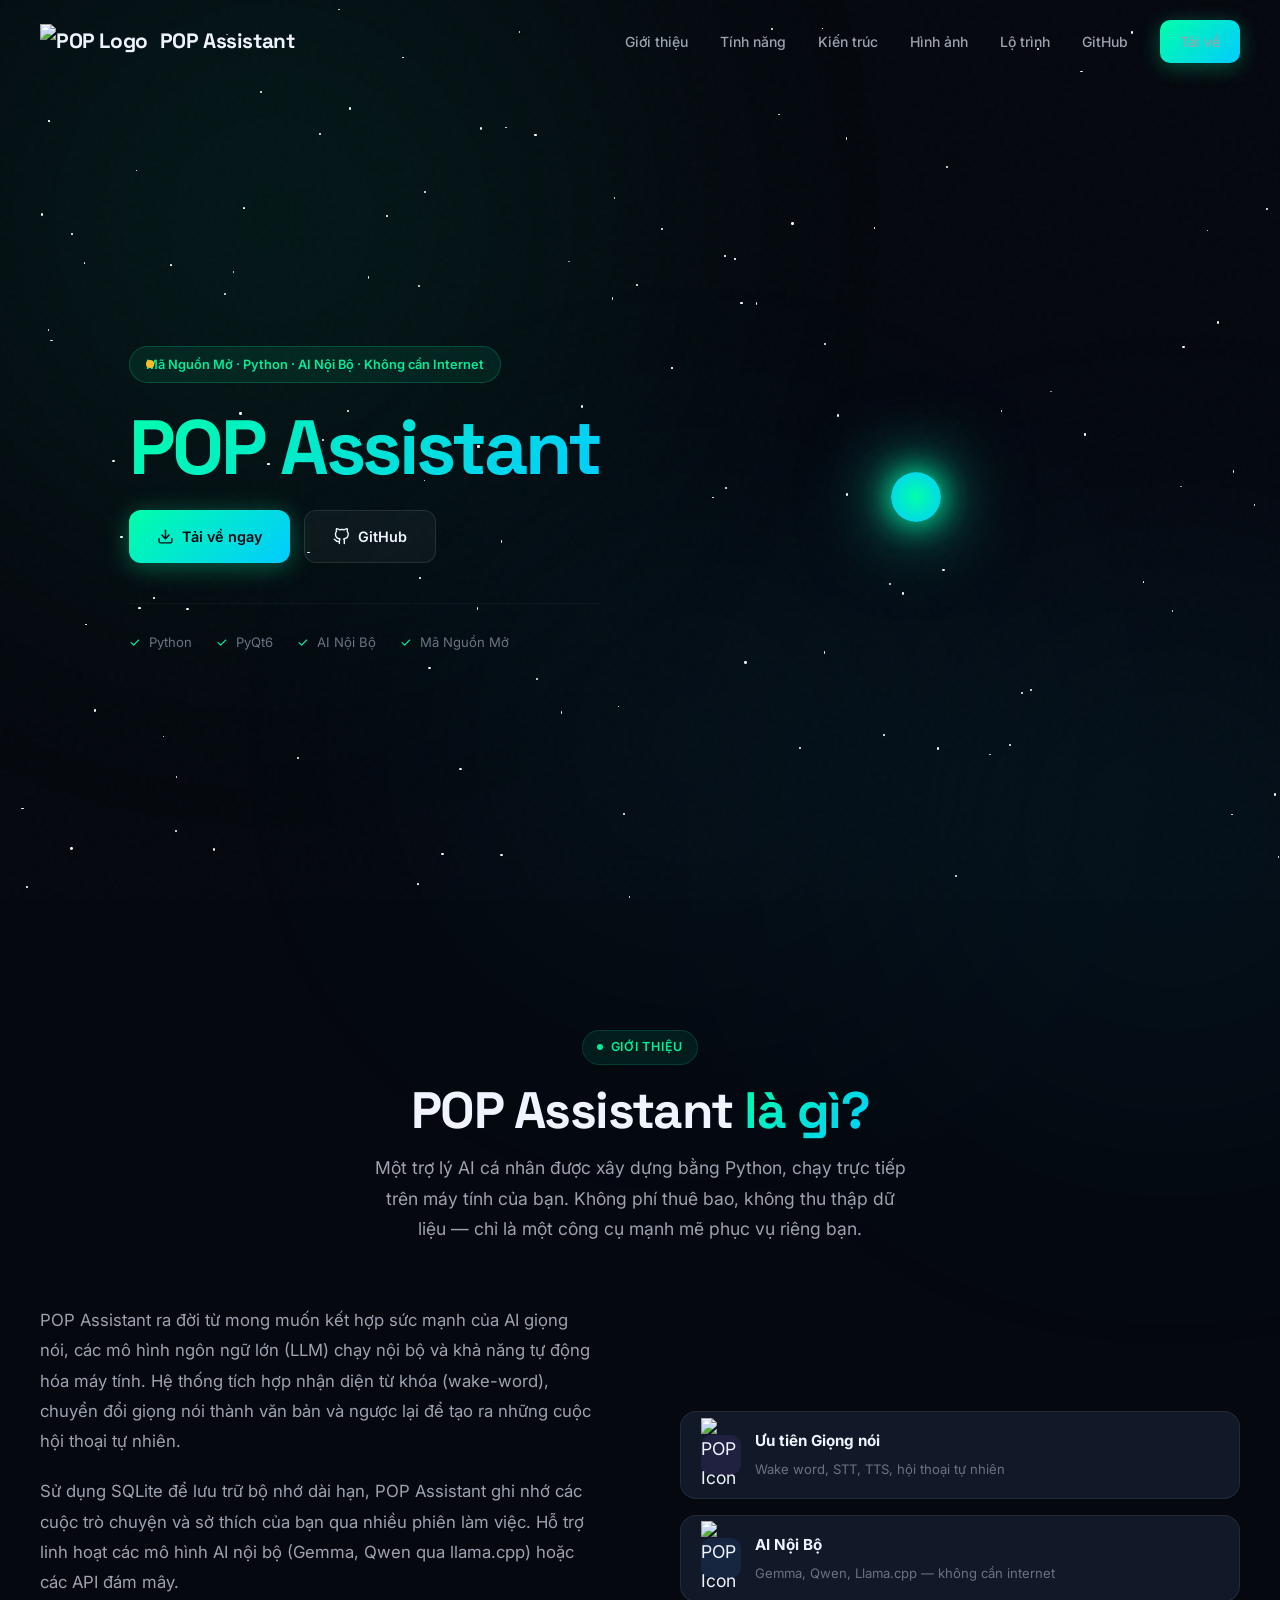
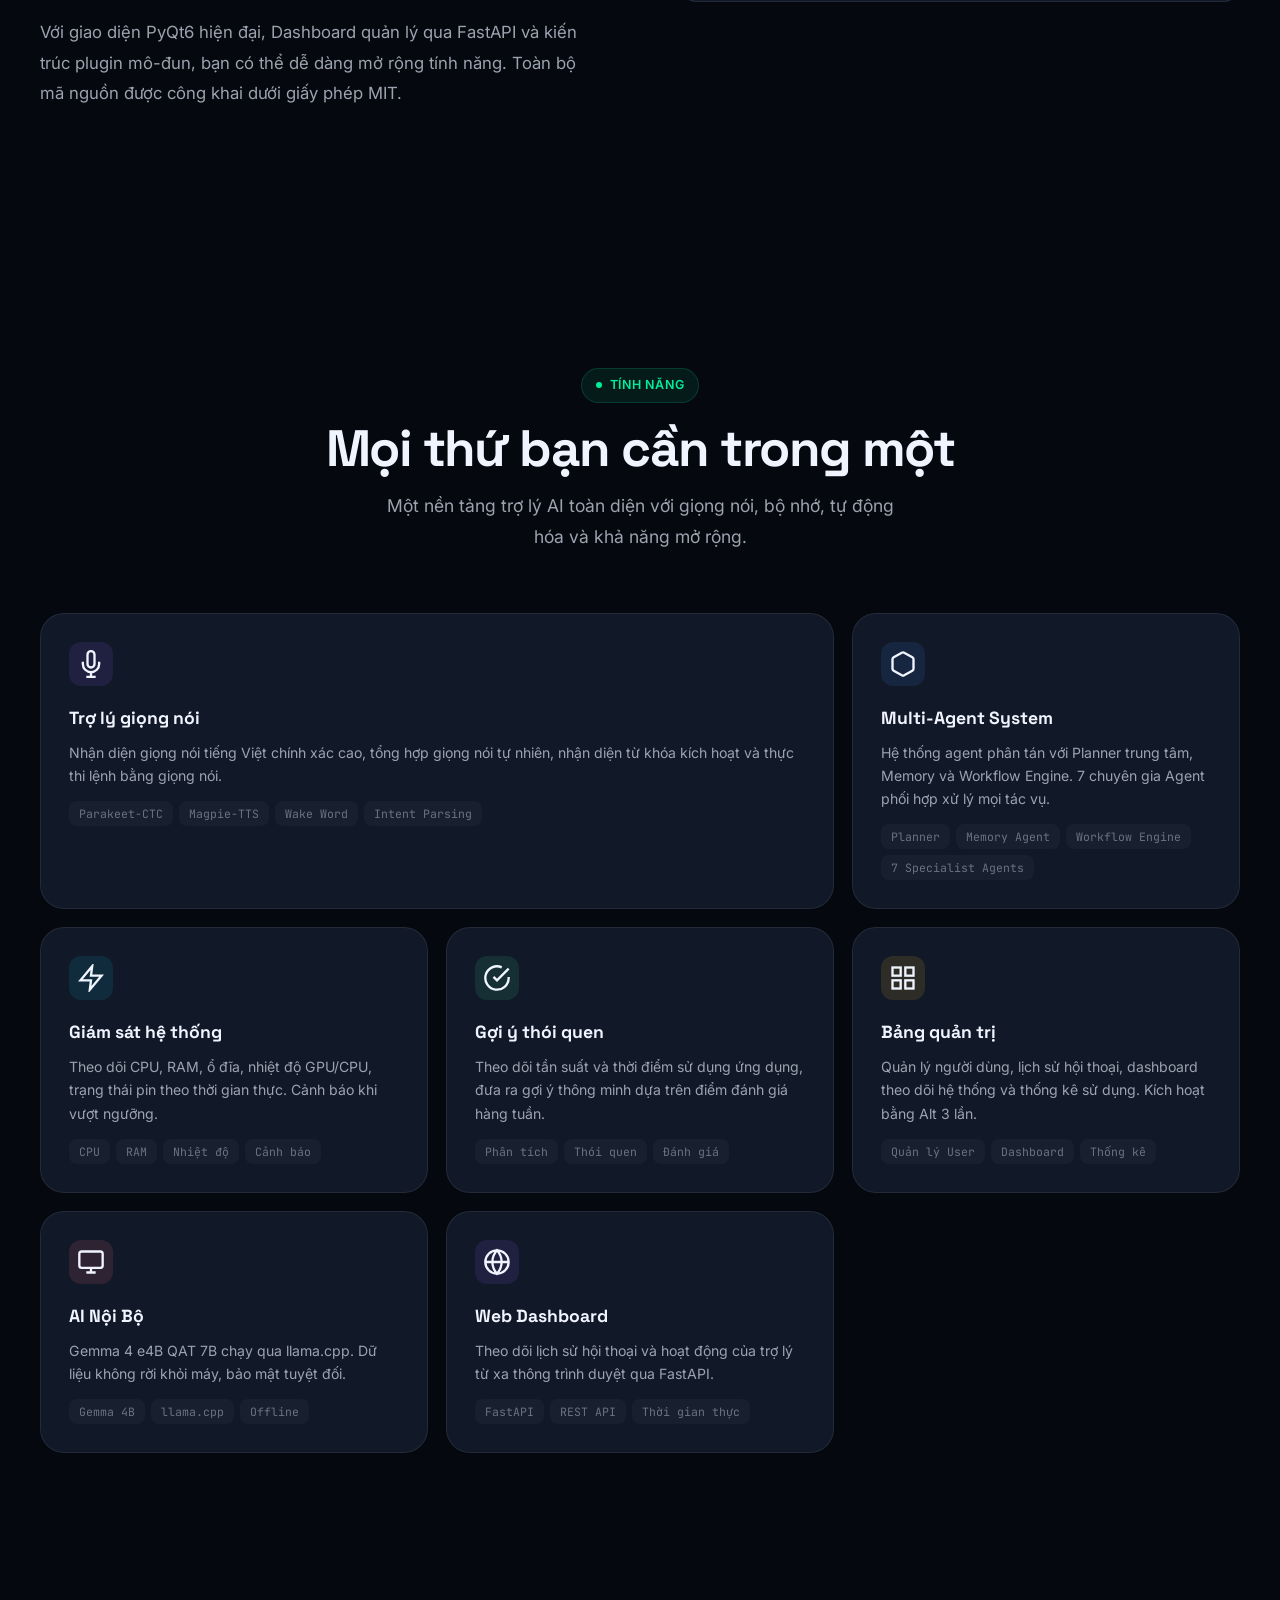
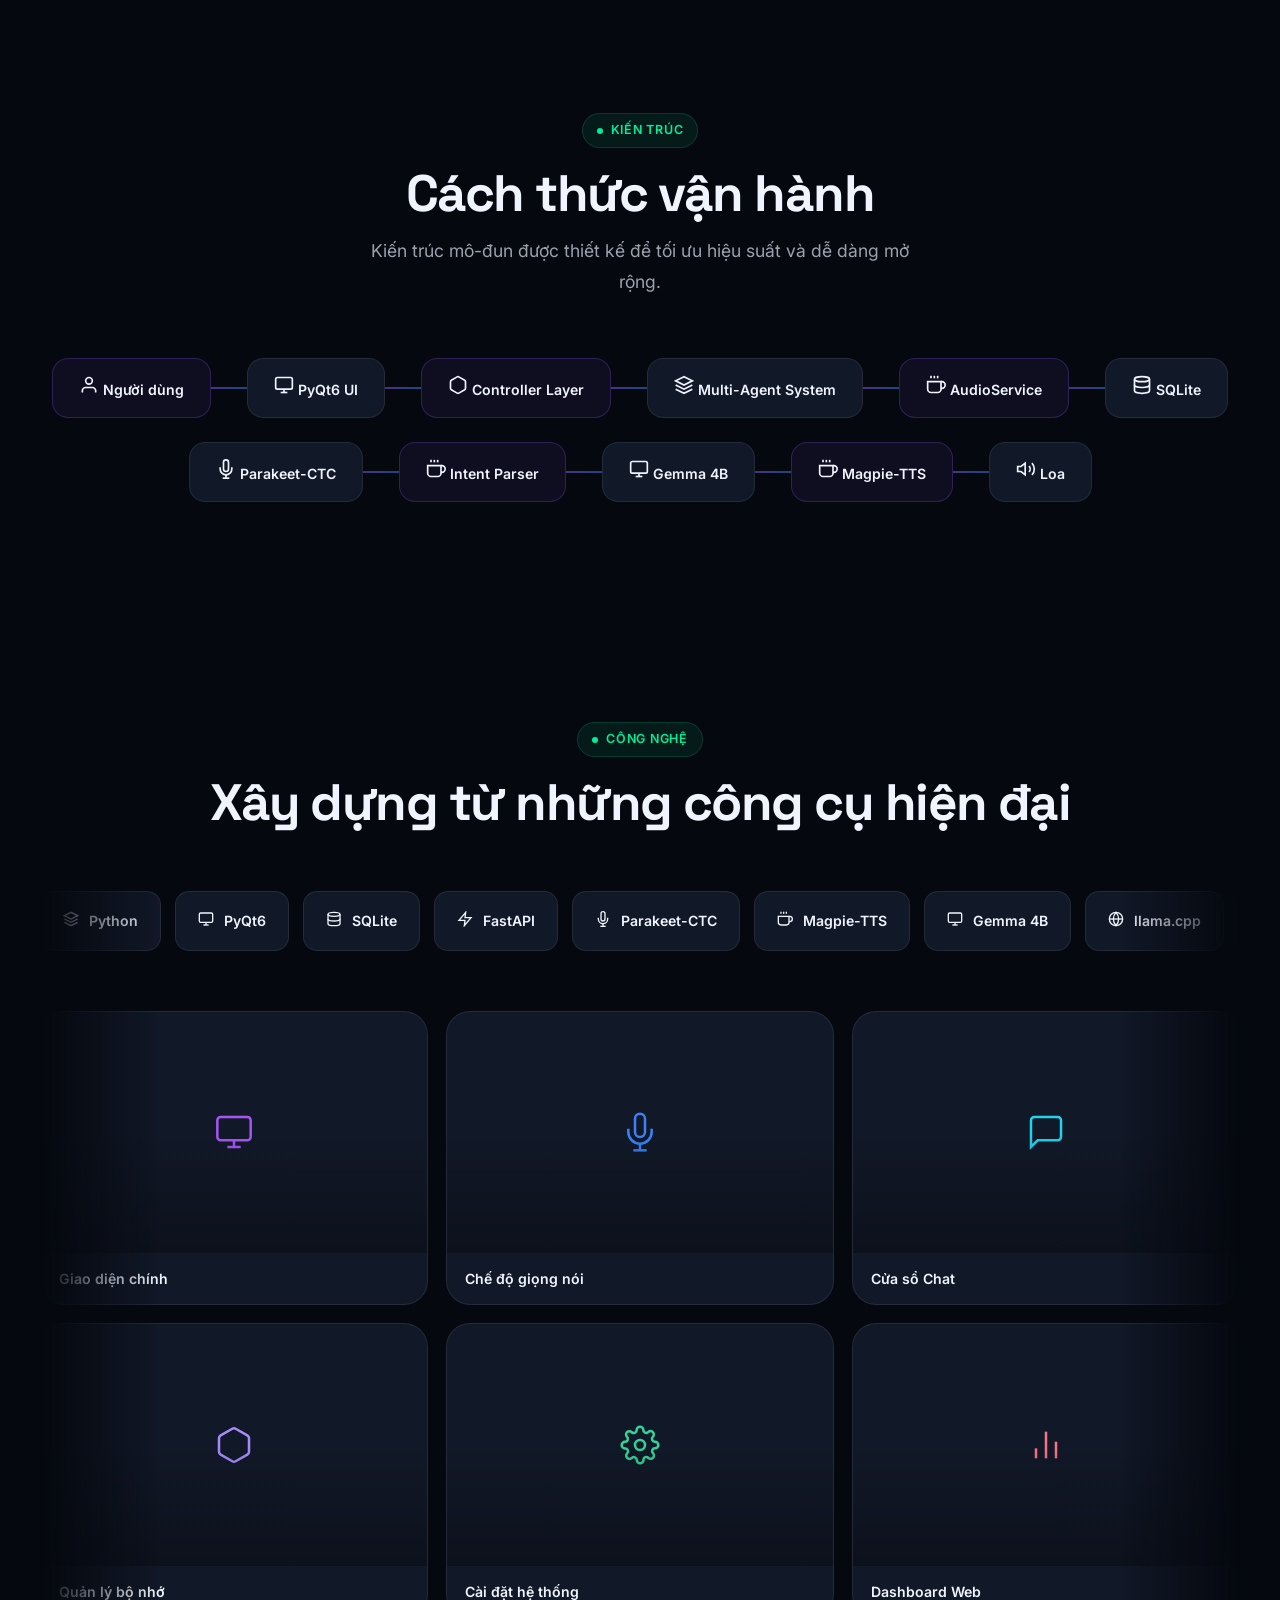
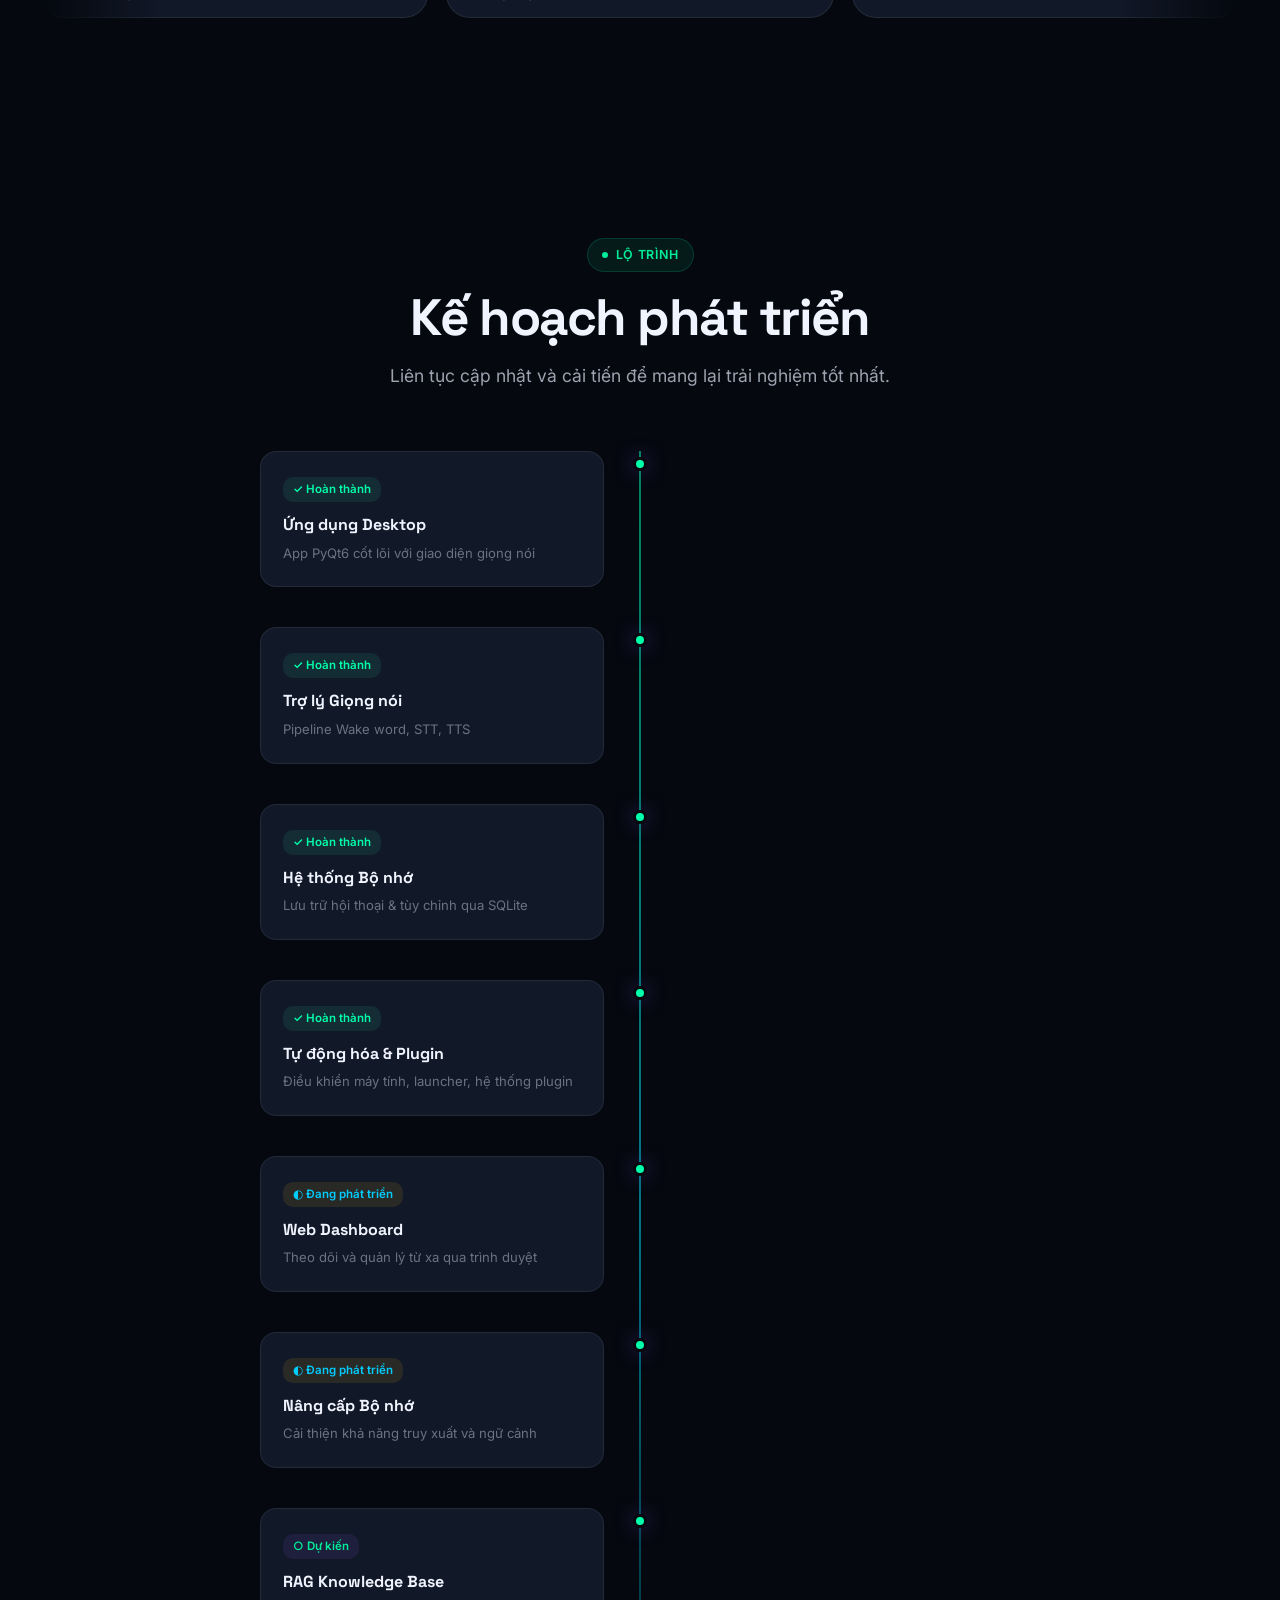
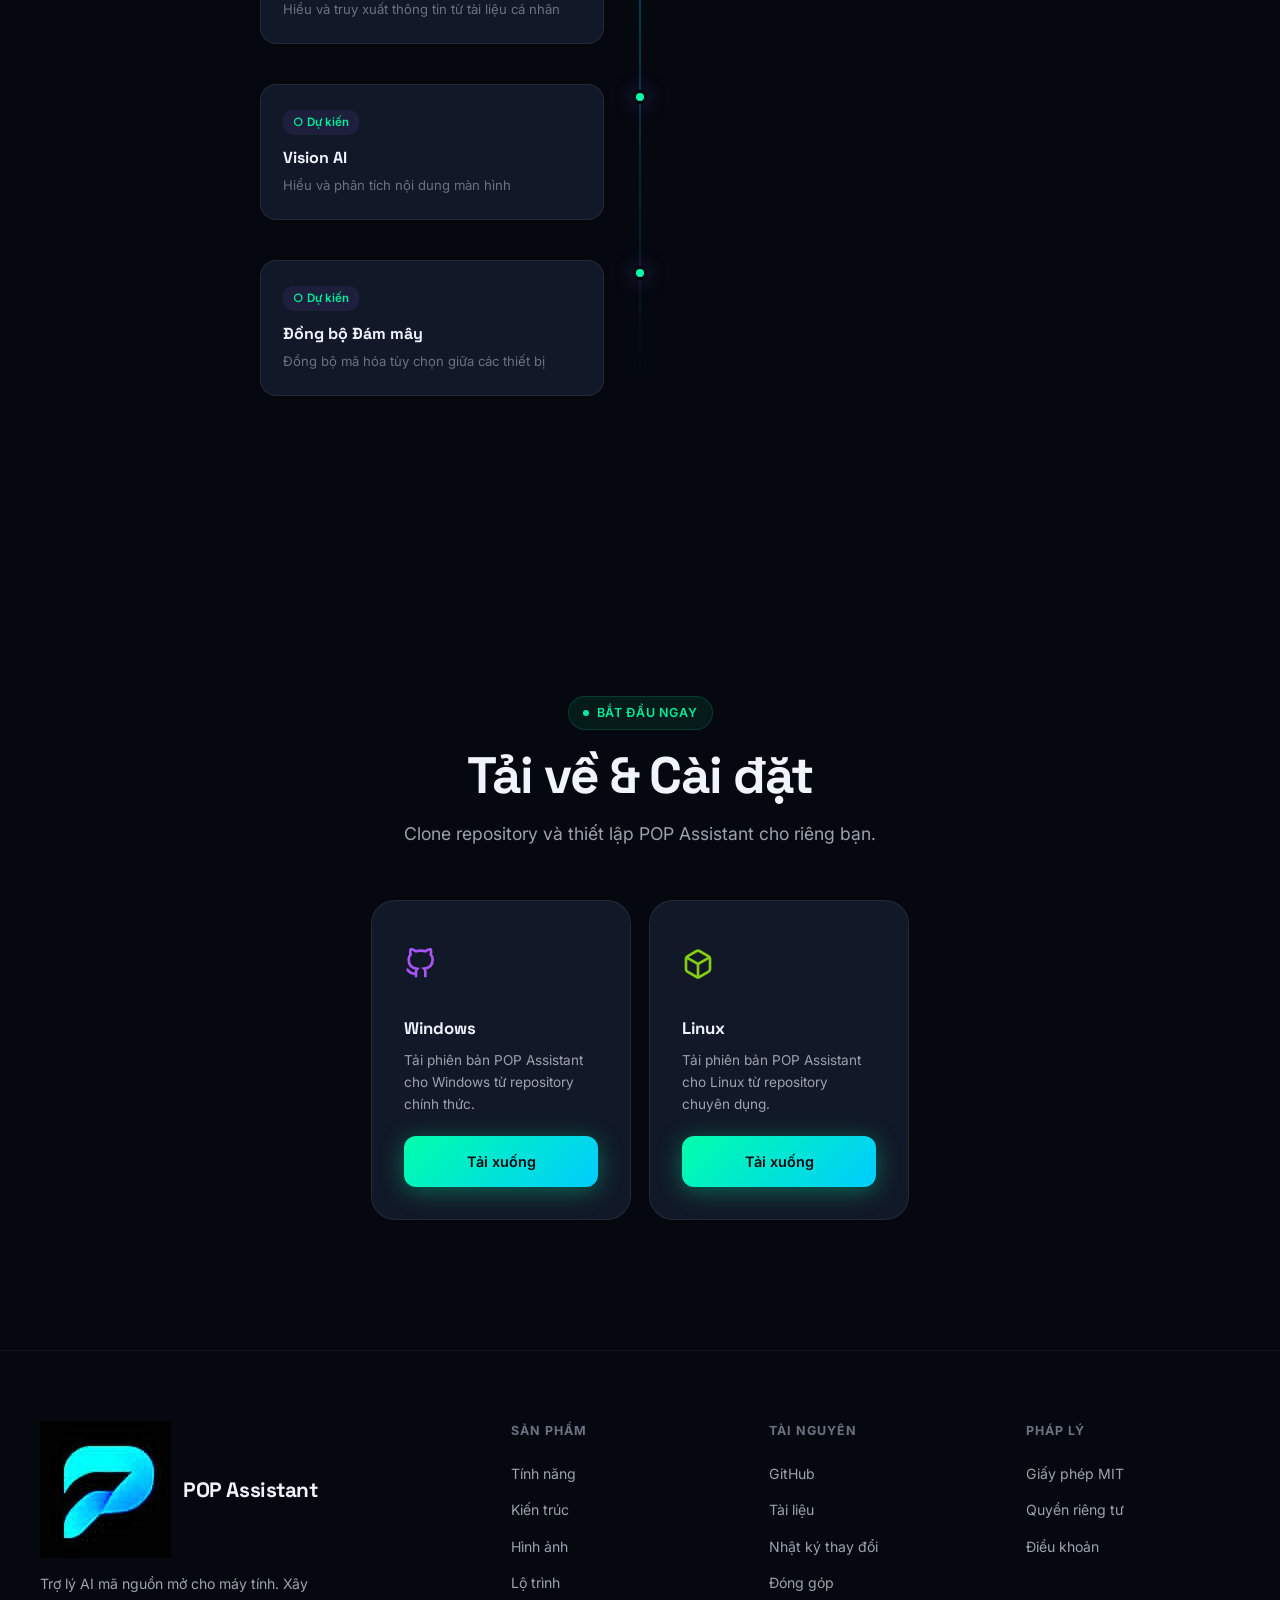
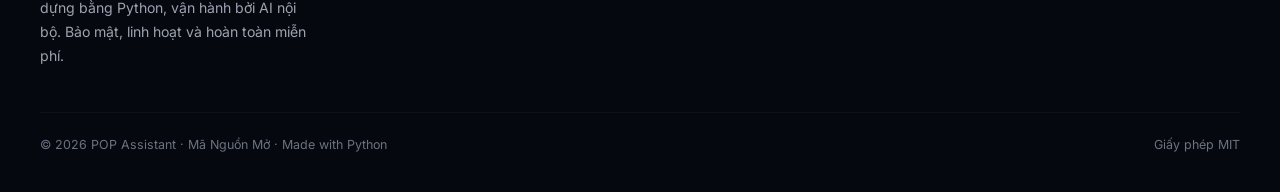
==== commit a02192ef: "Final sync: web landing page and README updates" ====
--- a/web/pop-landing/index.html
+++ b/web/pop-landing/index.html
@@ -541,7 +541,7 @@
             <div class="footer-grid">
                 <div class="footer-brand">
                     <a href="#" class="nav-brand">
-                        <img src="images/POP.png" alt="POP Logo" class="nav-logo">
+                        <img src="../static/images/POP.png" alt="POP Logo" class="nav-logo">
                         <span>POP Assistant</span>
                     </a>
                     <p class="brand-desc">
